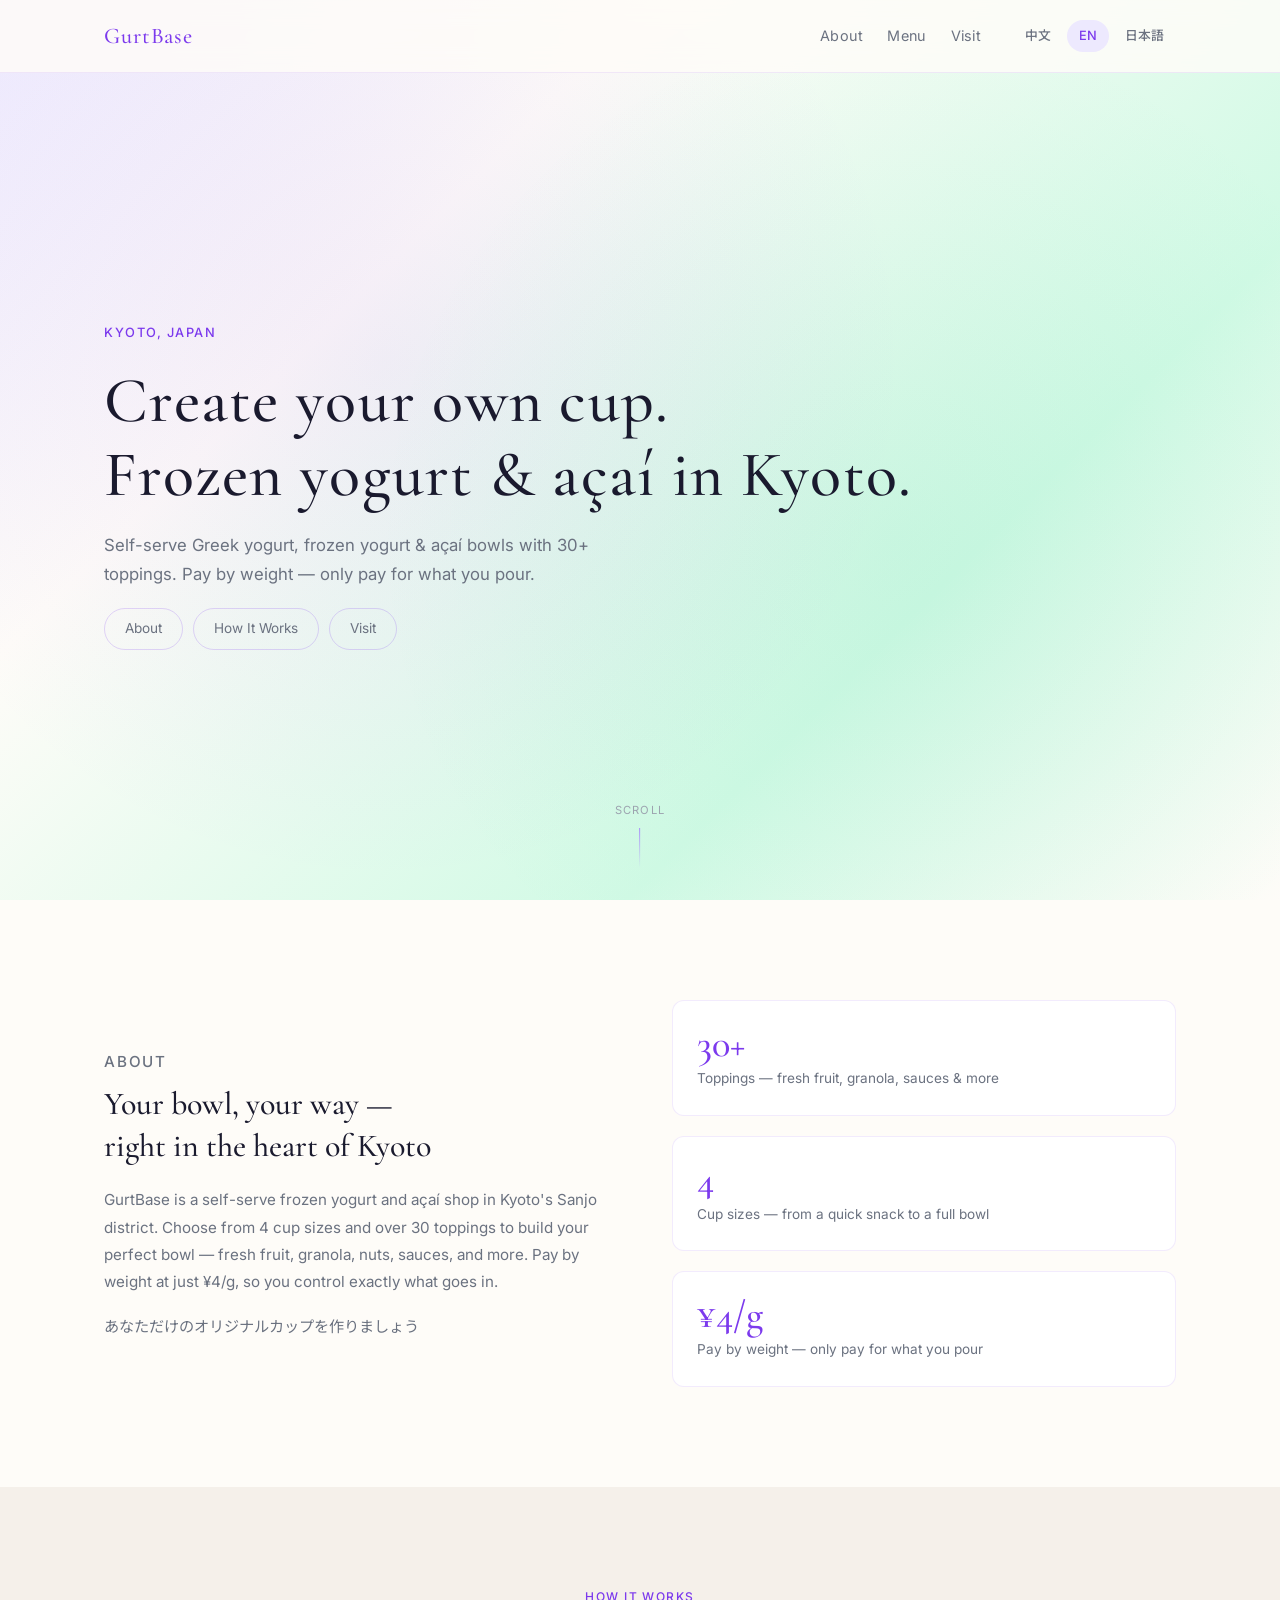
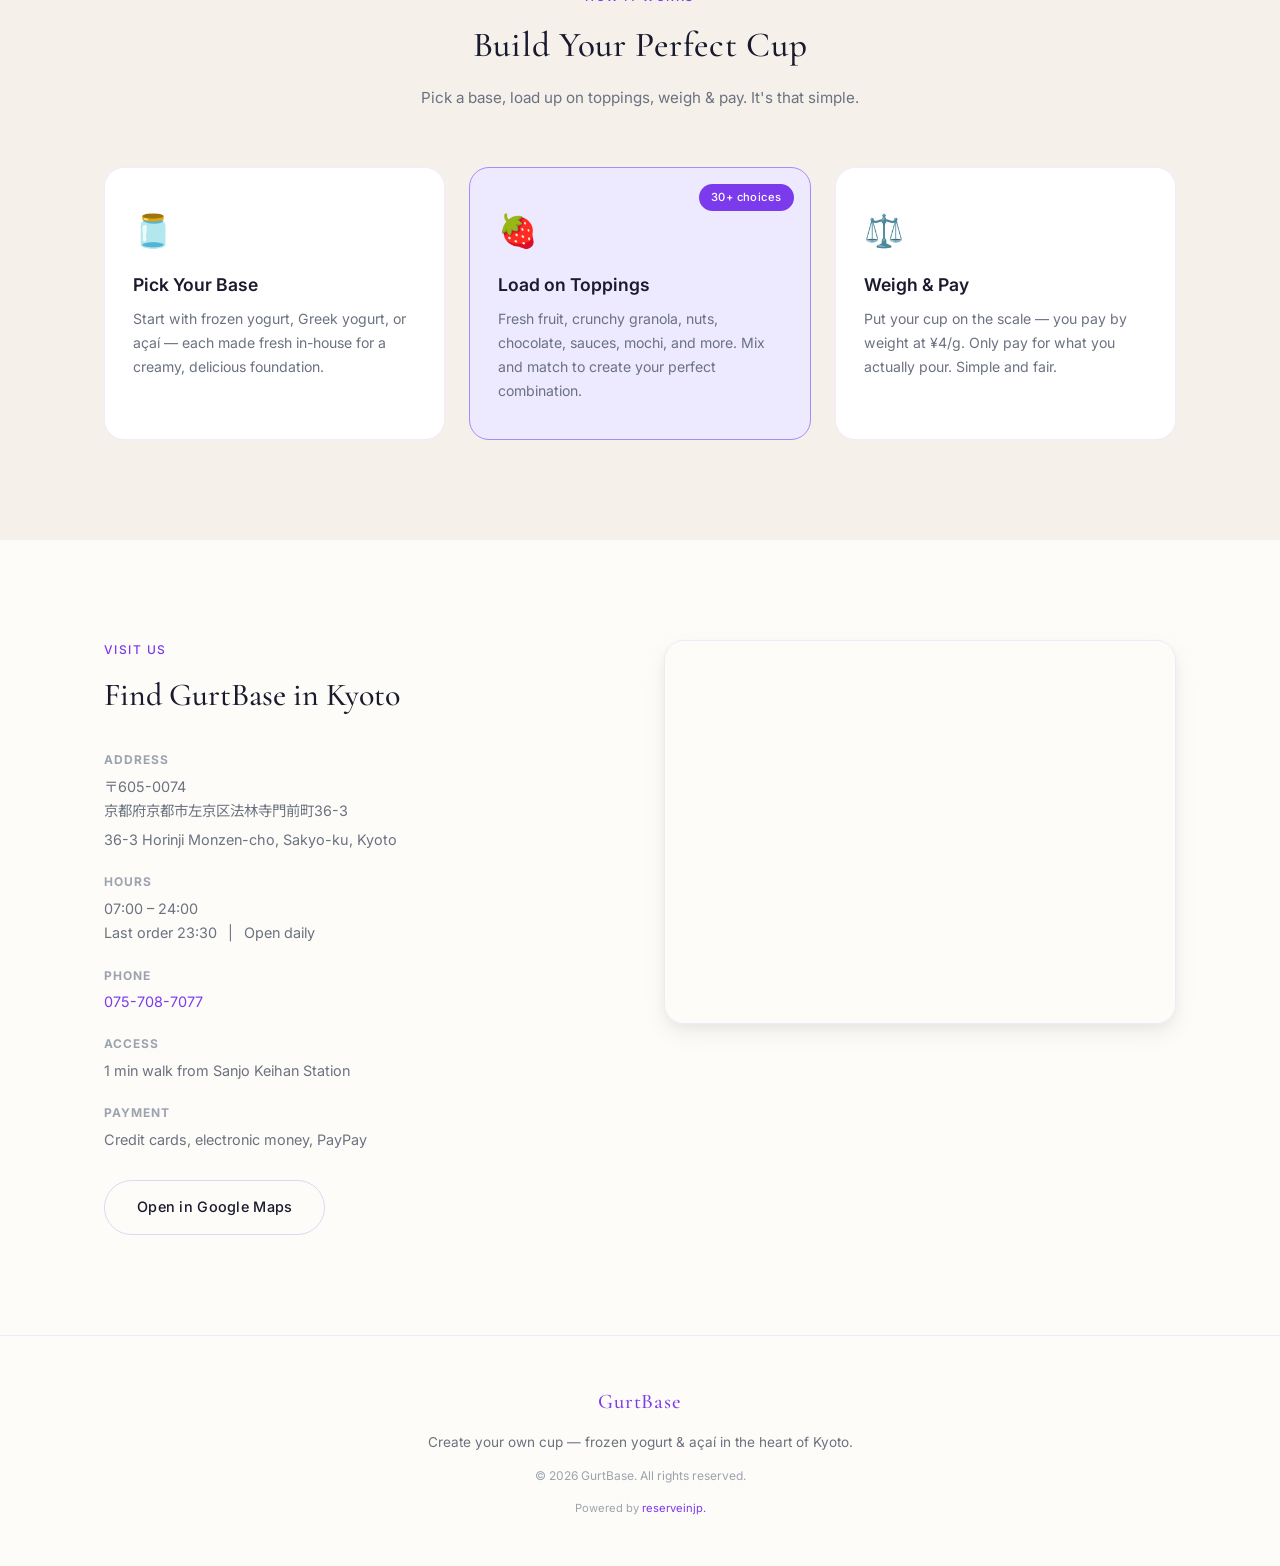
==== en/index.html @ 3678eb8c "Initial commit: Gurtbase static website Co-Authored-By: Claude Opus 4.7 <noreply@anthropic.com>" ====
<!DOCTYPE html>
<html lang="en">
<head>
  <meta charset="UTF-8">
  <meta name="viewport" content="width=device-width, initial-scale=1.0">
  <meta name="description" content="GurtBase — Self-serve frozen yogurt & açaí bowls in Kyoto. Create your own cup with 30+ toppings near Sanjo Station.">
  <title>GurtBase | Frozen Yogurt & Açaí Kyoto</title>
  <link rel="preconnect" href="https://fonts.googleapis.com">
  <link rel="preconnect" href="https://fonts.gstatic.com" crossorigin>
  <link href="https://fonts.googleapis.com/css2?family=Cormorant+Garamond:ital,wght@0,400;0,500;0,600;1,400&family=Noto+Sans+JP:wght@300;400;500&family=Noto+Sans+SC:wght@300;400;500&display=swap" rel="stylesheet">
  <link rel="stylesheet" href="../styles.css">
</head>
<body>
  <header class="header" id="header">
    <nav class="nav container">
      <a href="../landing.html" class="logo">GurtBase</a>
      <button class="nav-toggle" aria-label="Open menu" aria-expanded="false">
        <span></span>
        <span></span>
      </button>
      <div class="nav-menu">
        <ul class="nav-links">
          <li><a href="#about">About</a></li>
          <li><a href="#menu">Menu</a></li>
          <li><a href="#visit">Visit</a></li>
        </ul>
        <div class="lang-switch">
          <a href="../cn/">中文</a>
          <a href="../en/" class="active">EN</a>
          <a href="../jp/">日本語</a>
        </div>
      </div>
    </nav>
  </header>

  <main>
    <section class="hero">
      <div class="hero-grid-overlay"></div>
      <div class="hero-content container">
        <p class="hero-tag">Kyoto, Japan</p>
        <h1>Create your own cup.<br>Frozen yogurt &amp; açaí in Kyoto.</h1>
        <p class="hero-sub">Self-serve Greek yogurt, frozen yogurt &amp; açaí bowls with 30+ toppings. Pay by weight — only pay for what you pour.</p>
        <div class="hero-quick-nav">
          <a href="#about" class="hero-nav-pill">About</a>
          <a href="#menu" class="hero-nav-pill">How It Works</a>
          <a href="#visit" class="hero-nav-pill">Visit</a>
        </div>
      </div>
      <div class="hero-scroll">
        <span>Scroll</span>
        <div class="scroll-line"></div>
      </div>
    </section>

    <section class="intro section" id="about">
      <div class="container intro-grid">
        <div class="intro-text">
          <p class="section-label">About</p>
          <h2>Your bowl, your way —<br>right in the heart of Kyoto</h2>
          <p>GurtBase is a self-serve frozen yogurt and açaí shop in Kyoto's Sanjo district. Choose from 4 cup sizes and over 30 toppings to build your perfect bowl — fresh fruit, granola, nuts, sauces, and more. Pay by weight at just ¥4/g, so you control exactly what goes in.</p>
          <p class="intro-jp">あなただけのオリジナルカップを作りましょう</p>
        </div>
        <div class="intro-features">
          <div class="feature">
            <span class="feature-num">30+</span>
            <span class="feature-label">Toppings — fresh fruit, granola, sauces &amp; more</span>
          </div>
          <div class="feature">
            <span class="feature-num">4</span>
            <span class="feature-label">Cup sizes — from a quick snack to a full bowl</span>
          </div>
          <div class="feature">
            <span class="feature-num">¥4/g</span>
            <span class="feature-label">Pay by weight — only pay for what you pour</span>
          </div>
        </div>
      </div>
    </section>

    <section class="services section section-alt" id="menu">
      <div class="container">
        <header class="section-header">
          <p class="section-label">How It Works</p>
          <h2>Build Your Perfect Cup</h2>
          <p class="section-sub">Pick a base, load up on toppings, weigh &amp; pay. It's that simple.</p>
        </header>
        <div class="service-grid">
          <article class="concept-card">
            <div class="concept-icon">🫙</div>
            <h3>Pick Your Base</h3>
            <p>Start with frozen yogurt, Greek yogurt, or açaí — each made fresh in-house for a creamy, delicious foundation.</p>
          </article>
          <article class="concept-card featured">
            <span class="badge">30+ choices</span>
            <div class="concept-icon">🍓</div>
            <h3>Load on Toppings</h3>
            <p>Fresh fruit, crunchy granola, nuts, chocolate, sauces, mochi, and more. Mix and match to create your perfect combination.</p>
          </article>
          <article class="concept-card">
            <div class="concept-icon">⚖️</div>
            <h3>Weigh &amp; Pay</h3>
            <p>Put your cup on the scale — you pay by weight at ¥4/g. Only pay for what you actually pour. Simple and fair.</p>
          </article>
        </div>
      </div>
    </section>

    <section class="visit section" id="visit">
      <div class="container visit-grid">
        <div class="visit-info">
          <p class="section-label">Visit Us</p>
          <h2>Find GurtBase in Kyoto</h2>
          <div class="visit-details">
            <div class="visit-item">
              <h4>Address</h4>
              <p>〒605-0074<br>京都府京都市左京区法林寺門前町36-3</p>
              <p class="visit-en">36-3 Horinji Monzen-cho, Sakyo-ku, Kyoto</p>
            </div>
            <div class="visit-item">
              <h4>Hours</h4>
              <p>07:00 – 24:00<br>Last order 23:30 &ensp;|&ensp; Open daily</p>
            </div>
            <div class="visit-item">
              <h4>Phone</h4>
              <p><a href="tel:0757087077">075-708-7077</a></p>
            </div>
            <div class="visit-item">
              <h4>Access</h4>
              <p>1 min walk from Sanjo Keihan Station</p>
            </div>
            <div class="visit-item">
              <h4>Payment</h4>
              <p>Credit cards, electronic money, PayPay</p>
            </div>
          </div>
          <a href="https://maps.app.goo.gl/?q=Gurtbase+Kyoto" target="_blank" rel="noopener noreferrer" class="btn btn-outline">Open in Google Maps</a>
        </div>
        <div class="visit-map">
          <iframe
            title="GurtBase location map"
            src="https://www.google.com/maps/embed?pb=!1m18!1m12!1m3!1d3267.2!2d135.773!3d35.009!2m3!1f0!2f0!3f0!3m2!1i1024!2i768!4f13.1!3m3!1m2!1s0x6001085f3c1c7d8b%3A0xc46f1b0e4a5b6c8d!2z5pel5pys44CB44CSNjA1LTAwNzQg5Lqs6YO95bqc5Lqs6YO95biC5bem5Yy65rOV5p6X5a6-6ZaA5YmN55S6!5e0!3m2!1sen!2sjp!5m2!1sen!2sjp"
            width="100%"
            height="100%"
            style="border:0;"
            allowfullscreen=""
            loading="lazy"
            referrerpolicy="no-referrer-when-downgrade">
          </iframe>
        </div>
      </div>
    </section>
  </main>

  <footer class="footer">
    <div class="container footer-inner">
      <span class="logo">GurtBase</span>
      <p class="footer-tagline">Create your own cup — frozen yogurt &amp; açaí in the heart of Kyoto.</p>
      <p class="footer-copy">&copy; 2026 GurtBase. All rights reserved.</p>
      <p class="footer-powered">Powered by <a href="https://reserveinjp.com/" target="_blank" rel="noopener">reserveinjp.</a></p>
    </div>
  </footer>

  <button class="back-to-top" id="backToTop" aria-label="Back to top" title="Back to top">&uarr;</button>
  <script src="../script.js"></script>
</body>
</html>
---- styles.css ----
/* ============================================
   GurtBase — Self-Serve Frozen Yogurt & Açaí
   Light, fresh, fruity theme
   ============================================ */

/* --- Fonts --- */
@import url('https://fonts.googleapis.com/css2?family=Cormorant+Garamond:ital,wght@0,400;0,500;0,600;1,400&family=Noto+Sans+JP:wght@300;400;500&family=Noto+Sans+SC:wght@300;400;500&family=Inter:wght@300;400;500;600&display=swap');

/* --- Variables --- */
:root {
  --bg: #fefcf8;
  --bg-alt: #f5f0ea;
  --bg-card: #ffffff;
  --bg-card-hover: #faf7f2;
  --accent: #7c3aed;
  --accent-light: #a78bfa;
  --accent-soft: #ede9fe;
  --accent-green: #10b981;
  --accent-green-soft: #d1fae5;
  --text: #1a1a2e;
  --text-muted: #6b7280;
  --text-light: #9ca3af;
  --border: rgba(124, 58, 237, 0.1);
  --border-strong: rgba(124, 58, 237, 0.2);
  --shadow: 0 1px 3px rgba(0,0,0,0.04), 0 1px 2px rgba(0,0,0,0.06);
  --shadow-md: 0 4px 6px rgba(0,0,0,0.04), 0 2px 4px rgba(0,0,0,0.06);
  --shadow-lg: 0 10px 25px rgba(0,0,0,0.06), 0 4px 10px rgba(0,0,0,0.04);
  --radius: 12px;
  --radius-sm: 8px;
  --radius-lg: 20px;
  --transition: 0.25s ease;
  --max-width: 1120px;
  --header-height: 72px;
}

/* --- Reset --- */
*,*::before,*::after{box-sizing:border-box;margin:0;padding:0}
html{scroll-behavior:smooth}
body{
  font-family:'Inter','Noto Sans JP','Noto Sans SC',sans-serif;
  background:var(--bg);
  color:var(--text);
  line-height:1.7;
  -webkit-font-smoothing:antialiased;
  overflow-x:hidden;
}
img{display:block;max-width:100%}
a{color:inherit;text-decoration:none}
ul{list-style:none}
button{cursor:pointer;border:none;background:none;font:inherit;color:inherit}

/* --- Container --- */
.container{
  width:100%;
  max-width:var(--max-width);
  margin:0 auto;
  padding:0 24px;
}

/* --- Header --- */
.header{
  position:fixed;
  top:0;left:0;right:0;
  z-index:100;
  background:rgba(254,252,248,0.85);
  backdrop-filter:blur(12px);
  -webkit-backdrop-filter:blur(12px);
  border-bottom:1px solid var(--border);
  transition:var(--transition);
}
.header.scrolled{background:rgba(254,252,248,0.95);box-shadow:var(--shadow);}
.header.hidden{transform:translateY(-100%)}

.nav{
  display:flex;
  align-items:center;
  justify-content:space-between;
  height:var(--header-height);
}
.logo{
  font-family:'Cormorant Garamond',serif;
  font-size:1.4rem;
  font-weight:500;
  letter-spacing:0.04em;
  color:var(--accent);
}

/* Nav Links */
.nav-menu{display:flex;align-items:center;gap:32px}
.nav-links{display:flex;gap:24px;font-size:0.9rem;font-weight:400;letter-spacing:0.02em}
.nav-links a{color:var(--text-muted);transition:var(--transition)}
.nav-links a:hover{color:var(--accent)}

/* Lang Switch */
.lang-switch{display:flex;gap:4px;font-size:0.8rem;font-weight:500}
.lang-switch a{
  padding:5px 12px;
  border-radius:20px;
  color:var(--text-muted);
  transition:var(--transition);
}
.lang-switch a.active,
.lang-switch a:hover{background:var(--accent-soft);color:var(--accent)}

/* Hamburger */
.nav-toggle{
  display:none;
  flex-direction:column;
  gap:5px;
  width:28px;
  padding:4px 0;
}
.nav-toggle span{
  display:block;
  height:2px;
  background:var(--text);
  border-radius:1px;
  transition:var(--transition);
}
.nav-toggle.active span:nth-child(1){transform:rotate(45deg) translate(2px,3px)}
.nav-toggle.active span:nth-child(2){transform:rotate(-45deg) translate(2px,-3px)}

/* =============================================
   LANGUAGE LANDING PAGE
   ============================================= */
.lang-landing{
  position:relative;
  min-height:100vh;
  display:flex;
  align-items:center;
  justify-content:center;
  padding:80px 24px;
  overflow:hidden;
}
.lang-landing-bg{
  position:fixed;
  inset:0;
  z-index:0;
  background:
    radial-gradient(ellipse at 20% 20%, rgba(124,58,237,0.06) 0%, transparent 50%),
    radial-gradient(ellipse at 80% 60%, rgba(16,185,129,0.05) 0%, transparent 50%),
    radial-gradient(ellipse at 50% 80%, rgba(124,58,237,0.04) 0%, transparent 50%),
    linear-gradient(180deg, #fefcf8 0%, #f5f0ea 100%);
}
.lang-landing-content{
  position:relative;
  z-index:1;
  width:100%;
  max-width:480px;
  text-align:center;
  display:flex;
  flex-direction:column;
  align-items:center;
  gap:32px;
}

/* Logo */
.lang-logo-img{width:120px;height:auto;opacity:0.9}

/* Brand */
.lang-brand-name{
  font-family:'Cormorant Garamond',serif;
  font-size:2.4rem;
  font-weight:500;
  letter-spacing:0.06em;
  color:var(--accent);
}
.lang-brand-tagline{font-size:0.95rem;color:var(--text-muted);margin-top:6px}
.lang-brand-sub{font-size:0.85rem;color:var(--text-light);margin-top:8px;line-height:1.6}

/* Store info */
.lang-store-info{width:100%}
.lang-store-card{overflow:hidden;border-radius:var(--radius-lg);box-shadow:var(--shadow-lg)}
.lang-store-image img{width:100%;height:200px;object-fit:cover}

/* Language Cards */
.lang-cards{
  display:flex;
  flex-direction:column;
  gap:10px;
  width:100%;
}
.lang-card{
  display:flex;
  align-items:center;
  justify-content:space-between;
  padding:16px 20px;
  border-radius:var(--radius);
  border:1px solid var(--border);
  background:var(--bg-card);
  transition:var(--transition);
}
.lang-card:hover{
  border-color:var(--accent-light);
  box-shadow:var(--shadow-md);
  transform:translateY(-1px);
}
.lang-card-name{font-size:1rem;font-weight:500}
.lang-card-desc{font-size:0.8rem;color:var(--text-muted)}

/* Buttons */
.lang-buttons{display:flex;flex-direction:column;gap:10px;width:100%}
.lang-btn-reserve{
  display:flex;
  align-items:center;
  justify-content:center;
  gap:8px;
  padding:14px 24px;
  border-radius:30px;
  background:var(--accent);
  color:#fff;
  font-size:0.95rem;
  font-weight:500;
  letter-spacing:0.02em;
  transition:var(--transition);
}
.lang-btn-reserve:hover{background:#6d28d9;transform:translateY(-1px);box-shadow:0 4px 16px rgba(124,58,237,0.3)}
.lang-btn-phone{
  display:flex;
  align-items:center;
  justify-content:center;
  gap:8px;
  padding:14px 24px;
  border-radius:30px;
  border:1.5px solid var(--border-strong);
  background:transparent;
  color:var(--text);
  font-size:0.95rem;
  font-weight:500;
  transition:var(--transition);
}
.lang-btn-phone:hover{background:var(--accent-soft);border-color:var(--accent-light)}
.lang-phone-icon{width:18px;height:18px}

/* Store Address */
.lang-store-addr-section{text-align:center}
.lang-store-label{display:block;font-size:0.75rem;text-transform:uppercase;letter-spacing:0.08em;color:var(--text-light);margin-bottom:4px}
.lang-store-text{font-size:0.85rem;color:var(--text-muted);line-height:1.6}
.lang-store-text a{color:var(--accent);text-decoration:underline;text-underline-offset:3px}
.lang-store-hours{display:block;margin-top:6px;font-size:0.8rem;color:var(--text-light)}

/* Landing Footer */
.lang-footer{margin-top:8px;text-align:center}
.lang-footer-text{font-size:0.75rem;color:var(--text-light)}
.lang-footer-powered{font-size:0.7rem;color:var(--text-light);margin-top:4px}
.lang-footer-powered a{color:var(--accent)}

/* =============================================
   HERO SECTION (subpages)
   ============================================= */
.hero{
  position:relative;
  height:100vh;
  min-height:600px;
  display:flex;
  align-items:center;
  overflow:hidden;
  background:linear-gradient(135deg, #ede9fe 0%, #fefcf8 30%, #d1fae5 70%, #fefcf8 100%);
}
.hero-grid-overlay{
  position:absolute;
  inset:0;
  background:
    radial-gradient(circle at 30% 40%, rgba(124,58,237,0.08) 0%, transparent 50%),
    radial-gradient(circle at 70% 60%, rgba(16,185,129,0.07) 0%, transparent 50%);
}
.hero-content{
  position:relative;
  z-index:2;
  display:flex;
  flex-direction:column;
  gap:20px;
  padding-top:var(--header-height);
}
.hero-tag{font-size:0.8rem;text-transform:uppercase;letter-spacing:0.12em;color:var(--accent);font-weight:500}
.hero h1{
  font-family:'Cormorant Garamond',serif;
  font-size:clamp(2.6rem,5vw,4.2rem);
  font-weight:500;
  line-height:1.15;
  letter-spacing:0.02em;
}
.hero-sub{font-size:1.05rem;color:var(--text-muted);max-width:540px;line-height:1.7}
.hero-quick-nav{display:flex;gap:10px;flex-wrap:wrap}
.hero-nav-pill{
  padding:8px 20px;
  border-radius:24px;
  border:1px solid var(--border-strong);
  font-size:0.85rem;
  color:var(--text-muted);
  transition:var(--transition);
}
.hero-nav-pill:hover{background:var(--accent-soft);color:var(--accent);border-color:var(--accent-light)}

/* Hero scroll indicator */
.hero-scroll{
  position:absolute;
  bottom:32px;
  left:50%;
  transform:translateX(-50%);
  z-index:2;
  display:flex;
  flex-direction:column;
  align-items:center;
  gap:8px;
  font-size:0.7rem;
  text-transform:uppercase;
  letter-spacing:0.1em;
  color:var(--text-light);
}
.scroll-line{
  width:1px;
  height:40px;
  background:linear-gradient(180deg, var(--accent-light), transparent);
}

/* Hero dots (no carousel images so hidden) */
.hero-dots{display:none}

/* Buttons */
.btn{display:inline-flex;align-items:center;gap:8px;padding:14px 32px;border-radius:30px;font-size:0.9rem;font-weight:500;letter-spacing:0.02em;transition:var(--transition)}
.btn-primary{background:var(--accent);color:#fff}
.btn-primary:hover{background:#6d28d9;box-shadow:0 4px 16px rgba(124,58,237,0.3);transform:translateY(-1px)}
.btn-outline{
  border:1.5px solid var(--border-strong);
  color:var(--text);
  background:transparent;
}
.btn-outline:hover{background:var(--accent-soft);border-color:var(--accent-light)}

/* =============================================
   SECTIONS
   ============================================= */
.section{padding:100px 0}
.section-alt{background:var(--bg-alt)}
.section-label{
  font-size:0.75rem;
  text-transform:uppercase;
  letter-spacing:0.12em;
  color:var(--accent);
  font-weight:500;
  margin-bottom:8px;
}
.section-header{text-align:center;margin-bottom:56px}
.section-header h2{
  font-family:'Cormorant Garamond',serif;
  font-size:2.2rem;
  font-weight:500;
  letter-spacing:0.02em;
}
.section-sub{font-size:0.95rem;color:var(--text-muted);margin-top:10px;max-width:480px;margin-left:auto;margin-right:auto}

/* =============================================
   INTRO / ABOUT
   ============================================= */
.intro-grid{
  display:grid;
  grid-template-columns:1fr 1fr;
  gap:64px;
  align-items:center;
}
.intro-text h2{
  font-family:'Cormorant Garamond',serif;
  font-size:2rem;
  font-weight:500;
  line-height:1.3;
  margin-bottom:20px;
}
.intro-text p{color:var(--text-muted);font-size:0.95rem;line-height:1.8}
.intro-jp{font-family:'Noto Sans JP',sans-serif;margin-top:16px;font-size:0.9rem;color:var(--text-light)}
.intro-features{display:flex;flex-direction:column;gap:20px}
.feature{
  display:flex;
  flex-direction:column;
  gap:4px;
  padding:24px;
  border-radius:var(--radius);
  background:var(--bg-card);
  border:1px solid var(--border);
  transition:var(--transition);
}
.feature:hover{border-color:var(--accent-light);box-shadow:var(--shadow-md)}
.feature-num{
  font-family:'Cormorant Garamond',serif;
  font-size:2.4rem;
  font-weight:500;
  color:var(--accent);
  line-height:1;
}
.feature-label{font-size:0.85rem;color:var(--text-muted)}

/* =============================================
   CONCEPT CARDS / MENU
   ============================================= */
.service-grid{
  display:grid;
  grid-template-columns:repeat(3,1fr);
  gap:24px;
}
.concept-card{
  position:relative;
  padding:36px 28px;
  border-radius:var(--radius-lg);
  background:var(--bg-card);
  border:1px solid var(--border);
  transition:var(--transition);
}
.concept-card:hover{transform:translateY(-4px);box-shadow:var(--shadow-lg);border-color:var(--accent-light)}
.concept-card.featured{border-color:var(--accent-light);background:var(--accent-soft)}
.concept-icon{font-size:2rem;margin-bottom:16px}
.concept-card h3{font-size:1.1rem;font-weight:600;margin-bottom:10px;line-height:1.3}
.concept-card h3 small{display:block;margin-top:2px}
.concept-card p{font-size:0.88rem;color:var(--text-muted);line-height:1.7}
.badge{
  position:absolute;
  top:16px;
  right:16px;
  padding:4px 12px;
  border-radius:16px;
  background:var(--accent);
  color:#fff;
  font-size:0.7rem;
  font-weight:500;
  letter-spacing:0.04em;
}

/* =============================================
   GALLERY CAROUSEL
   ============================================= */
.env-carousel-section{padding:80px 0;background:var(--bg-alt)}
.env-carousel{overflow:hidden;border-radius:var(--radius-lg);margin:32px 0}
.env-carousel-track{display:flex;transition:transform 0.4s ease}
.env-carousel-slide{flex:0 0 100%;aspect-ratio:16/10}
.env-carousel-slide img{width:100%;height:100%;object-fit:cover}
.env-carousel-nav{display:flex;align-items:center;justify-content:center;gap:16px}
.env-carousel-btn{
  width:44px;height:44px;
  border-radius:50%;
  border:1px solid var(--border-strong);
  display:flex;align-items:center;justify-content:center;
  font-size:1.1rem;
  color:var(--text-muted);
  transition:var(--transition);
  background:var(--bg-card);
}
.env-carousel-btn:hover{background:var(--accent-soft);color:var(--accent);border-color:var(--accent-light)}
.env-dots{display:flex;gap:8px}
.env-dots button{
  width:8px;height:8px;
  border-radius:50%;
  background:var(--border-strong);
  transition:var(--transition);
}
.env-dots button.active{background:var(--accent);width:24px;border-radius:4px}

/* =============================================
   VISIT
   ============================================= */
.visit-grid{
  display:grid;
  grid-template-columns:1fr 1fr;
  gap:48px;
  align-items:start;
}
.visit-info h2{
  font-family:'Cormorant Garamond',serif;
  font-size:2rem;
  font-weight:500;
  margin-bottom:28px;
}
.visit-details{display:grid;gap:20px;margin-bottom:28px}
.visit-item h4{font-size:0.75rem;text-transform:uppercase;letter-spacing:0.08em;color:var(--text-light);margin-bottom:4px}
.visit-item p{font-size:0.9rem;color:var(--text-muted);line-height:1.7}
.visit-item a{color:var(--accent)}
.visit-en{font-size:0.8rem;color:var(--text-light);margin-top:4px}
.visit-map{
  border-radius:var(--radius-lg);
  overflow:hidden;
  aspect-ratio:4/3;
  box-shadow:var(--shadow-lg);
  border:1px solid var(--border);
}
.visit-map iframe{width:100%;height:100%;border:0}

/* =============================================
   FOOTER
   ============================================= */
.footer{
  padding:48px 0;
  text-align:center;
  background:var(--bg);
  border-top:1px solid var(--border);
}
.footer-inner{display:flex;flex-direction:column;align-items:center;gap:12px}
.footer .logo{font-size:1.3rem}
.footer-tagline{font-size:0.85rem;color:var(--text-muted)}
.footer-copy{font-size:0.75rem;color:var(--text-light)}
.footer-powered{font-size:0.7rem;color:var(--text-light)}
.footer-powered a{color:var(--accent)}

/* =============================================
   BACK TO TOP
   ============================================= */
.back-to-top{
  position:fixed;
  bottom:32px;right:32px;
  z-index:50;
  width:44px;height:44px;
  border-radius:50%;
  background:var(--bg-card);
  border:1px solid var(--border-strong);
  color:var(--text-muted);
  font-size:1.2rem;
  display:flex;
  align-items:center;
  justify-content:center;
  box-shadow:var(--shadow-md);
  transition:var(--transition);
  opacity:0;
  pointer-events:none;
  transform:translateY(8px);
}
.back-to-top.visible{opacity:1;pointer-events:auto;transform:translateY(0)}
.back-to-top:hover{background:var(--accent);color:#fff;border-color:var(--accent)}

/* =============================================
   BOOKING PAGE
   ============================================= */
.booking-page{min-height:100vh;display:flex;align-items:center;justify-content:center;padding:100px 24px 60px;background:var(--bg)}
.booking-card{
  width:100%;
  max-width:480px;
  padding:48px 40px;
  border-radius:var(--radius-lg);
  background:var(--bg-card);
  border:1px solid var(--border);
  box-shadow:var(--shadow-lg);
  text-align:center;
}
.booking-card h2{
  font-family:'Cormorant Garamond',serif;
  font-size:1.8rem;
  font-weight:500;
  margin-bottom:8px;
}
.booking-card > p{font-size:0.9rem;color:var(--text-muted);margin-bottom:32px}
.booking-info{text-align:left;display:flex;flex-direction:column;gap:12px;margin-bottom:32px;padding:24px;border-radius:var(--radius);background:var(--bg-alt)}
.booking-info dt{font-size:0.75rem;text-transform:uppercase;letter-spacing:0.08em;color:var(--text-light)}
.booking-info dd{font-size:0.9rem;color:var(--text-muted)}
.booking-actions{display:flex;flex-direction:column;gap:12px}
.booking-back{display:block;margin-top:24px;font-size:0.8rem;color:var(--text-light);transition:var(--transition)}
.booking-back:hover{color:var(--accent)}

/* =============================================
   ANIMATIONS
   ============================================= */
@keyframes langFadeInUp{
  from{opacity:0;transform:translateY(24px)}
  to{opacity:1;transform:translateY(0)}
}
.lang-landing-content > *{animation:langFadeInUp 0.6s ease both}
.lang-landing-content > *:nth-child(1){animation-delay:0.05s}
.lang-landing-content > *:nth-child(2){animation-delay:0.15s}
.lang-landing-content > *:nth-child(3){animation-delay:0.25s}
.lang-landing-content > *:nth-child(4){animation-delay:0.35s}
.lang-landing-content > *:nth-child(5){animation-delay:0.45s}
.lang-landing-content > *:nth-child(6){animation-delay:0.55s}
.lang-landing-content > *:nth-child(7){animation-delay:0.65s}

/* Scroll reveal */
.reveal{opacity:0;transform:translateY(32px);transition:opacity 0.7s ease, transform 0.7s ease}
.reveal.visible{opacity:1;transform:translateY(0)}

/* =============================================
   RESPONSIVE
   ============================================= */
@media (max-width:768px){
  .nav-toggle{display:flex;z-index:110}
  .nav-menu{
    position:fixed;
    inset:0;
    flex-direction:column;
    justify-content:center;
    gap:40px;
    background:rgba(254,252,248,0.97);
    backdrop-filter:blur(16px);
    opacity:0;pointer-events:none;
    transition:var(--transition);
  }
  .nav-menu.open{opacity:1;pointer-events:auto}
  .nav-links{flex-direction:column;align-items:center;gap:24px;font-size:1.1rem}
  .intro-grid{grid-template-columns:1fr;gap:40px}
  .service-grid{grid-template-columns:1fr}
  .visit-grid{grid-template-columns:1fr}
  .section{padding:64px 0}
  .hero h1{font-size:2.2rem}
  .booking-card{padding:36px 24px}
  .lang-landing{padding:60px 20px}
  .lang-logo-img{width:100px}
  .lang-brand-name{font-size:2rem}
}
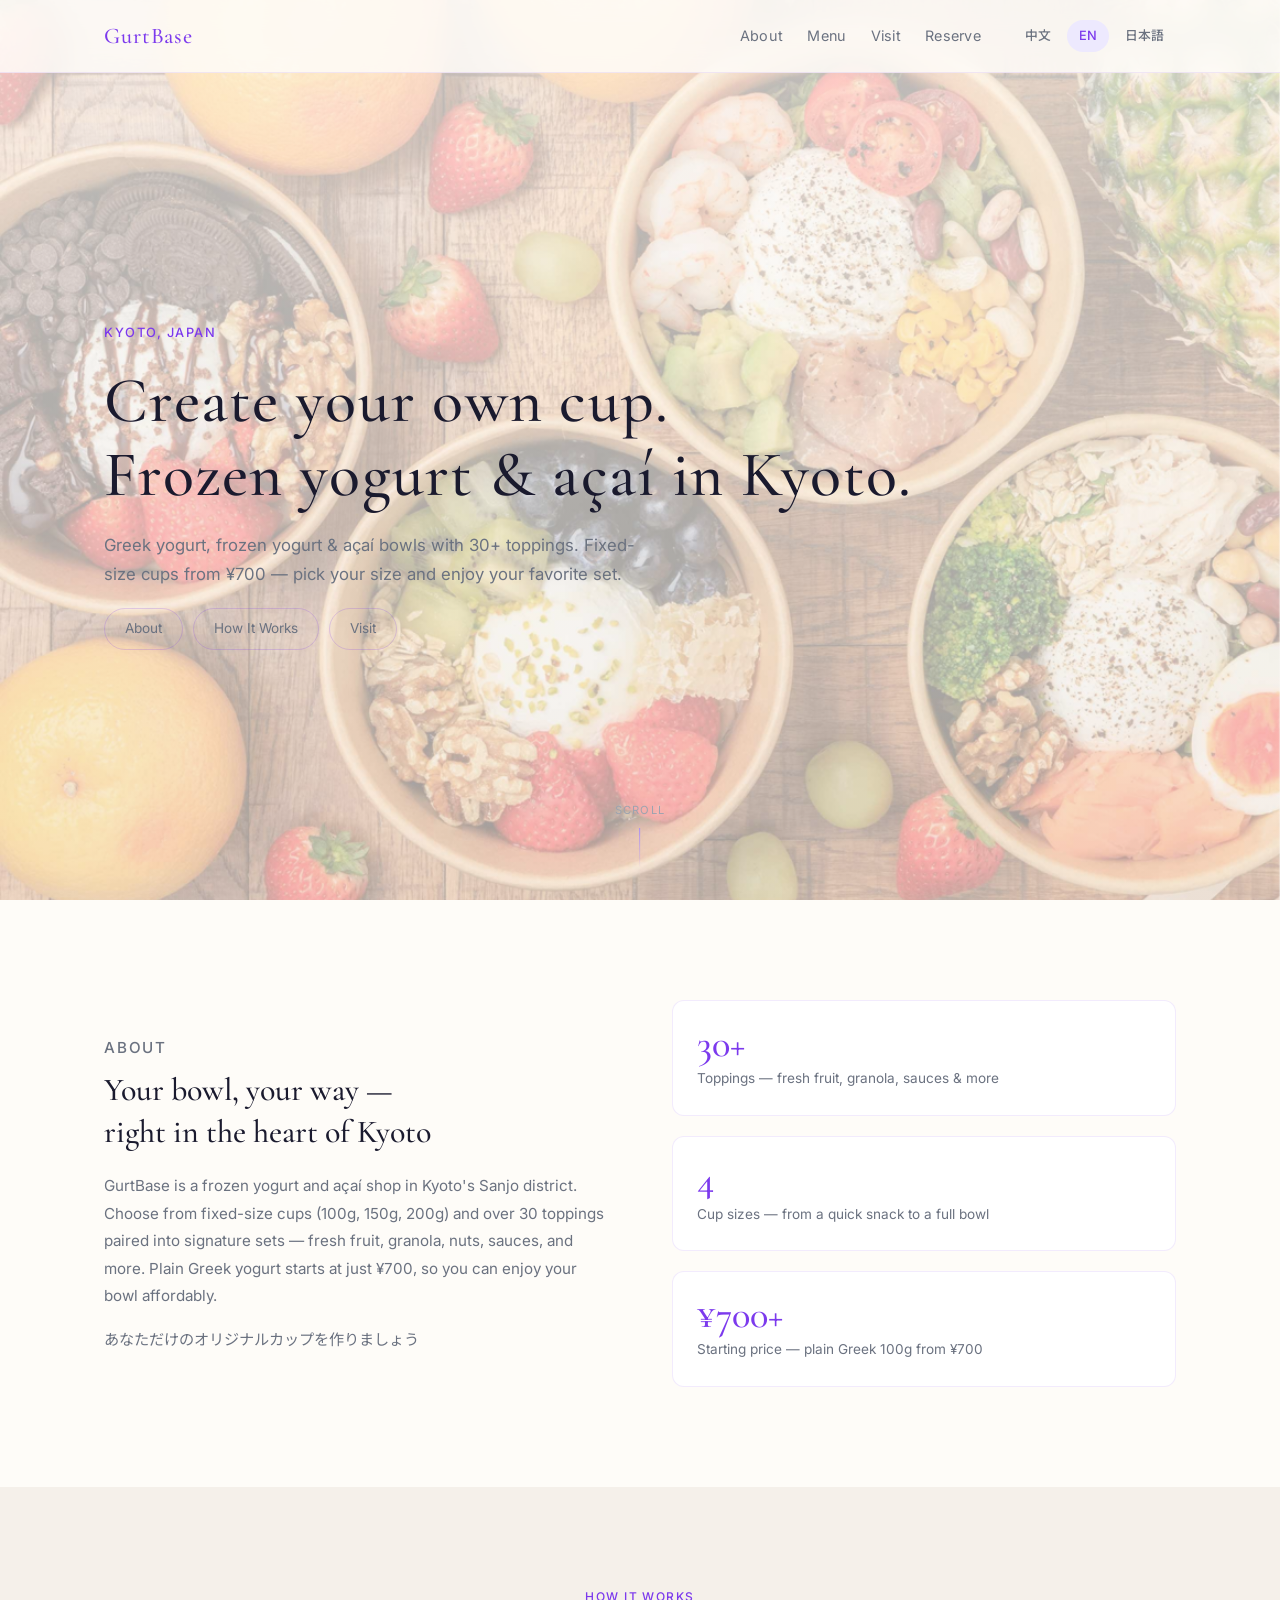
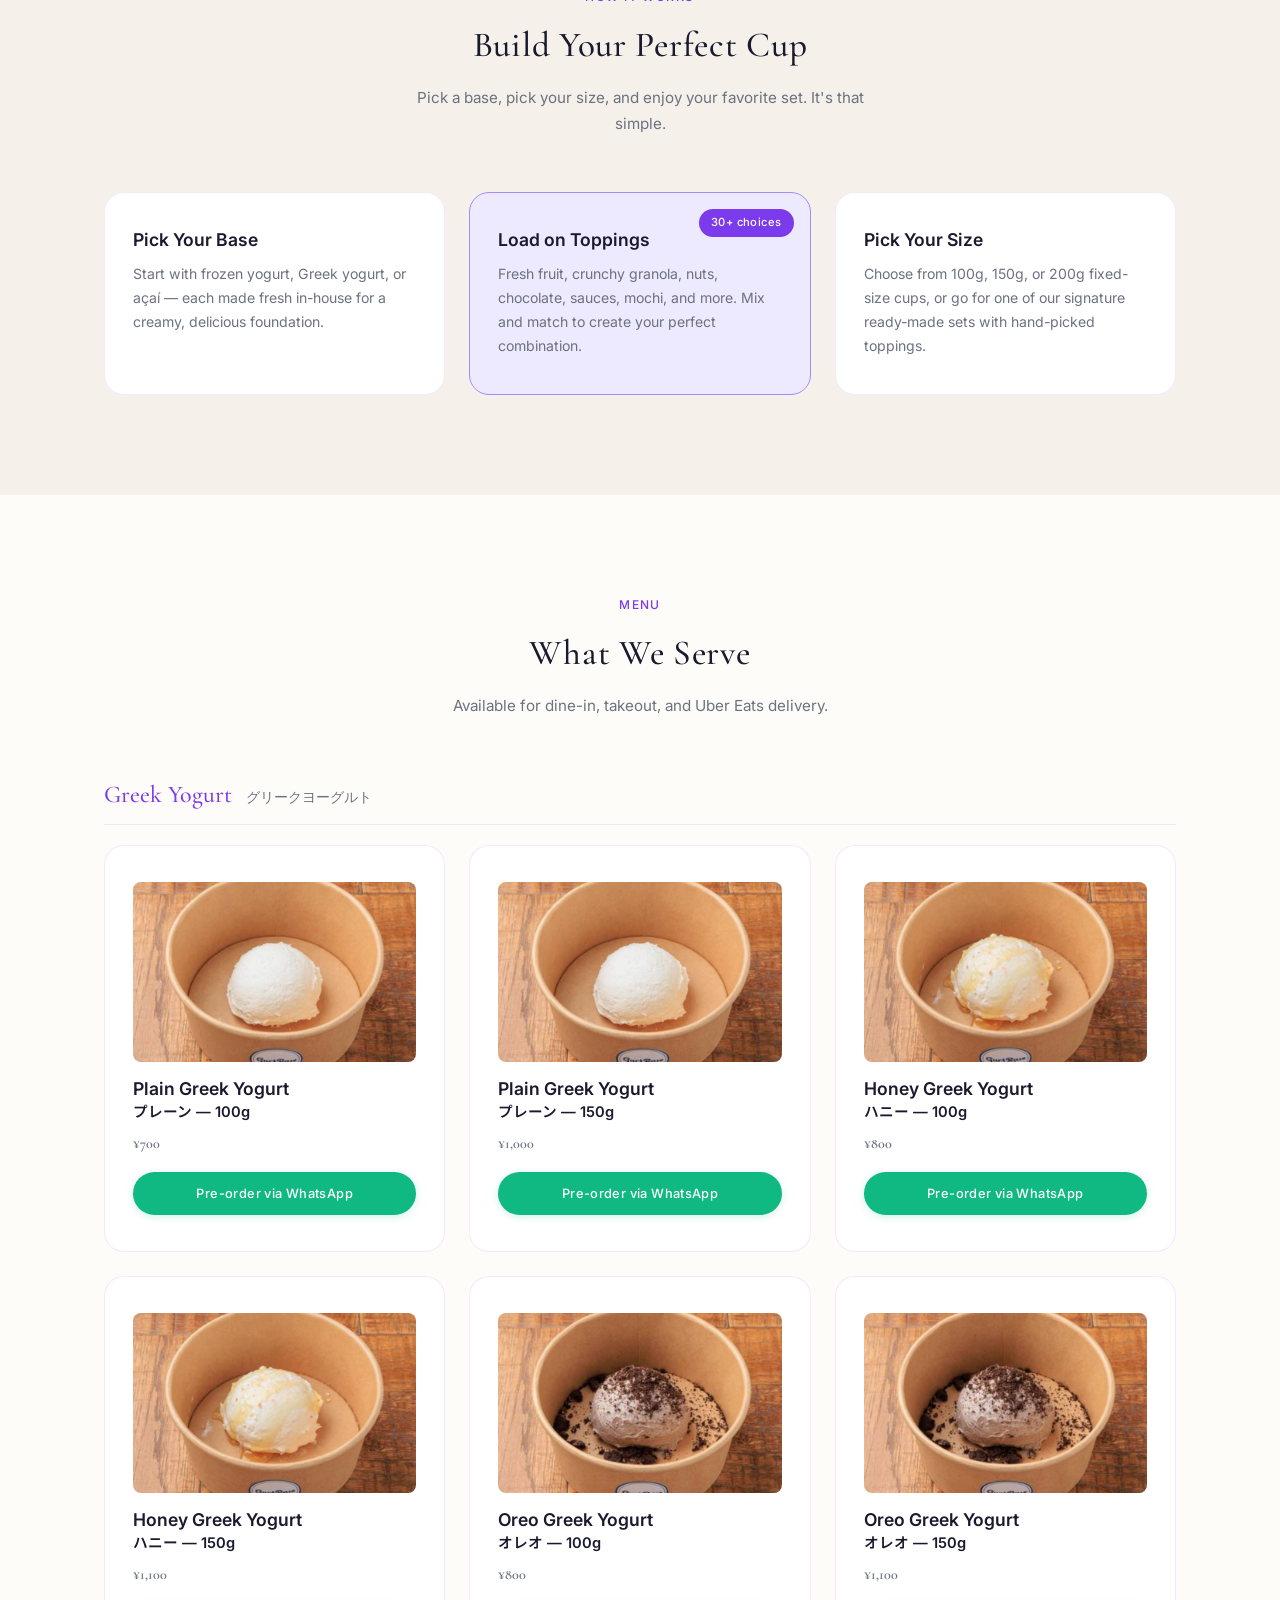
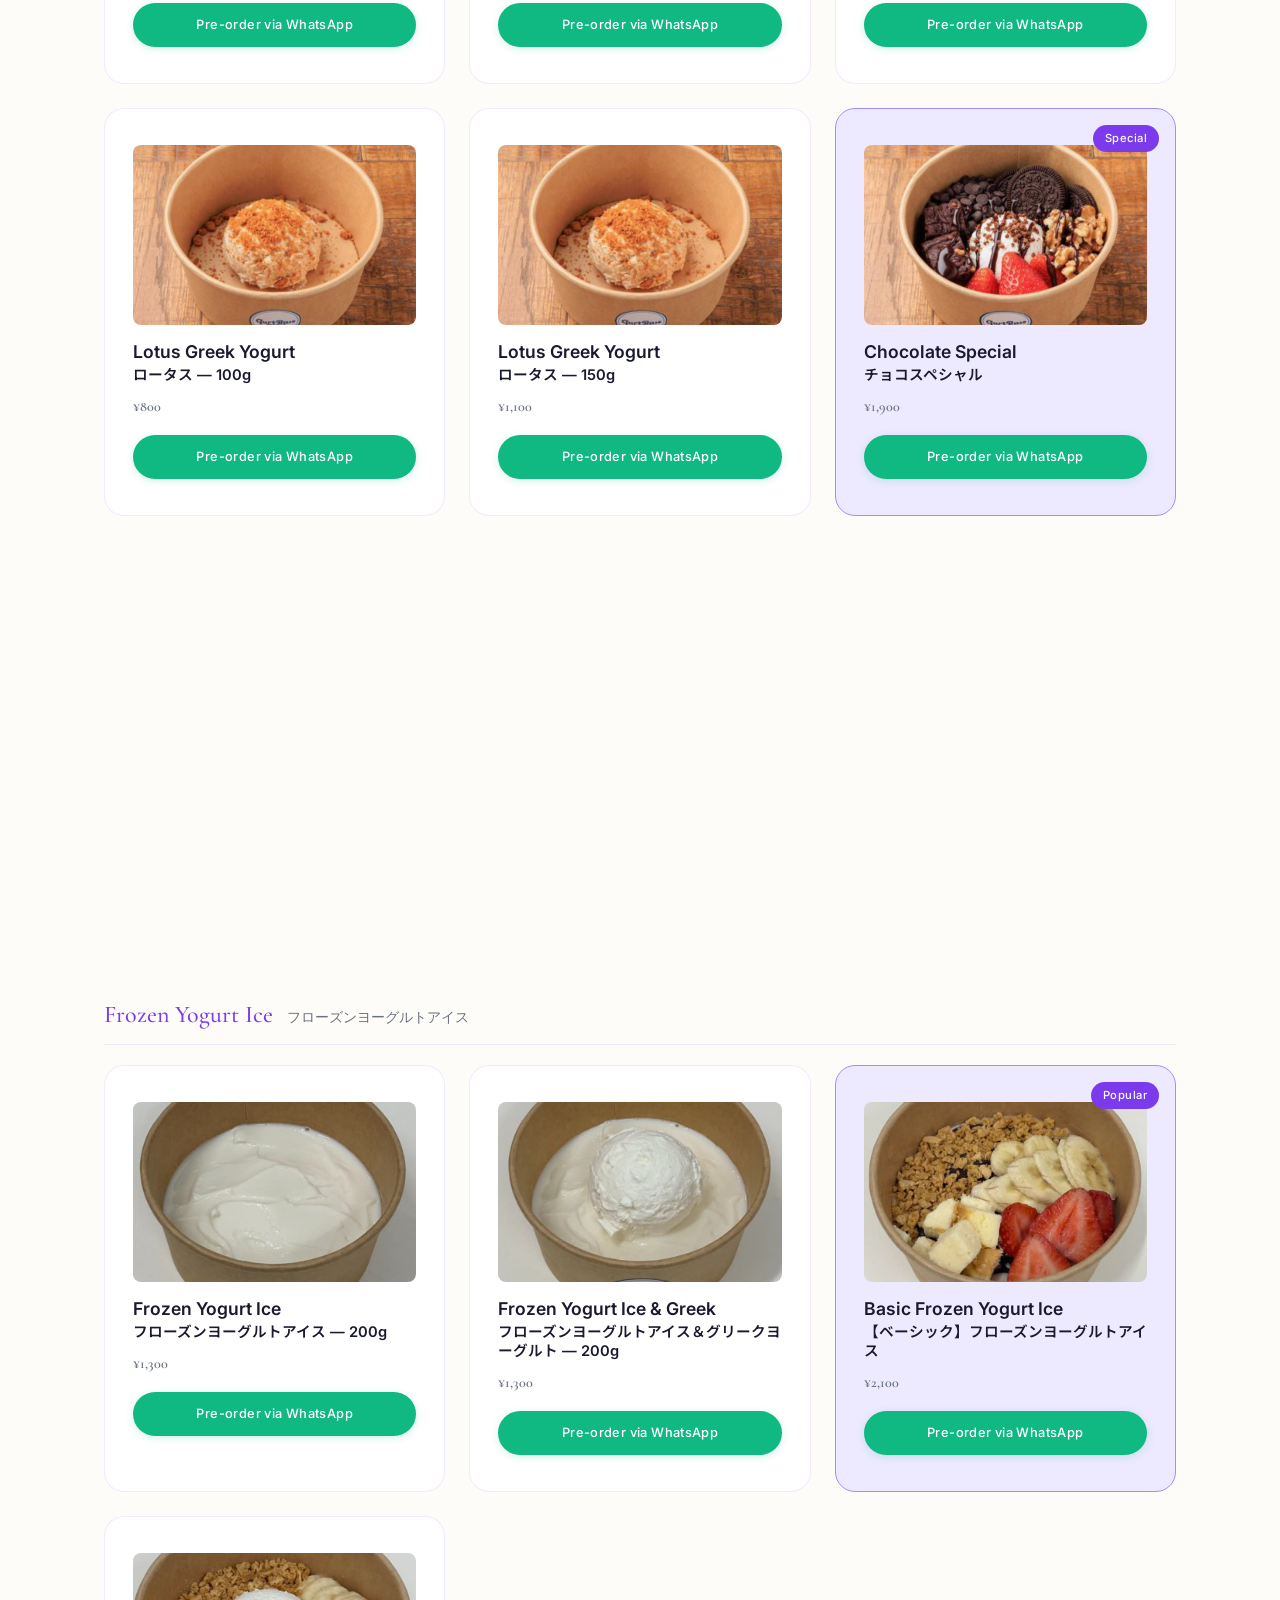
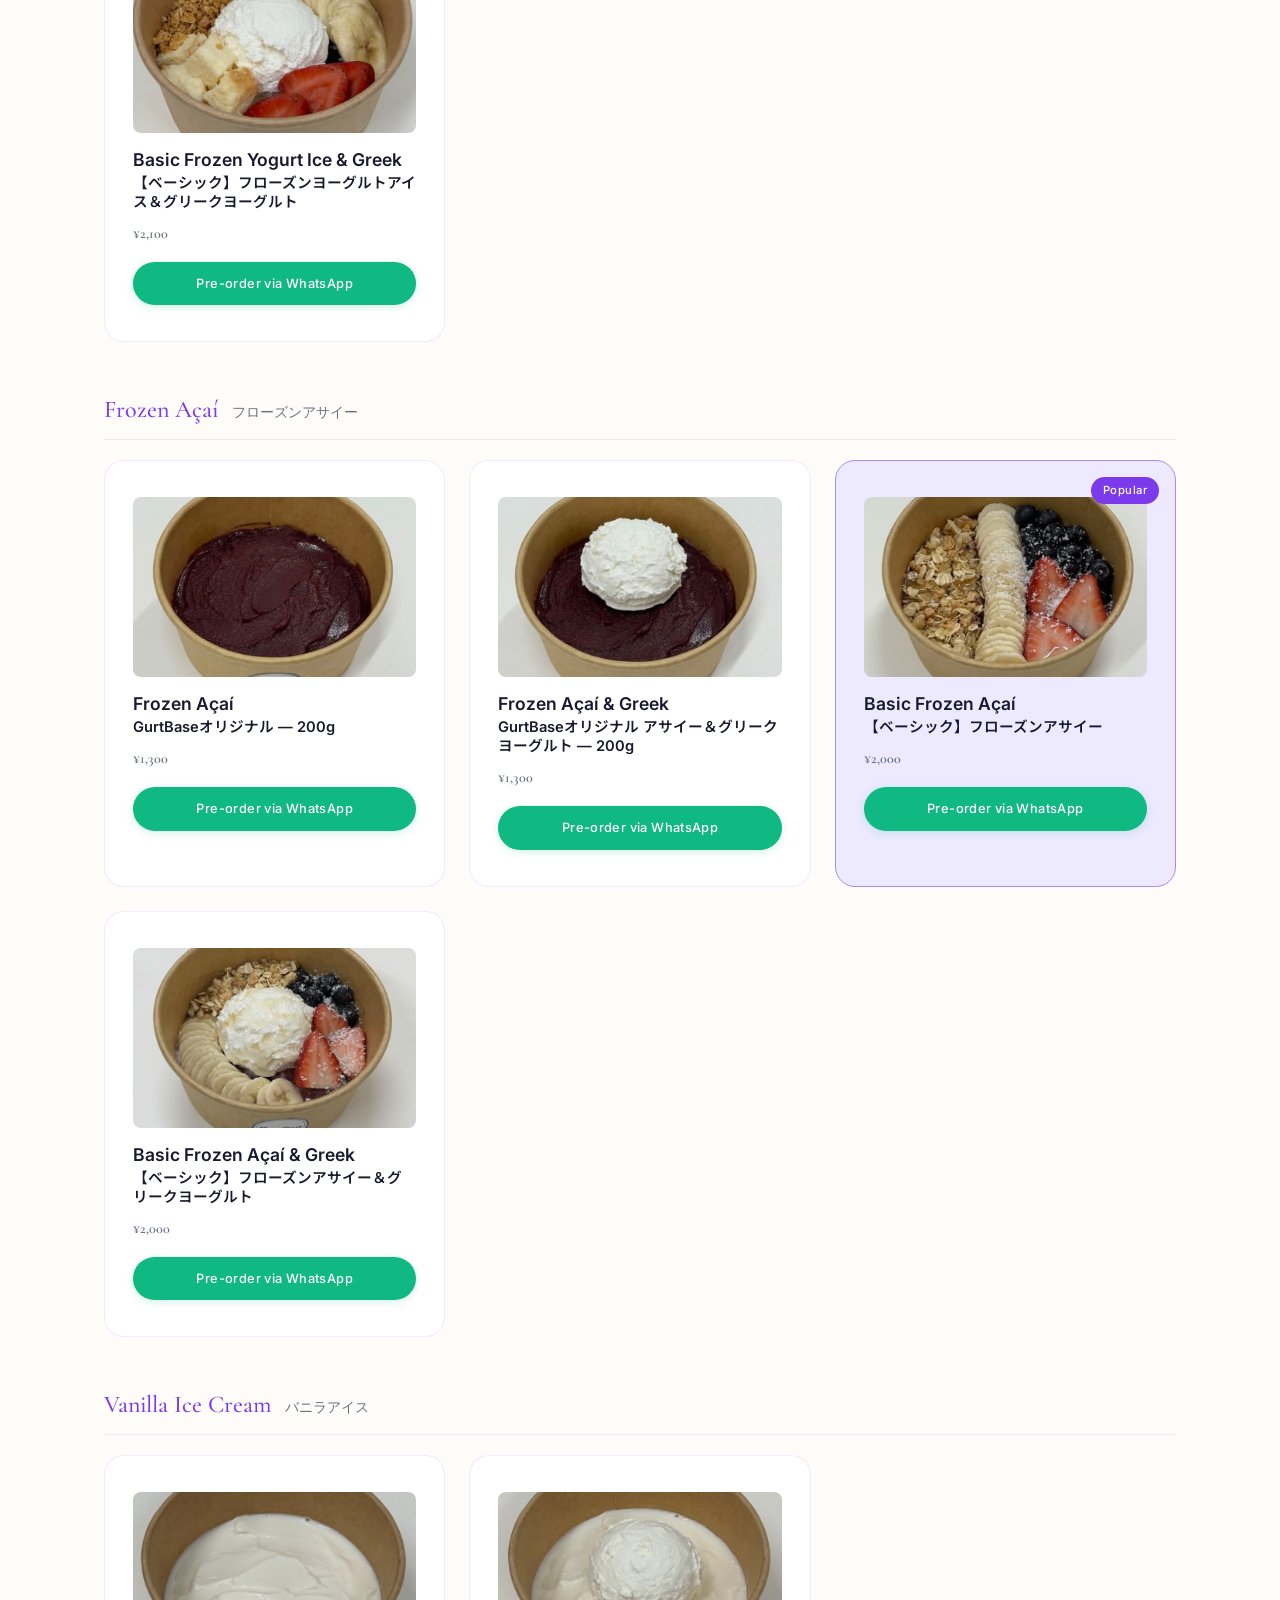
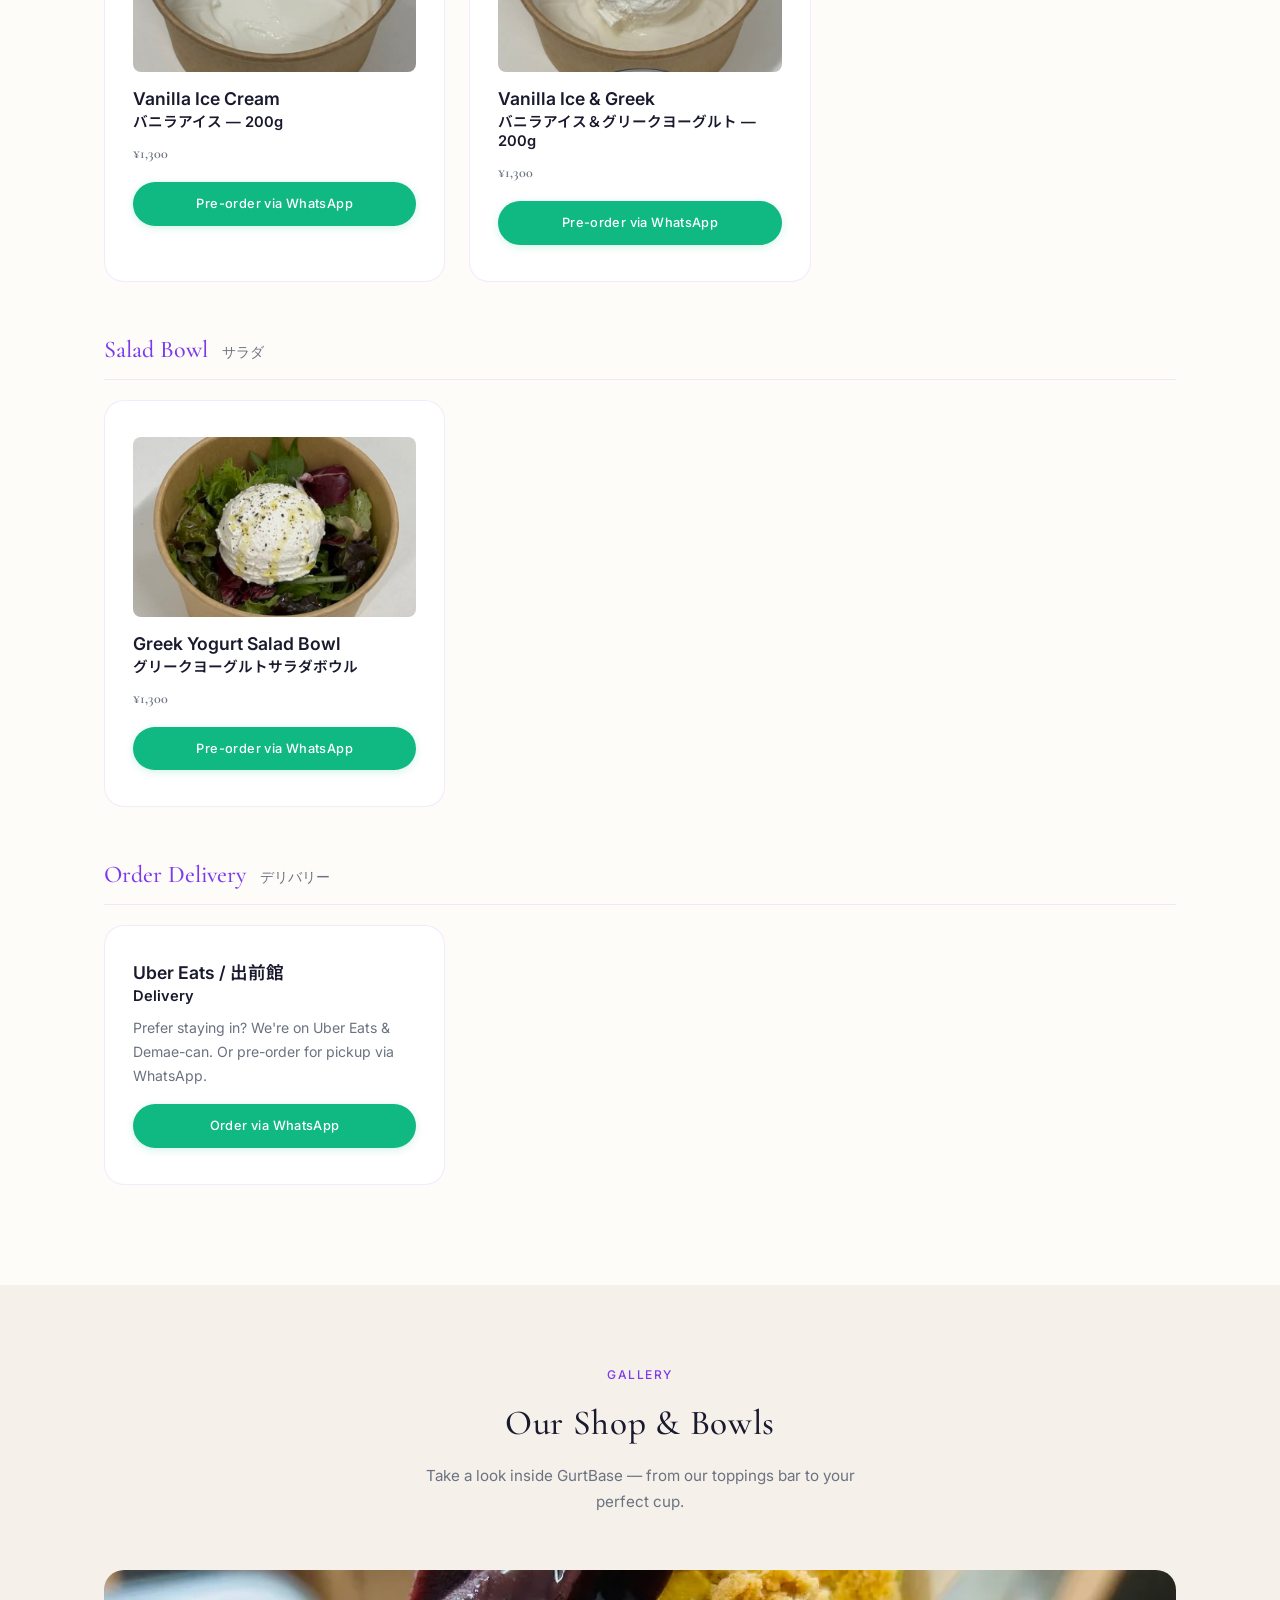
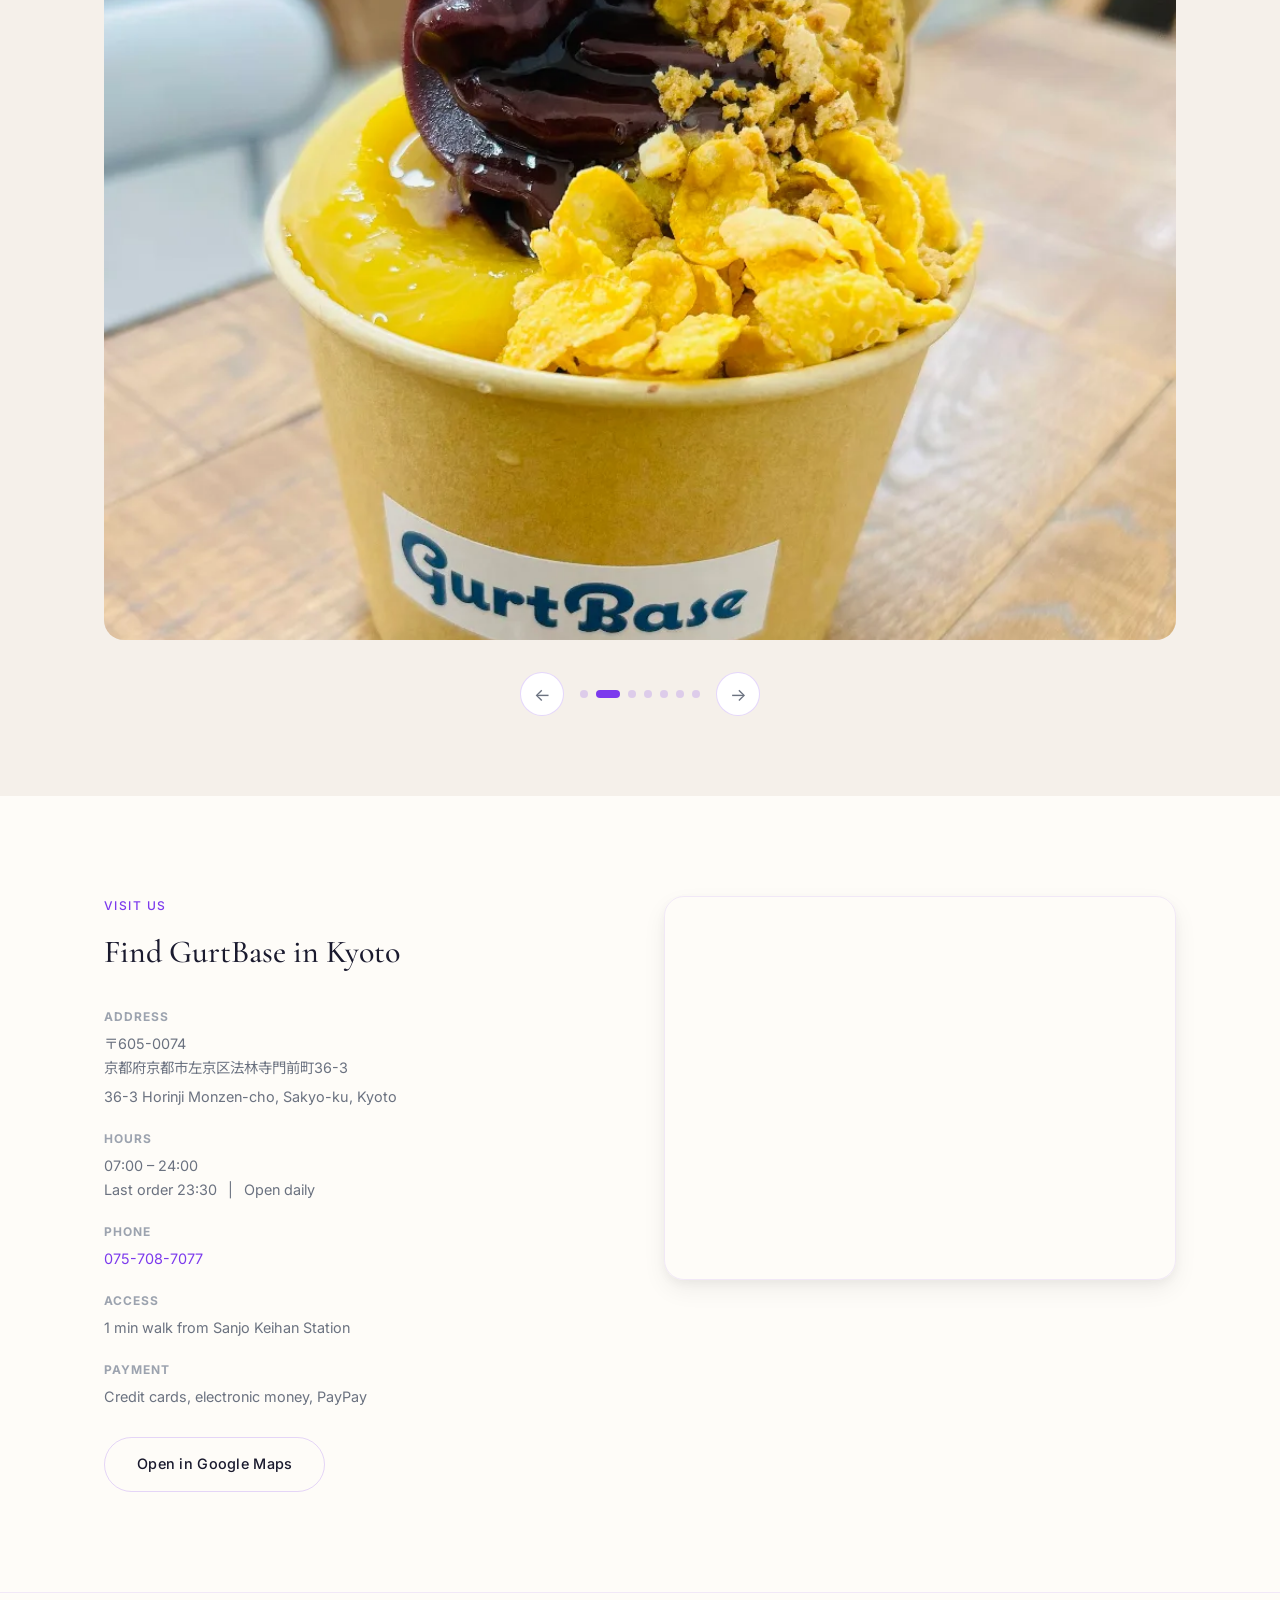
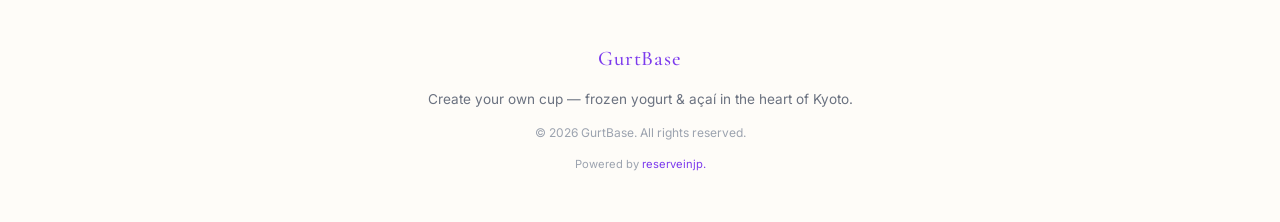
==== commit 56a8ead0: "Complete menu and image overhaul: add product images, fix hero/landing backgrounds, expand full prod" ====
--- a/en/index.html
+++ b/en/index.html
@@ -3,7 +3,7 @@
 <head>
   <meta charset="UTF-8">
   <meta name="viewport" content="width=device-width, initial-scale=1.0">
-  <meta name="description" content="GurtBase — Self-serve frozen yogurt & açaí bowls in Kyoto. Create your own cup with 30+ toppings near Sanjo Station.">
+  <meta name="description" content="GurtBase — Frozen yogurt & açaí bowls in Kyoto. Fixed-size cups from ¥700 with 30+ toppings, near Sanjo Station.">
   <title>GurtBase | Frozen Yogurt & Açaí Kyoto</title>
   <link rel="preconnect" href="https://fonts.googleapis.com">
   <link rel="preconnect" href="https://fonts.gstatic.com" crossorigin>
@@ -21,8 +21,9 @@
       <div class="nav-menu">
         <ul class="nav-links">
           <li><a href="#about">About</a></li>
-          <li><a href="#menu">Menu</a></li>
+          <li><a href="#menu-list">Menu</a></li>
           <li><a href="#visit">Visit</a></li>
+          <li><a href="../booking.html">Reserve</a></li>
         </ul>
         <div class="lang-switch">
           <a href="../cn/">中文</a>
@@ -34,12 +35,12 @@
   </header>
 
   <main>
-    <section class="hero">
+    <section class="hero" style="background: url(../picture/Head/Fruits.png) center/cover no-repeat;">
       <div class="hero-grid-overlay"></div>
       <div class="hero-content container">
         <p class="hero-tag">Kyoto, Japan</p>
         <h1>Create your own cup.<br>Frozen yogurt &amp; açaí in Kyoto.</h1>
-        <p class="hero-sub">Self-serve Greek yogurt, frozen yogurt &amp; açaí bowls with 30+ toppings. Pay by weight — only pay for what you pour.</p>
+        <p class="hero-sub">Greek yogurt, frozen yogurt &amp; açaí bowls with 30+ toppings. Fixed-size cups from ¥700 — pick your size and enjoy your favorite set.</p>
         <div class="hero-quick-nav">
           <a href="#about" class="hero-nav-pill">About</a>
           <a href="#menu" class="hero-nav-pill">How It Works</a>
@@ -57,7 +58,7 @@
         <div class="intro-text">
           <p class="section-label">About</p>
           <h2>Your bowl, your way —<br>right in the heart of Kyoto</h2>
-          <p>GurtBase is a self-serve frozen yogurt and açaí shop in Kyoto's Sanjo district. Choose from 4 cup sizes and over 30 toppings to build your perfect bowl — fresh fruit, granola, nuts, sauces, and more. Pay by weight at just ¥4/g, so you control exactly what goes in.</p>
+          <p>GurtBase is a frozen yogurt and açaí shop in Kyoto's Sanjo district. Choose from fixed-size cups (100g, 150g, 200g) and over 30 toppings paired into signature sets — fresh fruit, granola, nuts, sauces, and more. Plain Greek yogurt starts at just ¥700, so you can enjoy your bowl affordably.</p>
           <p class="intro-jp">あなただけのオリジナルカップを作りましょう</p>
         </div>
         <div class="intro-features">
@@ -70,8 +71,8 @@
             <span class="feature-label">Cup sizes — from a quick snack to a full bowl</span>
           </div>
           <div class="feature">
-            <span class="feature-num">¥4/g</span>
-            <span class="feature-label">Pay by weight — only pay for what you pour</span>
+            <span class="feature-num">¥700+</span>
+            <span class="feature-label">Starting price — plain Greek 100g from ¥700</span>
           </div>
         </div>
       </div>
@@ -82,25 +83,255 @@
         <header class="section-header">
           <p class="section-label">How It Works</p>
           <h2>Build Your Perfect Cup</h2>
-          <p class="section-sub">Pick a base, load up on toppings, weigh &amp; pay. It's that simple.</p>
+          <p class="section-sub">Pick a base, pick your size, and enjoy your favorite set. It's that simple.</p>
         </header>
         <div class="service-grid">
           <article class="concept-card">
-            <div class="concept-icon">🫙</div>
             <h3>Pick Your Base</h3>
             <p>Start with frozen yogurt, Greek yogurt, or açaí — each made fresh in-house for a creamy, delicious foundation.</p>
           </article>
           <article class="concept-card featured">
             <span class="badge">30+ choices</span>
-            <div class="concept-icon">🍓</div>
             <h3>Load on Toppings</h3>
             <p>Fresh fruit, crunchy granola, nuts, chocolate, sauces, mochi, and more. Mix and match to create your perfect combination.</p>
           </article>
           <article class="concept-card">
-            <div class="concept-icon">⚖️</div>
-            <h3>Weigh &amp; Pay</h3>
-            <p>Put your cup on the scale — you pay by weight at ¥4/g. Only pay for what you actually pour. Simple and fair.</p>
+            <h3>Pick Your Size</h3>
+            <p>Choose from 100g, 150g, or 200g fixed-size cups, or go for one of our signature ready-made sets with hand-picked toppings.</p>
           </article>
+        </div>
+      </div>
+    </section>
+
+    <section class="services section" id="menu-list">
+      <div class="container">
+        <header class="section-header">
+          <p class="section-label">Menu</p>
+          <h2>What We Serve</h2>
+          <p class="section-sub">Available for dine-in, takeout, and Uber Eats delivery.</p>
+        </header>
+
+        <!-- Greek Yogurt -->
+        <div class="menu-category">
+          <h3 class="menu-cat-title">Greek Yogurt <small>グリークヨーグルト</small></h3>
+          <div class="service-grid">
+            <article class="concept-card">
+              <img class="concept-img" src="../picture/グリークヨーグルト/プレーングリークヨーグルト 100g.png" alt="Plain Greek Yogurt 100g" loading="lazy">
+              <h3>Plain Greek Yogurt<small>プレーン — 100g</small></h3>
+              <p class="menu-price">¥700</p>
+              <a href="../booking.html?type=Pre-order%20Pickup" class="btn-booking">Pre-order via WhatsApp</a>
+            </article>
+            <article class="concept-card">
+              <img class="concept-img" src="../picture/グリークヨーグルト/プレーングリークヨーグルト150g.png" alt="Plain Greek Yogurt 150g" loading="lazy">
+              <h3>Plain Greek Yogurt<small>プレーン — 150g</small></h3>
+              <p class="menu-price">¥1,000</p>
+              <a href="../booking.html?type=Pre-order%20Pickup" class="btn-booking">Pre-order via WhatsApp</a>
+            </article>
+            <article class="concept-card">
+              <img class="concept-img" src="../picture/グリークヨーグルト/ハニーグリークヨーグルト 100g.png" alt="Honey Greek Yogurt 100g" loading="lazy">
+              <h3>Honey Greek Yogurt<small>ハニー — 100g</small></h3>
+              <p class="menu-price">¥800</p>
+              <a href="../booking.html?type=Pre-order%20Pickup" class="btn-booking">Pre-order via WhatsApp</a>
+            </article>
+            <article class="concept-card">
+              <img class="concept-img" src="../picture/グリークヨーグルト/ハニーグリークヨーグルト 150g.png" alt="Honey Greek Yogurt 150g" loading="lazy">
+              <h3>Honey Greek Yogurt<small>ハニー — 150g</small></h3>
+              <p class="menu-price">¥1,100</p>
+              <a href="../booking.html?type=Pre-order%20Pickup" class="btn-booking">Pre-order via WhatsApp</a>
+            </article>
+            <article class="concept-card">
+              <img class="concept-img" src="../picture/グリークヨーグルト/オレオグリークヨーグルト 100g.png" alt="Oreo Greek Yogurt 100g" loading="lazy">
+              <h3>Oreo Greek Yogurt<small>オレオ — 100g</small></h3>
+              <p class="menu-price">¥800</p>
+              <a href="../booking.html?type=Pre-order%20Pickup" class="btn-booking">Pre-order via WhatsApp</a>
+            </article>
+            <article class="concept-card">
+              <img class="concept-img" src="../picture/グリークヨーグルト/オレオグリークヨーグルト150g.png" alt="Oreo Greek Yogurt 150g" loading="lazy">
+              <h3>Oreo Greek Yogurt<small>オレオ — 150g</small></h3>
+              <p class="menu-price">¥1,100</p>
+              <a href="../booking.html?type=Pre-order%20Pickup" class="btn-booking">Pre-order via WhatsApp</a>
+            </article>
+            <article class="concept-card">
+              <img class="concept-img" src="../picture/グリークヨーグルト/ロータスグリークヨーグルト 100g.png" alt="Lotus Greek Yogurt 100g" loading="lazy">
+              <h3>Lotus Greek Yogurt<small>ロータス — 100g</small></h3>
+              <p class="menu-price">¥800</p>
+              <a href="../booking.html?type=Pre-order%20Pickup" class="btn-booking">Pre-order via WhatsApp</a>
+            </article>
+            <article class="concept-card">
+              <img class="concept-img" src="../picture/グリークヨーグルト/ロータスグリークヨーグルト150g.png" alt="Lotus Greek Yogurt 150g" loading="lazy">
+              <h3>Lotus Greek Yogurt<small>ロータス — 150g</small></h3>
+              <p class="menu-price">¥1,100</p>
+              <a href="../booking.html?type=Pre-order%20Pickup" class="btn-booking">Pre-order via WhatsApp</a>
+            </article>
+            <article class="concept-card featured">
+              <span class="badge">Special</span>
+              <img class="concept-img" src="../picture/グリークヨーグルト/チョコ（いちご、くるみ、チョコブラウニー、オレオ、チョコチップ、チョコクランチ、チョコソース）.png" alt="Chocolate Special" loading="lazy">
+              <h3>Chocolate Special<small>チョコスペシャル</small></h3>
+              <p class="menu-price">¥1,900</p>
+              <a href="../booking.html?type=Pre-order%20Pickup" class="btn-booking">Pre-order via WhatsApp</a>
+            </article>
+            <article class="concept-card">
+              <img class="concept-img" src="../picture/グリークヨーグルト/定番（いちご、ブルーベリー、バナナ、コムハニ、オートミール、くるみ、はちみつ、クランキーナッツ）.png" alt="Classic" loading="lazy">
+              <h3>Classic<small>定番</small></h3>
+              <p class="menu-price">¥1,900</p>
+              <a href="../booking.html?type=Pre-order%20Pickup" class="btn-booking">Pre-order via WhatsApp</a>
+            </article>
+            <article class="concept-card featured">
+              <span class="badge">Special</span>
+              <img class="concept-img" src="../picture/グリークヨーグルト/フルーツスペシャル（いちご、ブルーベリー、バナナ、季節のフルーツ2種、コムハニー、クランキーナッツ、はちみつ）.png" alt="Fruit Special" loading="lazy">
+              <h3>Fruit Special<small>フルーツスペシャル</small></h3>
+              <p class="menu-price">¥2,200</p>
+              <a href="../booking.html?type=Pre-order%20Pickup" class="btn-booking">Pre-order via WhatsApp</a>
+            </article>
+          </div>
+        </div>
+
+        <!-- Frozen Yogurt Ice -->
+        <div class="menu-category">
+          <h3 class="menu-cat-title">Frozen Yogurt Ice <small>フローズンヨーグルトアイス</small></h3>
+          <div class="service-grid">
+            <article class="concept-card">
+              <img class="concept-img" src="../picture/フローズンヨーグルトアイス/フローズンヨーグルトアイス　200g.png" alt="Frozen Yogurt Ice 200g" loading="lazy">
+              <h3>Frozen Yogurt Ice<small>フローズンヨーグルトアイス — 200g</small></h3>
+              <p class="menu-price">¥1,300</p>
+              <a href="../booking.html?type=Pre-order%20Pickup" class="btn-booking">Pre-order via WhatsApp</a>
+            </article>
+            <article class="concept-card">
+              <img class="concept-img" src="../picture/フローズンヨーグルトアイス/フローズンヨーグルトアイス＆グリークヨーグルト　200g.png" alt="Frozen Yogurt Ice & Greek Yogurt 200g" loading="lazy">
+              <h3>Frozen Yogurt Ice &amp; Greek<small>フローズンヨーグルトアイス＆グリークヨーグルト — 200g</small></h3>
+              <p class="menu-price">¥1,300</p>
+              <a href="../booking.html?type=Pre-order%20Pickup" class="btn-booking">Pre-order via WhatsApp</a>
+            </article>
+            <article class="concept-card featured">
+              <span class="badge">Popular</span>
+              <img class="concept-img" src="../picture/フローズンヨーグルトアイス/【ベーシック】フローズンヨーグルトアイス　 (いちご、バナナ、チーズケーキ、マコロンクランチ、チョコシェル).png" alt="Basic Frozen Yogurt Ice" loading="lazy">
+              <h3>Basic Frozen Yogurt Ice<small>【ベーシック】フローズンヨーグルトアイス</small></h3>
+              <p class="menu-price">¥2,100</p>
+              <a href="../booking.html?type=Pre-order%20Pickup" class="btn-booking">Pre-order via WhatsApp</a>
+            </article>
+            <article class="concept-card">
+              <img class="concept-img" src="../picture/フローズンヨーグルトアイス/【ベーシック】　フローズンヨーグルトアイス＆グリークヨーグルト　(いちご、バナナ、チーズケーキ、マコロンクランチ、チョコシェル).png" alt="Basic Frozen Yogurt Ice & Greek" loading="lazy">
+              <h3>Basic Frozen Yogurt Ice &amp; Greek<small>【ベーシック】フローズンヨーグルトアイス＆グリークヨーグルト</small></h3>
+              <p class="menu-price">¥2,100</p>
+              <a href="../booking.html?type=Pre-order%20Pickup" class="btn-booking">Pre-order via WhatsApp</a>
+            </article>
+          </div>
+        </div>
+
+        <!-- Frozen Açaí -->
+        <div class="menu-category">
+          <h3 class="menu-cat-title">Frozen Açaí <small>フローズンアサイー</small></h3>
+          <div class="service-grid">
+            <article class="concept-card">
+              <img class="concept-img" src="../picture/フローズンアサイー/GurtBaseオリジナル　フローズンアサイー　200g.png" alt="Frozen Açaí 200g" loading="lazy">
+              <h3>Frozen Açaí<small>GurtBaseオリジナル — 200g</small></h3>
+              <p class="menu-price">¥1,300</p>
+              <a href="../booking.html?type=Pre-order%20Pickup" class="btn-booking">Pre-order via WhatsApp</a>
+            </article>
+            <article class="concept-card">
+              <img class="concept-img" src="../picture/フローズンアサイー/GurtBaseオリジナル　フローズンアサイー＆グリークヨーグルト　200g.png" alt="Frozen Açaí & Greek 200g" loading="lazy">
+              <h3>Frozen Açaí &amp; Greek<small>GurtBaseオリジナル アサイー＆グリークヨーグルト — 200g</small></h3>
+              <p class="menu-price">¥1,300</p>
+              <a href="../booking.html?type=Pre-order%20Pickup" class="btn-booking">Pre-order via WhatsApp</a>
+            </article>
+            <article class="concept-card featured">
+              <span class="badge">Popular</span>
+              <img class="concept-img" src="../picture/フローズンアサイー/【ベーシック】GurtBaseオリジナル　フローズンアサイー　(いちご、ブルーベリー、バナナ、グラノーラ、ココナッツファイン、はちみつ).png" alt="Basic Frozen Açaí" loading="lazy">
+              <h3>Basic Frozen Açaí<small>【ベーシック】フローズンアサイー</small></h3>
+              <p class="menu-price">¥2,000</p>
+              <a href="../booking.html?type=Pre-order%20Pickup" class="btn-booking">Pre-order via WhatsApp</a>
+            </article>
+            <article class="concept-card">
+              <img class="concept-img" src="../picture/フローズンアサイー/【ベーシック】GurtBaseオリジナル　フローズンアサイー＆グリークヨーグルト　(いちご、ブルーベリー、バナナ、グラノーラ、ココナッツファイン、はちみつ).png" alt="Basic Frozen Açaí & Greek" loading="lazy">
+              <h3>Basic Frozen Açaí &amp; Greek<small>【ベーシック】フローズンアサイー＆グリークヨーグルト</small></h3>
+              <p class="menu-price">¥2,000</p>
+              <a href="../booking.html?type=Pre-order%20Pickup" class="btn-booking">Pre-order via WhatsApp</a>
+            </article>
+          </div>
+        </div>
+
+        <!-- Vanilla Ice Cream -->
+        <div class="menu-category">
+          <h3 class="menu-cat-title">Vanilla Ice Cream <small>バニラアイス</small></h3>
+          <div class="service-grid">
+            <article class="concept-card">
+              <img class="concept-img" src="../picture/バニラアイス/バニラアイス　200g.png" alt="Vanilla Ice 200g" loading="lazy">
+              <h3>Vanilla Ice Cream<small>バニラアイス — 200g</small></h3>
+              <p class="menu-price">¥1,300</p>
+              <a href="../booking.html?type=Pre-order%20Pickup" class="btn-booking">Pre-order via WhatsApp</a>
+            </article>
+            <article class="concept-card">
+              <img class="concept-img" src="../picture/バニラアイス/バニラアイス＆グリークヨーグルト　200g.png" alt="Vanilla Ice & Greek 200g" loading="lazy">
+              <h3>Vanilla Ice &amp; Greek<small>バニラアイス＆グリークヨーグルト — 200g</small></h3>
+              <p class="menu-price">¥1,300</p>
+              <a href="../booking.html?type=Pre-order%20Pickup" class="btn-booking">Pre-order via WhatsApp</a>
+            </article>
+          </div>
+        </div>
+
+        <!-- Salad -->
+        <div class="menu-category">
+          <h3 class="menu-cat-title">Salad Bowl <small>サラダ</small></h3>
+          <div class="service-grid">
+            <article class="concept-card">
+              <img class="concept-img" src="../picture/サラダ/グリークヨーグルトサラダボウル.png" alt="Greek Yogurt Salad Bowl" loading="lazy">
+              <h3>Greek Yogurt Salad Bowl<small>グリークヨーグルトサラダボウル</small></h3>
+              <p class="menu-price">¥1,300</p>
+              <a href="../booking.html?type=Pre-order%20Pickup" class="btn-booking">Pre-order via WhatsApp</a>
+            </article>
+          </div>
+        </div>
+
+        <!-- Delivery -->
+        <div class="menu-category">
+          <h3 class="menu-cat-title">Order Delivery <small>デリバリー</small></h3>
+          <div class="service-grid">
+            <article class="concept-card">
+              <h3>Uber Eats / 出前館<small>Delivery</small></h3>
+              <p>Prefer staying in? We're on Uber Eats &amp; Demae-can. Or pre-order for pickup via WhatsApp.</p>
+              <a href="../booking.html?type=Pre-order%20Pickup" class="btn-booking">Order via WhatsApp</a>
+            </article>
+          </div>
+        </div>
+      </div>
+    </section>
+
+    <section class="env-carousel-section" aria-label="Gallery">
+      <div class="container">
+        <header class="section-header">
+          <p class="section-label">Gallery</p>
+          <h2>Our Shop &amp; Bowls</h2>
+          <p class="section-sub">Take a look inside GurtBase — from our toppings bar to your perfect cup.</p>
+        </header>
+        <div class="env-carousel" id="envCarousel">
+          <div class="env-carousel-track" id="envTrack">
+            <div class="env-carousel-slide">
+              <img src="../assets/images/gallery-01.webp" alt="Dispensing frozen yogurt from the machine" loading="lazy" onerror="this.parentElement.style.background='linear-gradient(135deg, #ede9fe, #d1fae5)';this.style.display='none';">
+            </div>
+            <div class="env-carousel-slide">
+              <img src="../assets/images/gallery-02.webp" alt="GurtBase signature acai bowl with toppings" loading="lazy" onerror="this.parentElement.style.background='linear-gradient(135deg, #d1fae5, #fef3c7)';this.style.display='none';">
+            </div>
+            <div class="env-carousel-slide">
+              <img src="../assets/images/gallery-03.webp" alt="Fresh toppings — cookies, fruit, mochi" loading="lazy" onerror="this.parentElement.style.background='linear-gradient(135deg, #fce7f3, #ede9fe)';this.style.display='none';">
+            </div>
+            <div class="env-carousel-slide">
+              <img src="../assets/images/gallery-04.webp" alt="Toppings bar with 30+ options" loading="lazy" onerror="this.parentElement.style.background='linear-gradient(135deg, #e0f2fe, #d1fae5)';this.style.display='none';">
+            </div>
+            <div class="env-carousel-slide">
+              <img src="../assets/images/gallery-05.webp" alt="How to enjoy GurtBase — step guide" loading="lazy" onerror="this.parentElement.style.background='linear-gradient(135deg, #fef3c7, #ede9fe)';this.style.display='none';">
+            </div>
+            <div class="env-carousel-slide">
+              <img src="../assets/images/gallery-06.webp" alt="Frozen yogurt machine with menu display" loading="lazy" onerror="this.parentElement.style.background='linear-gradient(135deg, #d1fae5, #e0f2fe)';this.style.display='none';">
+            </div>
+            <div class="env-carousel-slide">
+              <img src="../assets/images/gallery-07.webp" alt="GurtBase store interior" loading="lazy" onerror="this.parentElement.style.background='linear-gradient(135deg, #ede9fe, #fce7f3)';this.style.display='none';">
+            </div>
+          </div>
+        </div>
+        <div class="env-carousel-nav">
+          <button class="env-carousel-btn" id="envPrev" aria-label="Previous slide">&larr;</button>
+          <div class="env-dots" id="envDots"></div>
+          <button class="env-carousel-btn" id="envNext" aria-label="Next slide">&rarr;</button>
         </div>
       </div>
     </section>
--- a/styles.css
+++ b/styles.css
@@ -156,6 +156,19 @@
 
 /* Logo */
 .lang-logo-img{width:120px;height:auto;opacity:0.9}
+.lang-logo-text{
+  font-family:'Cormorant Garamond',serif;
+  font-size:3.5rem;
+  font-weight:500;
+  color:var(--accent);
+  display:inline-flex;
+  align-items:center;
+  justify-content:center;
+  width:100px;height:100px;
+  border-radius:50%;
+  background:var(--accent-soft);
+  border:2px solid var(--accent-light);
+}
 
 /* Brand */
 .lang-brand-name{
@@ -255,14 +268,11 @@
   display:flex;
   align-items:center;
   overflow:hidden;
-  background:linear-gradient(135deg, #ede9fe 0%, #fefcf8 30%, #d1fae5 70%, #fefcf8 100%);
 }
 .hero-grid-overlay{
   position:absolute;
   inset:0;
-  background:
-    radial-gradient(circle at 30% 40%, rgba(124,58,237,0.08) 0%, transparent 50%),
-    radial-gradient(circle at 70% 60%, rgba(16,185,129,0.07) 0%, transparent 50%);
+  background:linear-gradient(180deg, rgba(254,252,248,0.75) 0%, rgba(245,240,234,0.65) 100%);
 }
 .hero-content{
   position:relative;
@@ -314,8 +324,47 @@
   background:linear-gradient(180deg, var(--accent-light), transparent);
 }
 
-/* Hero dots (no carousel images so hidden) */
-.hero-dots{display:none}
+/* Hero Carousel */
+.hero-carousel{
+  position:absolute;
+  inset:0;
+  z-index:0;
+}
+.hero-slide{
+  position:absolute;
+  inset:0;
+  background-size:cover;
+  background-position:center;
+  background-repeat:no-repeat;
+  opacity:0;
+  transition:opacity 1.2s ease-in-out;
+}
+.hero-slide.active{opacity:1}
+.hero-slide::after{
+  content:"";
+  position:absolute;
+  inset:0;
+  background:linear-gradient(180deg, rgba(254,252,248,0.85) 0%, rgba(245,240,234,0.7) 100%);
+}
+.hero-dots{
+  position:absolute;
+  bottom:5rem;
+  left:50%;
+  transform:translateX(-50%);
+  display:flex;
+  gap:0.625rem;
+  z-index:2;
+}
+.hero-dot{
+  width:8px;height:8px;
+  border-radius:50%;
+  background:rgba(124,58,237,0.3);
+  border:none;
+  cursor:pointer;
+  padding:0;
+  transition:background 0.3s, transform 0.3s;
+}
+.hero-dot.active{background:var(--accent);transform:scale(1.3)}
 
 /* Buttons */
 .btn{display:inline-flex;align-items:center;gap:8px;padding:14px 32px;border-radius:30px;font-size:0.9rem;font-weight:500;letter-spacing:0.02em;transition:var(--transition)}
@@ -328,6 +377,35 @@
 }
 .btn-outline:hover{background:var(--accent-soft);border-color:var(--accent-light)}
 
+/* Booking Button on Concept Cards */
+.btn-booking{
+  display:inline-flex;
+  align-items:center;
+  justify-content:center;
+  gap:8px;
+  width:100%;
+  padding:11px 16px;
+  margin-top:16px;
+  background:var(--accent-green);
+  color:#fff;
+  border:none;
+  border-radius:24px;
+  font-family:inherit;
+  font-size:0.8rem;
+  font-weight:500;
+  letter-spacing:0.03em;
+  cursor:pointer;
+  text-decoration:none;
+  transition:all var(--transition);
+  box-shadow:0 2px 8px rgba(16,185,129,0.18);
+}
+.btn-booking:hover{
+  background:#059669;
+  transform:translateY(-2px);
+  box-shadow:0 4px 14px rgba(16,185,129,0.28);
+}
+.btn-booking svg{width:16px;height:16px;flex-shrink:0;fill:currentColor}
+
 /* =============================================
    SECTIONS
    ============================================= */
@@ -408,6 +486,7 @@
 .concept-card:hover{transform:translateY(-4px);box-shadow:var(--shadow-lg);border-color:var(--accent-light)}
 .concept-card.featured{border-color:var(--accent-light);background:var(--accent-soft)}
 .concept-icon{font-size:2rem;margin-bottom:16px}
+.concept-img{width:100%;height:180px;object-fit:cover;border-radius:var(--radius-sm);margin-bottom:16px}
 .concept-card h3{font-size:1.1rem;font-weight:600;margin-bottom:10px;line-height:1.3}
 .concept-card h3 small{display:block;margin-top:2px}
 .concept-card p{font-size:0.88rem;color:var(--text-muted);line-height:1.7}
@@ -424,13 +503,34 @@
   letter-spacing:0.04em;
 }
 
+/* Menu category headers */
+.menu-category{margin-bottom:48px}
+.menu-category:last-child{margin-bottom:0}
+.menu-cat-title{
+  font-family:'Cormorant Garamond',serif;
+  font-size:1.5rem;
+  font-weight:500;
+  color:var(--accent);
+  margin-bottom:20px;
+  padding-bottom:8px;
+  border-bottom:1px solid var(--border);
+}
+.menu-cat-title small{font-size:0.85rem;font-weight:300;color:var(--text-muted);margin-left:8px}
+.menu-price{
+  font-family:'Cormorant Garamond',serif;
+  font-size:1.3rem;
+  font-weight:600;
+  color:var(--accent);
+  margin:8px 0 0;
+}
+
 /* =============================================
    GALLERY CAROUSEL
    ============================================= */
 .env-carousel-section{padding:80px 0;background:var(--bg-alt)}
 .env-carousel{overflow:hidden;border-radius:var(--radius-lg);margin:32px 0}
 .env-carousel-track{display:flex;transition:transform 0.4s ease}
-.env-carousel-slide{flex:0 0 100%;aspect-ratio:16/10}
+.env-carousel-slide{flex:0 0 100%;aspect-ratio:16/10;background:var(--bg-alt)}
 .env-carousel-slide img{width:100%;height:100%;object-fit:cover}
 .env-carousel-nav{display:flex;align-items:center;justify-content:center;gap:16px}
 .env-carousel-btn{
@@ -526,30 +626,126 @@
 /* =============================================
    BOOKING PAGE
    ============================================= */
-.booking-page{min-height:100vh;display:flex;align-items:center;justify-content:center;padding:100px 24px 60px;background:var(--bg)}
+.booking-container{
+  max-width:540px;
+  margin:0 auto;
+  padding:80px 20px 60px;
+  animation:langFadeInUp 0.6s ease;
+}
+.booking-back-link{
+  display:inline-flex;
+  align-items:center;
+  gap:8px;
+  color:var(--text-muted);
+  text-decoration:none;
+  font-size:0.9rem;
+  margin-bottom:2rem;
+  transition:color var(--transition);
+}
+.booking-back-link:hover{color:var(--accent)}
+.booking-header{text-align:center;margin-bottom:2rem}
+.booking-badge{
+  display:inline-flex;
+  background:var(--accent-soft);
+  border:1px solid var(--border-strong);
+  border-radius:50px;
+  padding:6px 18px;
+  margin-bottom:1rem;
+  font-size:0.7rem;
+  color:var(--accent);
+  font-weight:500;
+  letter-spacing:0.1em;
+  text-transform:uppercase;
+}
+.booking-title{
+  font-family:'Cormorant Garamond',serif;
+  font-size:2rem;
+  font-weight:500;
+  margin-bottom:0.5rem;
+}
+.booking-subtitle{font-size:0.9rem;color:var(--text-muted)}
 .booking-card{
-  width:100%;
-  max-width:480px;
-  padding:48px 40px;
-  border-radius:var(--radius-lg);
   background:var(--bg-card);
   border:1px solid var(--border);
+  border-radius:var(--radius-lg);
+  padding:2rem;
   box-shadow:var(--shadow-lg);
+}
+.form-group{margin-bottom:1.5rem}
+.form-label{
+  display:block;
+  font-size:0.8rem;
+  font-weight:500;
+  color:var(--text);
+  margin-bottom:0.4rem;
+  letter-spacing:0.04em;
+}
+.form-input,.form-select,.form-textarea{
+  width:100%;
+  padding:12px 14px;
+  border:1px solid var(--border-strong);
+  border-radius:var(--radius-sm);
+  font-size:0.95rem;
+  font-family:inherit;
+  color:var(--text);
+  background:var(--bg);
+  transition:all var(--transition);
+}
+.form-textarea{resize:vertical;min-height:80px}
+.form-input:focus,.form-select:focus,.form-textarea:focus{
+  outline:none;
+  border-color:var(--accent);
+  box-shadow:0 0 0 3px var(--accent-soft);
+  background:var(--bg-card);
+}
+.form-error{
+  color:#dc2626;
+  font-size:0.8rem;
+  margin-top:0.4rem;
+  display:none;
+}
+.form-group.error .form-error{display:block}
+.form-group.error .form-input,
+.form-group.error .form-select,
+.form-group.error .form-textarea{border-color:#dc2626}
+.booking-submit-btn{
+  width:100%;
+  padding:14px;
+  border:none;
+  border-radius:50px;
+  font-size:1rem;
+  font-weight:500;
+  font-family:inherit;
+  cursor:pointer;
+  transition:all var(--transition);
+  display:flex;
+  align-items:center;
+  justify-content:center;
+  gap:10px;
+  background:var(--accent-green);
+  color:#fff;
+  box-shadow:0 2px 8px rgba(16,185,129,0.25);
+}
+.booking-submit-btn:hover{
+  background:#059669;
+  transform:translateY(-2px);
+  box-shadow:0 4px 16px rgba(16,185,129,0.35);
+}
+.booking-submit-btn:disabled{opacity:0.6;cursor:not-allowed;transform:none}
+.whatsapp-icon{width:20px;height:20px;flex-shrink:0}
+.whatsapp-icon svg{width:100%;height:100%;fill:currentColor}
+.success-message{
+  display:none;
+  background:var(--accent-green-soft);
+  border:1px solid var(--accent-green);
+  border-radius:var(--radius-sm);
+  padding:0.75rem 1rem;
+  margin-bottom:1.5rem;
+  color:#065f46;
+  font-size:0.9rem;
   text-align:center;
 }
-.booking-card h2{
-  font-family:'Cormorant Garamond',serif;
-  font-size:1.8rem;
-  font-weight:500;
-  margin-bottom:8px;
-}
-.booking-card > p{font-size:0.9rem;color:var(--text-muted);margin-bottom:32px}
-.booking-info{text-align:left;display:flex;flex-direction:column;gap:12px;margin-bottom:32px;padding:24px;border-radius:var(--radius);background:var(--bg-alt)}
-.booking-info dt{font-size:0.75rem;text-transform:uppercase;letter-spacing:0.08em;color:var(--text-light)}
-.booking-info dd{font-size:0.9rem;color:var(--text-muted)}
-.booking-actions{display:flex;flex-direction:column;gap:12px}
-.booking-back{display:block;margin-top:24px;font-size:0.8rem;color:var(--text-light);transition:var(--transition)}
-.booking-back:hover{color:var(--accent)}
+.success-message.show{display:block;animation:langFadeInUp 0.5s ease}
 
 /* =============================================
    ANIMATIONS
@@ -594,7 +790,7 @@
   .visit-grid{grid-template-columns:1fr}
   .section{padding:64px 0}
   .hero h1{font-size:2.2rem}
-  .booking-card{padding:36px 24px}
+  .booking-card{padding:1.5rem 1.25rem}
   .lang-landing{padding:60px 20px}
   .lang-logo-img{width:100px}
   .lang-brand-name{font-size:2rem}
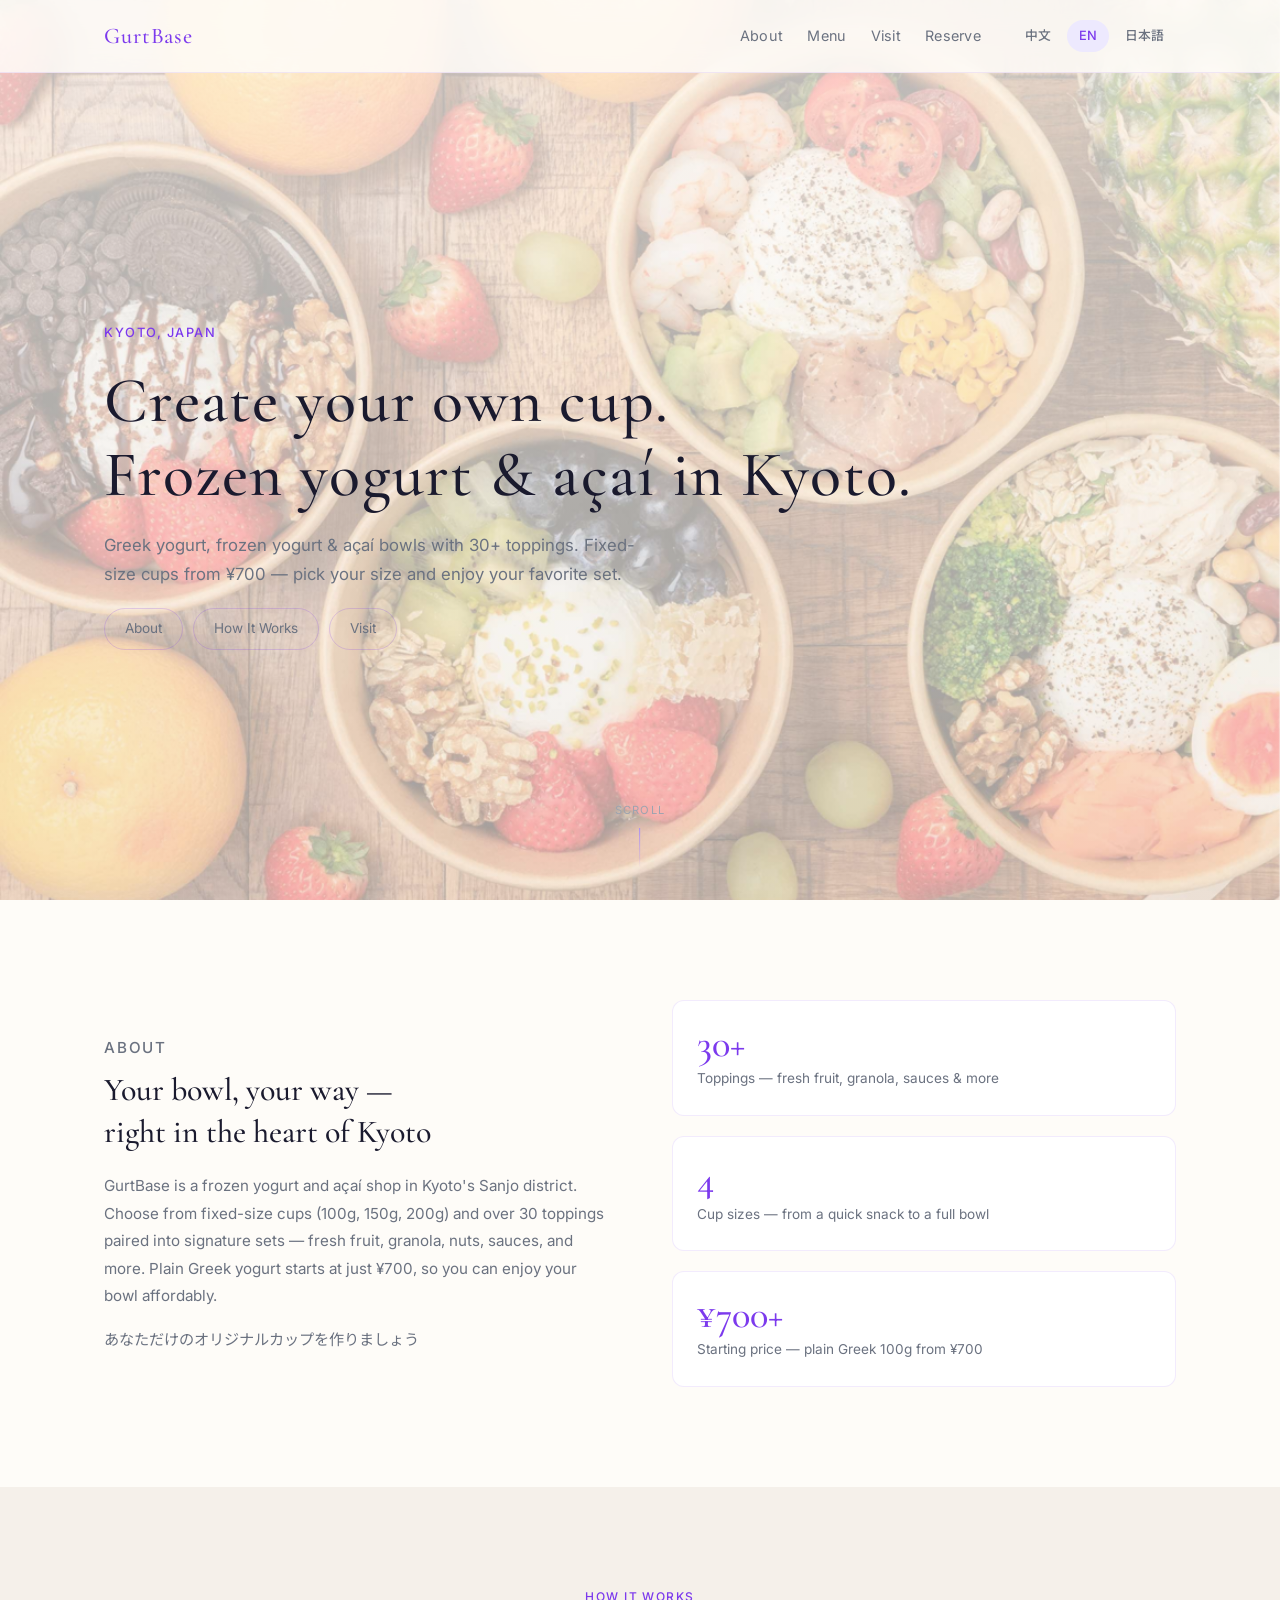
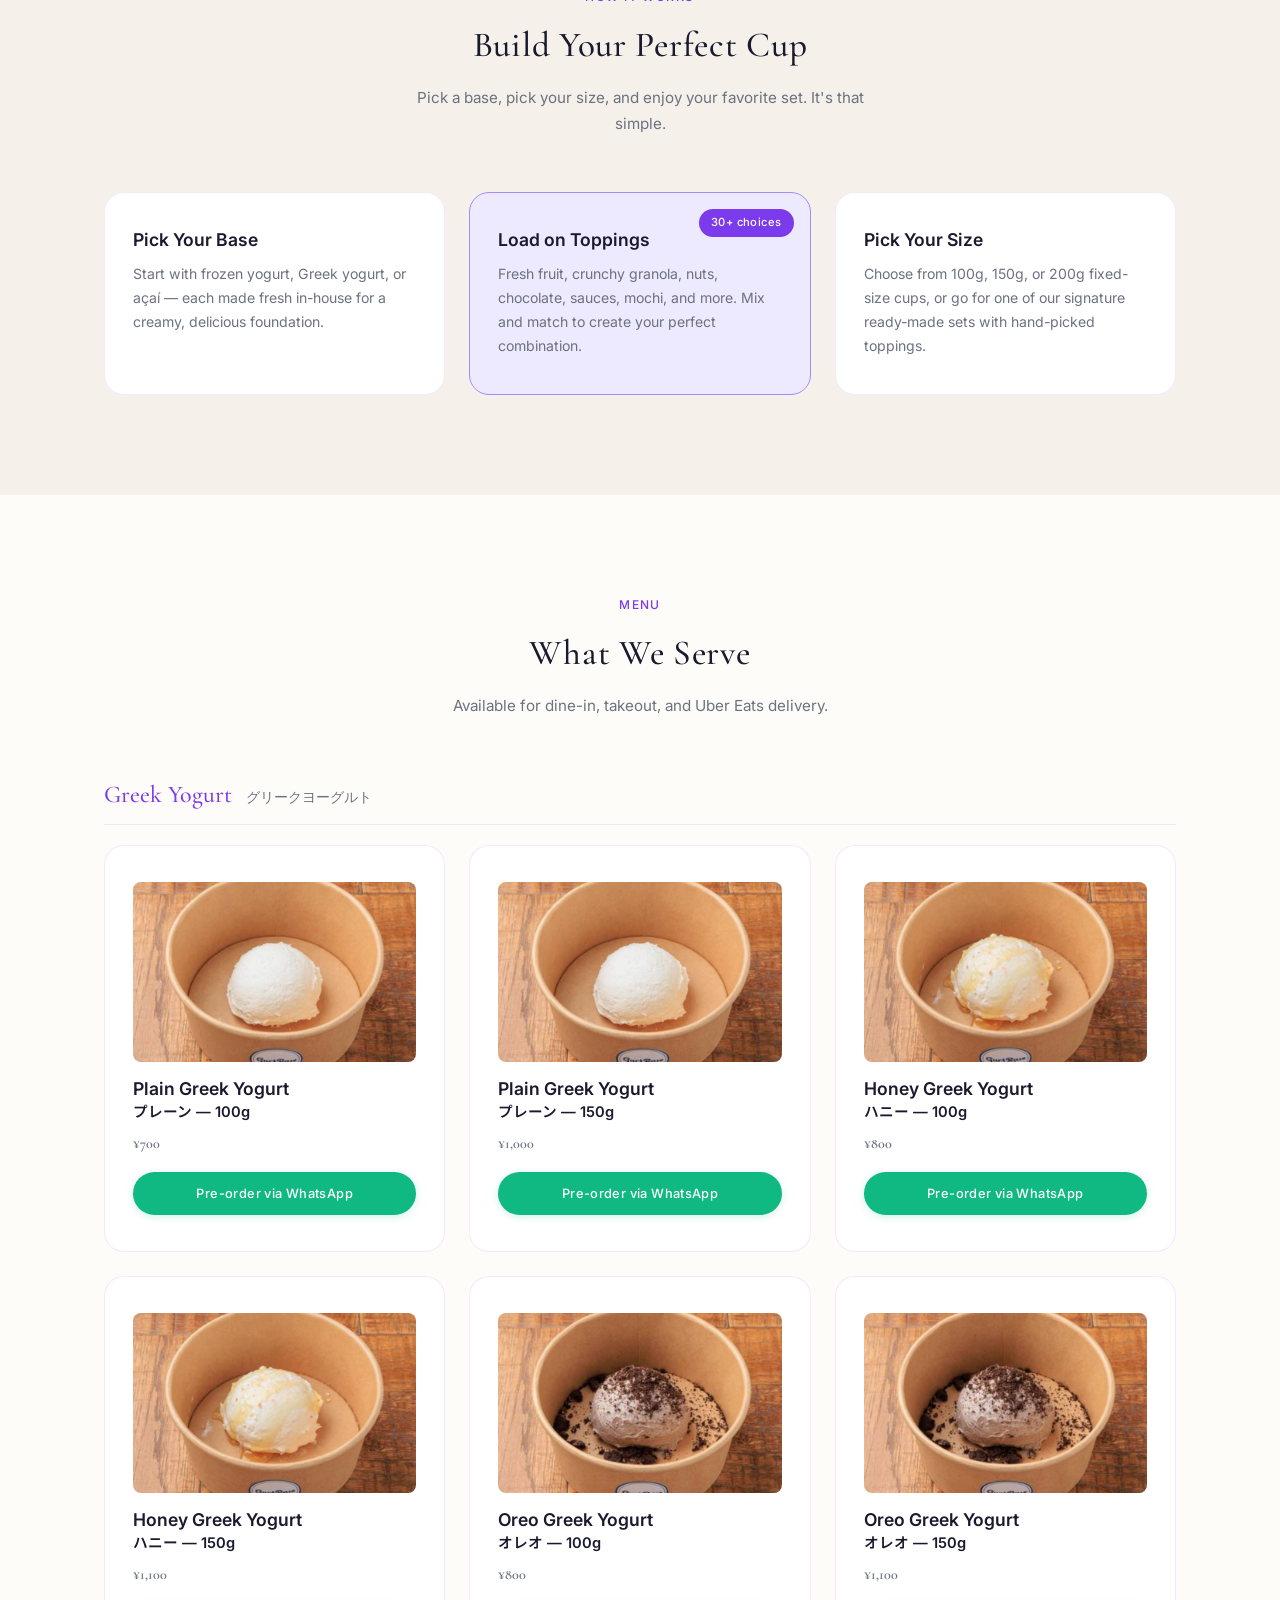
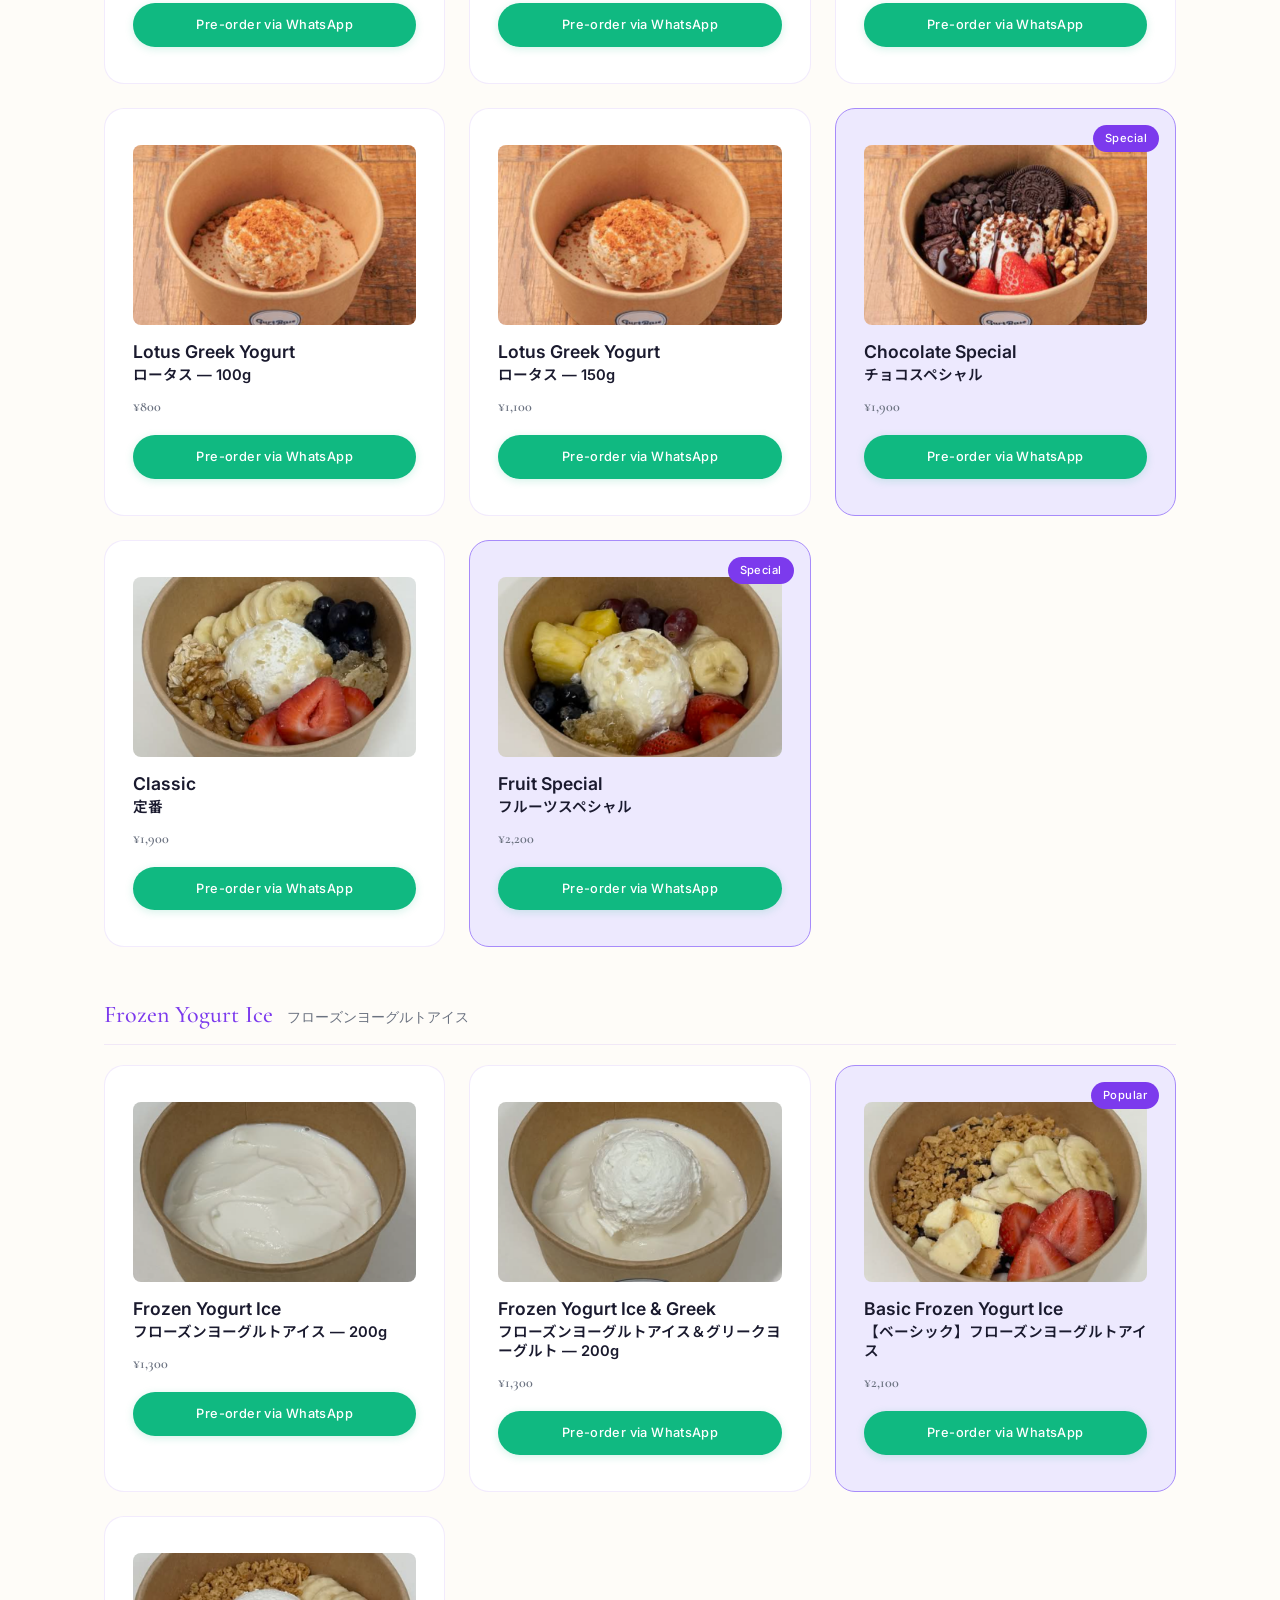
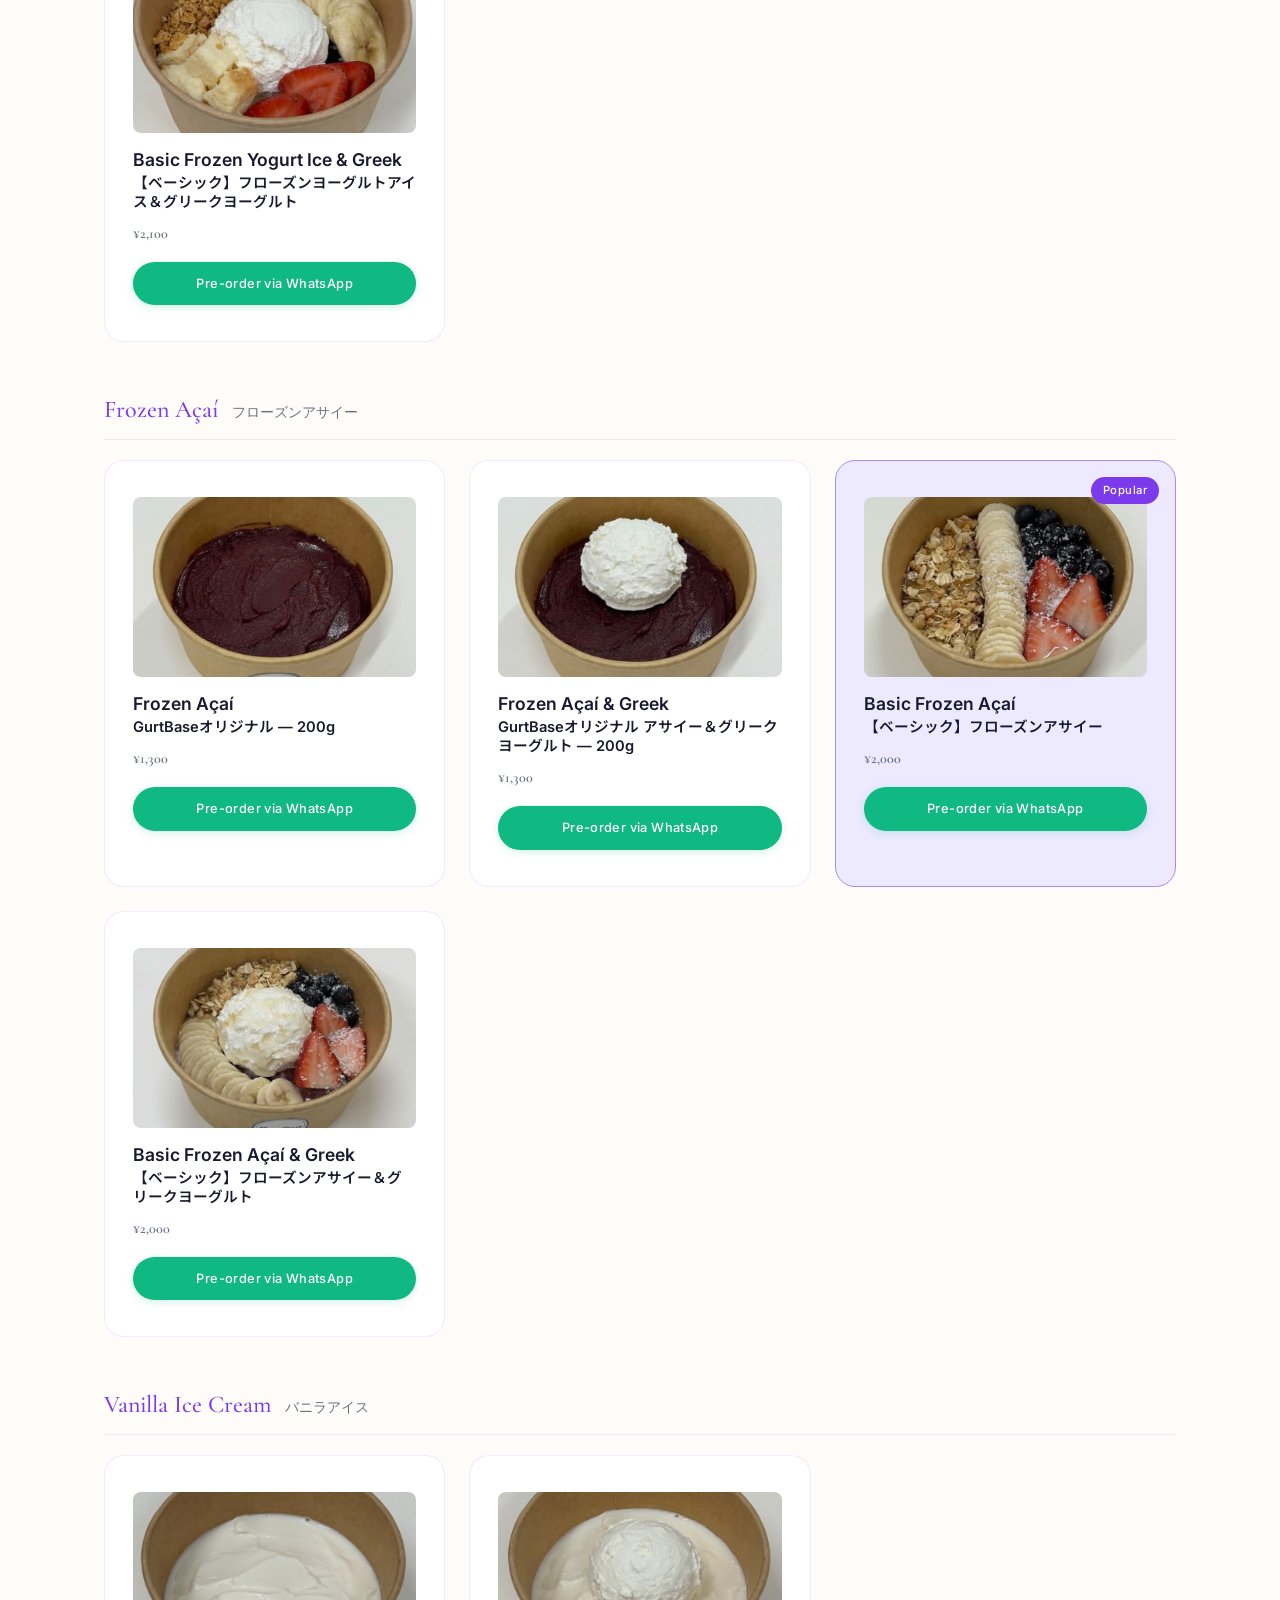
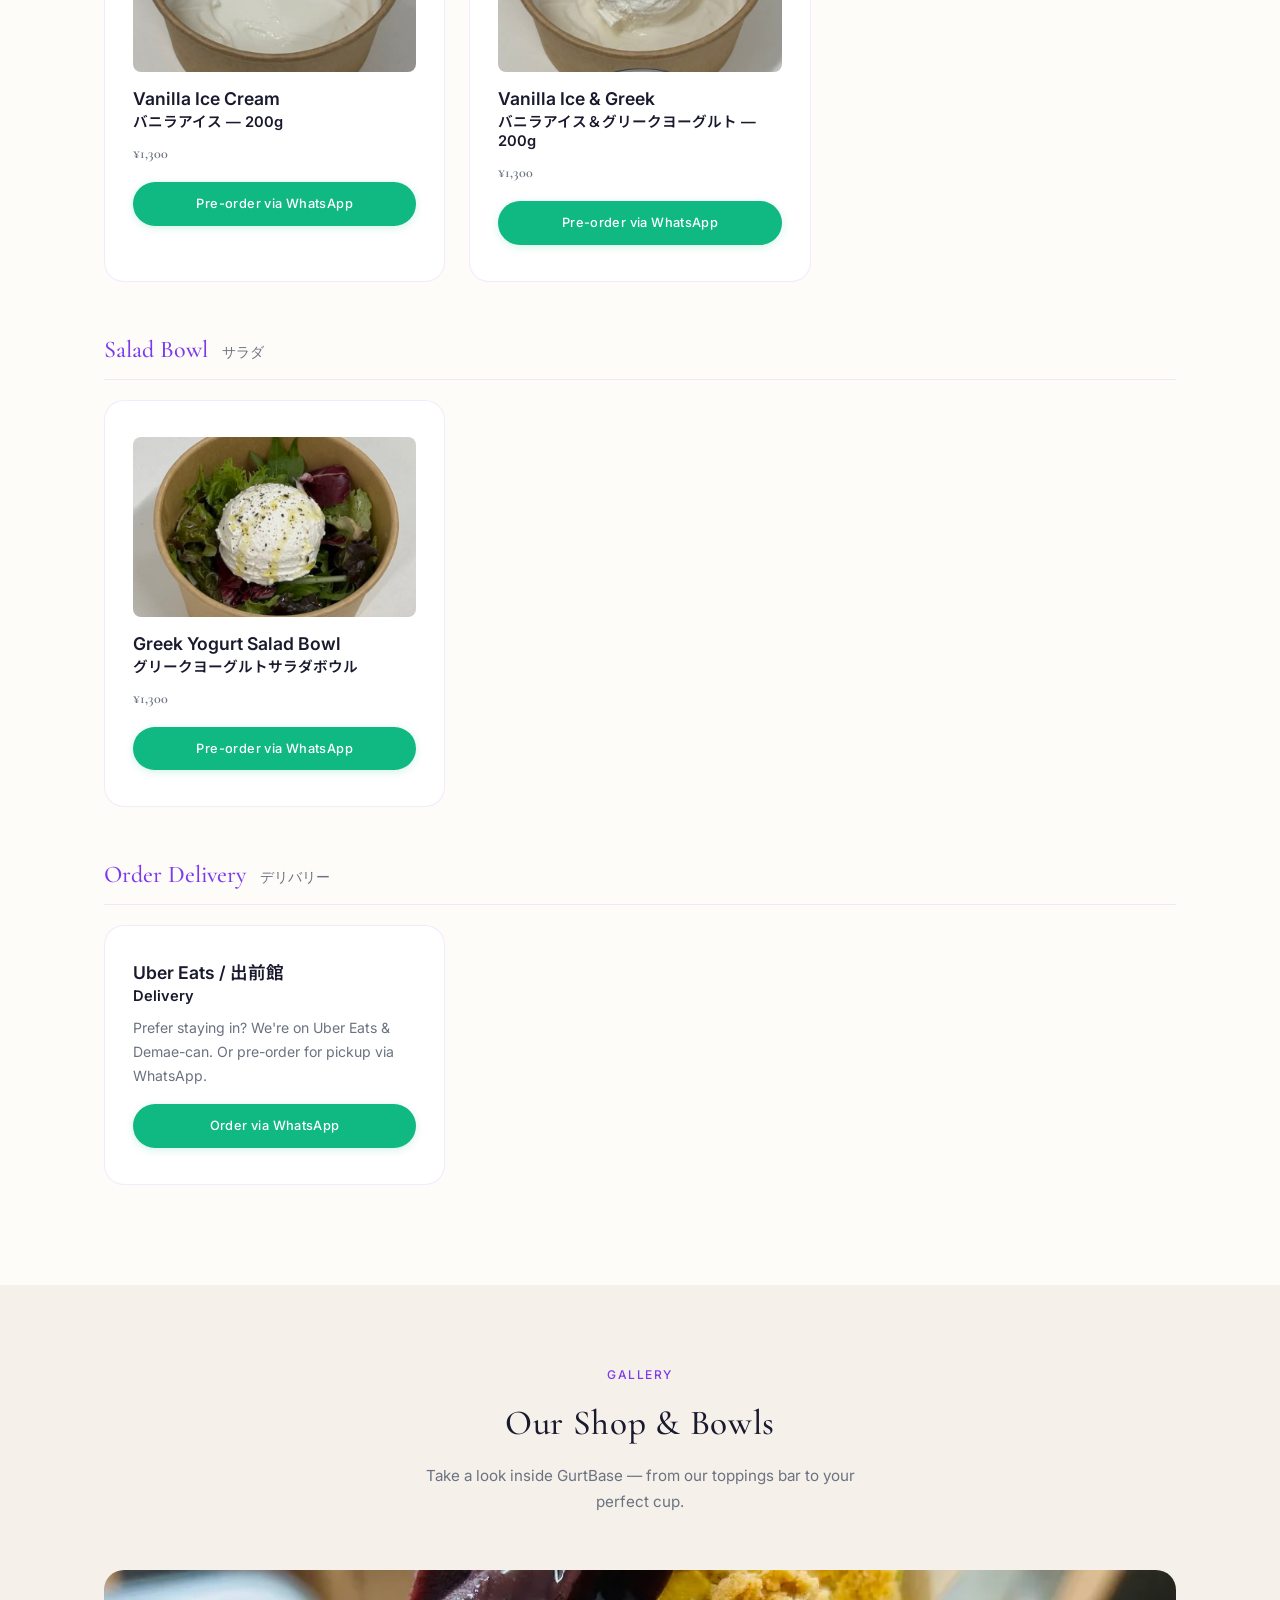
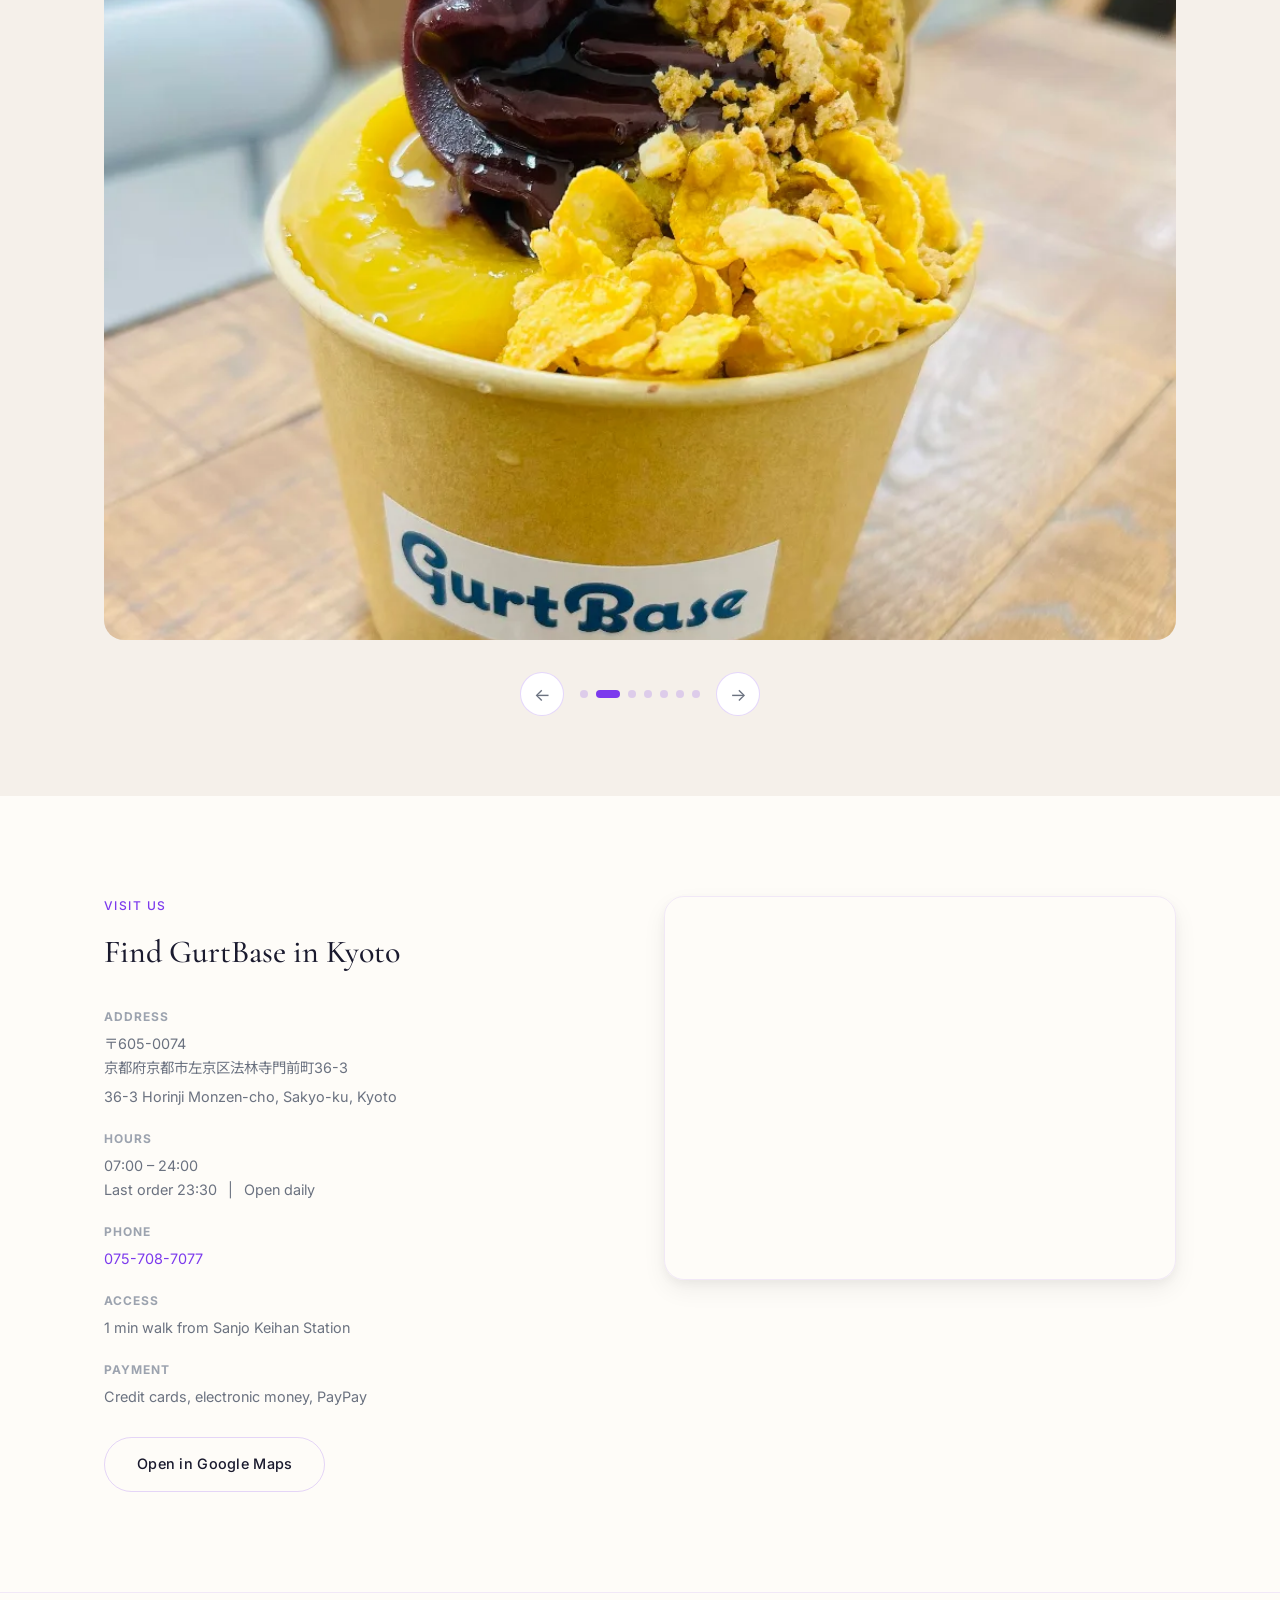
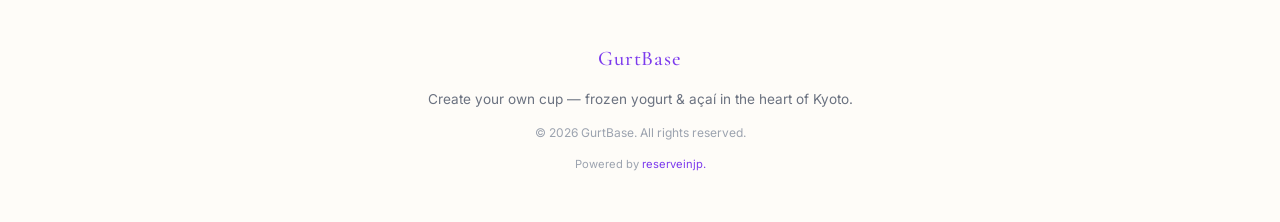
==== commit 41a8e626: "Update booking form and sync content across language pages Co-Authored-By: Claude Opus 4.7 <noreply@" ====
--- a/en/index.html
+++ b/en/index.html
@@ -119,69 +119,69 @@
               <img class="concept-img" src="../picture/グリークヨーグルト/プレーングリークヨーグルト 100g.png" alt="Plain Greek Yogurt 100g" loading="lazy">
               <h3>Plain Greek Yogurt<small>プレーン — 100g</small></h3>
               <p class="menu-price">¥700</p>
-              <a href="../booking.html?type=Pre-order%20Pickup" class="btn-booking">Pre-order via WhatsApp</a>
+              <a href="../booking.html?type=Pre-order%20Pickup&product=plain-100g" class="btn-booking">Pre-order via WhatsApp</a>
             </article>
             <article class="concept-card">
               <img class="concept-img" src="../picture/グリークヨーグルト/プレーングリークヨーグルト150g.png" alt="Plain Greek Yogurt 150g" loading="lazy">
               <h3>Plain Greek Yogurt<small>プレーン — 150g</small></h3>
               <p class="menu-price">¥1,000</p>
-              <a href="../booking.html?type=Pre-order%20Pickup" class="btn-booking">Pre-order via WhatsApp</a>
+              <a href="../booking.html?type=Pre-order%20Pickup&product=plain-150g" class="btn-booking">Pre-order via WhatsApp</a>
             </article>
             <article class="concept-card">
               <img class="concept-img" src="../picture/グリークヨーグルト/ハニーグリークヨーグルト 100g.png" alt="Honey Greek Yogurt 100g" loading="lazy">
               <h3>Honey Greek Yogurt<small>ハニー — 100g</small></h3>
               <p class="menu-price">¥800</p>
-              <a href="../booking.html?type=Pre-order%20Pickup" class="btn-booking">Pre-order via WhatsApp</a>
+              <a href="../booking.html?type=Pre-order%20Pickup&product=honey-100g" class="btn-booking">Pre-order via WhatsApp</a>
             </article>
             <article class="concept-card">
               <img class="concept-img" src="../picture/グリークヨーグルト/ハニーグリークヨーグルト 150g.png" alt="Honey Greek Yogurt 150g" loading="lazy">
               <h3>Honey Greek Yogurt<small>ハニー — 150g</small></h3>
               <p class="menu-price">¥1,100</p>
-              <a href="../booking.html?type=Pre-order%20Pickup" class="btn-booking">Pre-order via WhatsApp</a>
+              <a href="../booking.html?type=Pre-order%20Pickup&product=honey-150g" class="btn-booking">Pre-order via WhatsApp</a>
             </article>
             <article class="concept-card">
               <img class="concept-img" src="../picture/グリークヨーグルト/オレオグリークヨーグルト 100g.png" alt="Oreo Greek Yogurt 100g" loading="lazy">
               <h3>Oreo Greek Yogurt<small>オレオ — 100g</small></h3>
               <p class="menu-price">¥800</p>
-              <a href="../booking.html?type=Pre-order%20Pickup" class="btn-booking">Pre-order via WhatsApp</a>
+              <a href="../booking.html?type=Pre-order%20Pickup&product=oreo-100g" class="btn-booking">Pre-order via WhatsApp</a>
             </article>
             <article class="concept-card">
               <img class="concept-img" src="../picture/グリークヨーグルト/オレオグリークヨーグルト150g.png" alt="Oreo Greek Yogurt 150g" loading="lazy">
               <h3>Oreo Greek Yogurt<small>オレオ — 150g</small></h3>
               <p class="menu-price">¥1,100</p>
-              <a href="../booking.html?type=Pre-order%20Pickup" class="btn-booking">Pre-order via WhatsApp</a>
+              <a href="../booking.html?type=Pre-order%20Pickup&product=oreo-150g" class="btn-booking">Pre-order via WhatsApp</a>
             </article>
             <article class="concept-card">
               <img class="concept-img" src="../picture/グリークヨーグルト/ロータスグリークヨーグルト 100g.png" alt="Lotus Greek Yogurt 100g" loading="lazy">
               <h3>Lotus Greek Yogurt<small>ロータス — 100g</small></h3>
               <p class="menu-price">¥800</p>
-              <a href="../booking.html?type=Pre-order%20Pickup" class="btn-booking">Pre-order via WhatsApp</a>
+              <a href="../booking.html?type=Pre-order%20Pickup&product=lotus-100g" class="btn-booking">Pre-order via WhatsApp</a>
             </article>
             <article class="concept-card">
               <img class="concept-img" src="../picture/グリークヨーグルト/ロータスグリークヨーグルト150g.png" alt="Lotus Greek Yogurt 150g" loading="lazy">
               <h3>Lotus Greek Yogurt<small>ロータス — 150g</small></h3>
               <p class="menu-price">¥1,100</p>
-              <a href="../booking.html?type=Pre-order%20Pickup" class="btn-booking">Pre-order via WhatsApp</a>
+              <a href="../booking.html?type=Pre-order%20Pickup&product=lotus-150g" class="btn-booking">Pre-order via WhatsApp</a>
             </article>
             <article class="concept-card featured">
               <span class="badge">Special</span>
               <img class="concept-img" src="../picture/グリークヨーグルト/チョコ（いちご、くるみ、チョコブラウニー、オレオ、チョコチップ、チョコクランチ、チョコソース）.png" alt="Chocolate Special" loading="lazy">
               <h3>Chocolate Special<small>チョコスペシャル</small></h3>
               <p class="menu-price">¥1,900</p>
-              <a href="../booking.html?type=Pre-order%20Pickup" class="btn-booking">Pre-order via WhatsApp</a>
+              <a href="../booking.html?type=Pre-order%20Pickup&product=choco-special" class="btn-booking">Pre-order via WhatsApp</a>
             </article>
             <article class="concept-card">
               <img class="concept-img" src="../picture/グリークヨーグルト/定番（いちご、ブルーベリー、バナナ、コムハニ、オートミール、くるみ、はちみつ、クランキーナッツ）.png" alt="Classic" loading="lazy">
               <h3>Classic<small>定番</small></h3>
               <p class="menu-price">¥1,900</p>
-              <a href="../booking.html?type=Pre-order%20Pickup" class="btn-booking">Pre-order via WhatsApp</a>
+              <a href="../booking.html?type=Pre-order%20Pickup&product=classic" class="btn-booking">Pre-order via WhatsApp</a>
             </article>
             <article class="concept-card featured">
               <span class="badge">Special</span>
               <img class="concept-img" src="../picture/グリークヨーグルト/フルーツスペシャル（いちご、ブルーベリー、バナナ、季節のフルーツ2種、コムハニー、クランキーナッツ、はちみつ）.png" alt="Fruit Special" loading="lazy">
               <h3>Fruit Special<small>フルーツスペシャル</small></h3>
               <p class="menu-price">¥2,200</p>
-              <a href="../booking.html?type=Pre-order%20Pickup" class="btn-booking">Pre-order via WhatsApp</a>
+              <a href="../booking.html?type=Pre-order%20Pickup&product=fruit-special" class="btn-booking">Pre-order via WhatsApp</a>
             </article>
           </div>
         </div>
@@ -194,26 +194,26 @@
               <img class="concept-img" src="../picture/フローズンヨーグルトアイス/フローズンヨーグルトアイス　200g.png" alt="Frozen Yogurt Ice 200g" loading="lazy">
               <h3>Frozen Yogurt Ice<small>フローズンヨーグルトアイス — 200g</small></h3>
               <p class="menu-price">¥1,300</p>
-              <a href="../booking.html?type=Pre-order%20Pickup" class="btn-booking">Pre-order via WhatsApp</a>
+              <a href="../booking.html?type=Pre-order%20Pickup&product=frozen-yogurt-200g" class="btn-booking">Pre-order via WhatsApp</a>
             </article>
             <article class="concept-card">
               <img class="concept-img" src="../picture/フローズンヨーグルトアイス/フローズンヨーグルトアイス＆グリークヨーグルト　200g.png" alt="Frozen Yogurt Ice & Greek Yogurt 200g" loading="lazy">
               <h3>Frozen Yogurt Ice &amp; Greek<small>フローズンヨーグルトアイス＆グリークヨーグルト — 200g</small></h3>
               <p class="menu-price">¥1,300</p>
-              <a href="../booking.html?type=Pre-order%20Pickup" class="btn-booking">Pre-order via WhatsApp</a>
+              <a href="../booking.html?type=Pre-order%20Pickup&product=frozen-yogurt-greek-200g" class="btn-booking">Pre-order via WhatsApp</a>
             </article>
             <article class="concept-card featured">
               <span class="badge">Popular</span>
               <img class="concept-img" src="../picture/フローズンヨーグルトアイス/【ベーシック】フローズンヨーグルトアイス　 (いちご、バナナ、チーズケーキ、マコロンクランチ、チョコシェル).png" alt="Basic Frozen Yogurt Ice" loading="lazy">
               <h3>Basic Frozen Yogurt Ice<small>【ベーシック】フローズンヨーグルトアイス</small></h3>
               <p class="menu-price">¥2,100</p>
-              <a href="../booking.html?type=Pre-order%20Pickup" class="btn-booking">Pre-order via WhatsApp</a>
+              <a href="../booking.html?type=Pre-order%20Pickup&product=basic-frozen-yogurt" class="btn-booking">Pre-order via WhatsApp</a>
             </article>
             <article class="concept-card">
               <img class="concept-img" src="../picture/フローズンヨーグルトアイス/【ベーシック】　フローズンヨーグルトアイス＆グリークヨーグルト　(いちご、バナナ、チーズケーキ、マコロンクランチ、チョコシェル).png" alt="Basic Frozen Yogurt Ice & Greek" loading="lazy">
               <h3>Basic Frozen Yogurt Ice &amp; Greek<small>【ベーシック】フローズンヨーグルトアイス＆グリークヨーグルト</small></h3>
               <p class="menu-price">¥2,100</p>
-              <a href="../booking.html?type=Pre-order%20Pickup" class="btn-booking">Pre-order via WhatsApp</a>
+              <a href="../booking.html?type=Pre-order%20Pickup&product=basic-frozen-yogurt-greek" class="btn-booking">Pre-order via WhatsApp</a>
             </article>
           </div>
         </div>
@@ -226,26 +226,26 @@
               <img class="concept-img" src="../picture/フローズンアサイー/GurtBaseオリジナル　フローズンアサイー　200g.png" alt="Frozen Açaí 200g" loading="lazy">
               <h3>Frozen Açaí<small>GurtBaseオリジナル — 200g</small></h3>
               <p class="menu-price">¥1,300</p>
-              <a href="../booking.html?type=Pre-order%20Pickup" class="btn-booking">Pre-order via WhatsApp</a>
+              <a href="../booking.html?type=Pre-order%20Pickup&product=acai-200g" class="btn-booking">Pre-order via WhatsApp</a>
             </article>
             <article class="concept-card">
               <img class="concept-img" src="../picture/フローズンアサイー/GurtBaseオリジナル　フローズンアサイー＆グリークヨーグルト　200g.png" alt="Frozen Açaí & Greek 200g" loading="lazy">
               <h3>Frozen Açaí &amp; Greek<small>GurtBaseオリジナル アサイー＆グリークヨーグルト — 200g</small></h3>
               <p class="menu-price">¥1,300</p>
-              <a href="../booking.html?type=Pre-order%20Pickup" class="btn-booking">Pre-order via WhatsApp</a>
+              <a href="../booking.html?type=Pre-order%20Pickup&product=acai-greek-200g" class="btn-booking">Pre-order via WhatsApp</a>
             </article>
             <article class="concept-card featured">
               <span class="badge">Popular</span>
               <img class="concept-img" src="../picture/フローズンアサイー/【ベーシック】GurtBaseオリジナル　フローズンアサイー　(いちご、ブルーベリー、バナナ、グラノーラ、ココナッツファイン、はちみつ).png" alt="Basic Frozen Açaí" loading="lazy">
               <h3>Basic Frozen Açaí<small>【ベーシック】フローズンアサイー</small></h3>
               <p class="menu-price">¥2,000</p>
-              <a href="../booking.html?type=Pre-order%20Pickup" class="btn-booking">Pre-order via WhatsApp</a>
+              <a href="../booking.html?type=Pre-order%20Pickup&product=basic-acai" class="btn-booking">Pre-order via WhatsApp</a>
             </article>
             <article class="concept-card">
               <img class="concept-img" src="../picture/フローズンアサイー/【ベーシック】GurtBaseオリジナル　フローズンアサイー＆グリークヨーグルト　(いちご、ブルーベリー、バナナ、グラノーラ、ココナッツファイン、はちみつ).png" alt="Basic Frozen Açaí & Greek" loading="lazy">
               <h3>Basic Frozen Açaí &amp; Greek<small>【ベーシック】フローズンアサイー＆グリークヨーグルト</small></h3>
               <p class="menu-price">¥2,000</p>
-              <a href="../booking.html?type=Pre-order%20Pickup" class="btn-booking">Pre-order via WhatsApp</a>
+              <a href="../booking.html?type=Pre-order%20Pickup&product=basic-acai-greek" class="btn-booking">Pre-order via WhatsApp</a>
             </article>
           </div>
         </div>
@@ -258,13 +258,13 @@
               <img class="concept-img" src="../picture/バニラアイス/バニラアイス　200g.png" alt="Vanilla Ice 200g" loading="lazy">
               <h3>Vanilla Ice Cream<small>バニラアイス — 200g</small></h3>
               <p class="menu-price">¥1,300</p>
-              <a href="../booking.html?type=Pre-order%20Pickup" class="btn-booking">Pre-order via WhatsApp</a>
+              <a href="../booking.html?type=Pre-order%20Pickup&product=vanilla-200g" class="btn-booking">Pre-order via WhatsApp</a>
             </article>
             <article class="concept-card">
               <img class="concept-img" src="../picture/バニラアイス/バニラアイス＆グリークヨーグルト　200g.png" alt="Vanilla Ice & Greek 200g" loading="lazy">
               <h3>Vanilla Ice &amp; Greek<small>バニラアイス＆グリークヨーグルト — 200g</small></h3>
               <p class="menu-price">¥1,300</p>
-              <a href="../booking.html?type=Pre-order%20Pickup" class="btn-booking">Pre-order via WhatsApp</a>
+              <a href="../booking.html?type=Pre-order%20Pickup&product=vanilla-greek-200g" class="btn-booking">Pre-order via WhatsApp</a>
             </article>
           </div>
         </div>
@@ -277,7 +277,7 @@
               <img class="concept-img" src="../picture/サラダ/グリークヨーグルトサラダボウル.png" alt="Greek Yogurt Salad Bowl" loading="lazy">
               <h3>Greek Yogurt Salad Bowl<small>グリークヨーグルトサラダボウル</small></h3>
               <p class="menu-price">¥1,300</p>
-              <a href="../booking.html?type=Pre-order%20Pickup" class="btn-booking">Pre-order via WhatsApp</a>
+              <a href="../booking.html?type=Pre-order%20Pickup&product=salad-bowl" class="btn-booking">Pre-order via WhatsApp</a>
             </article>
           </div>
         </div>
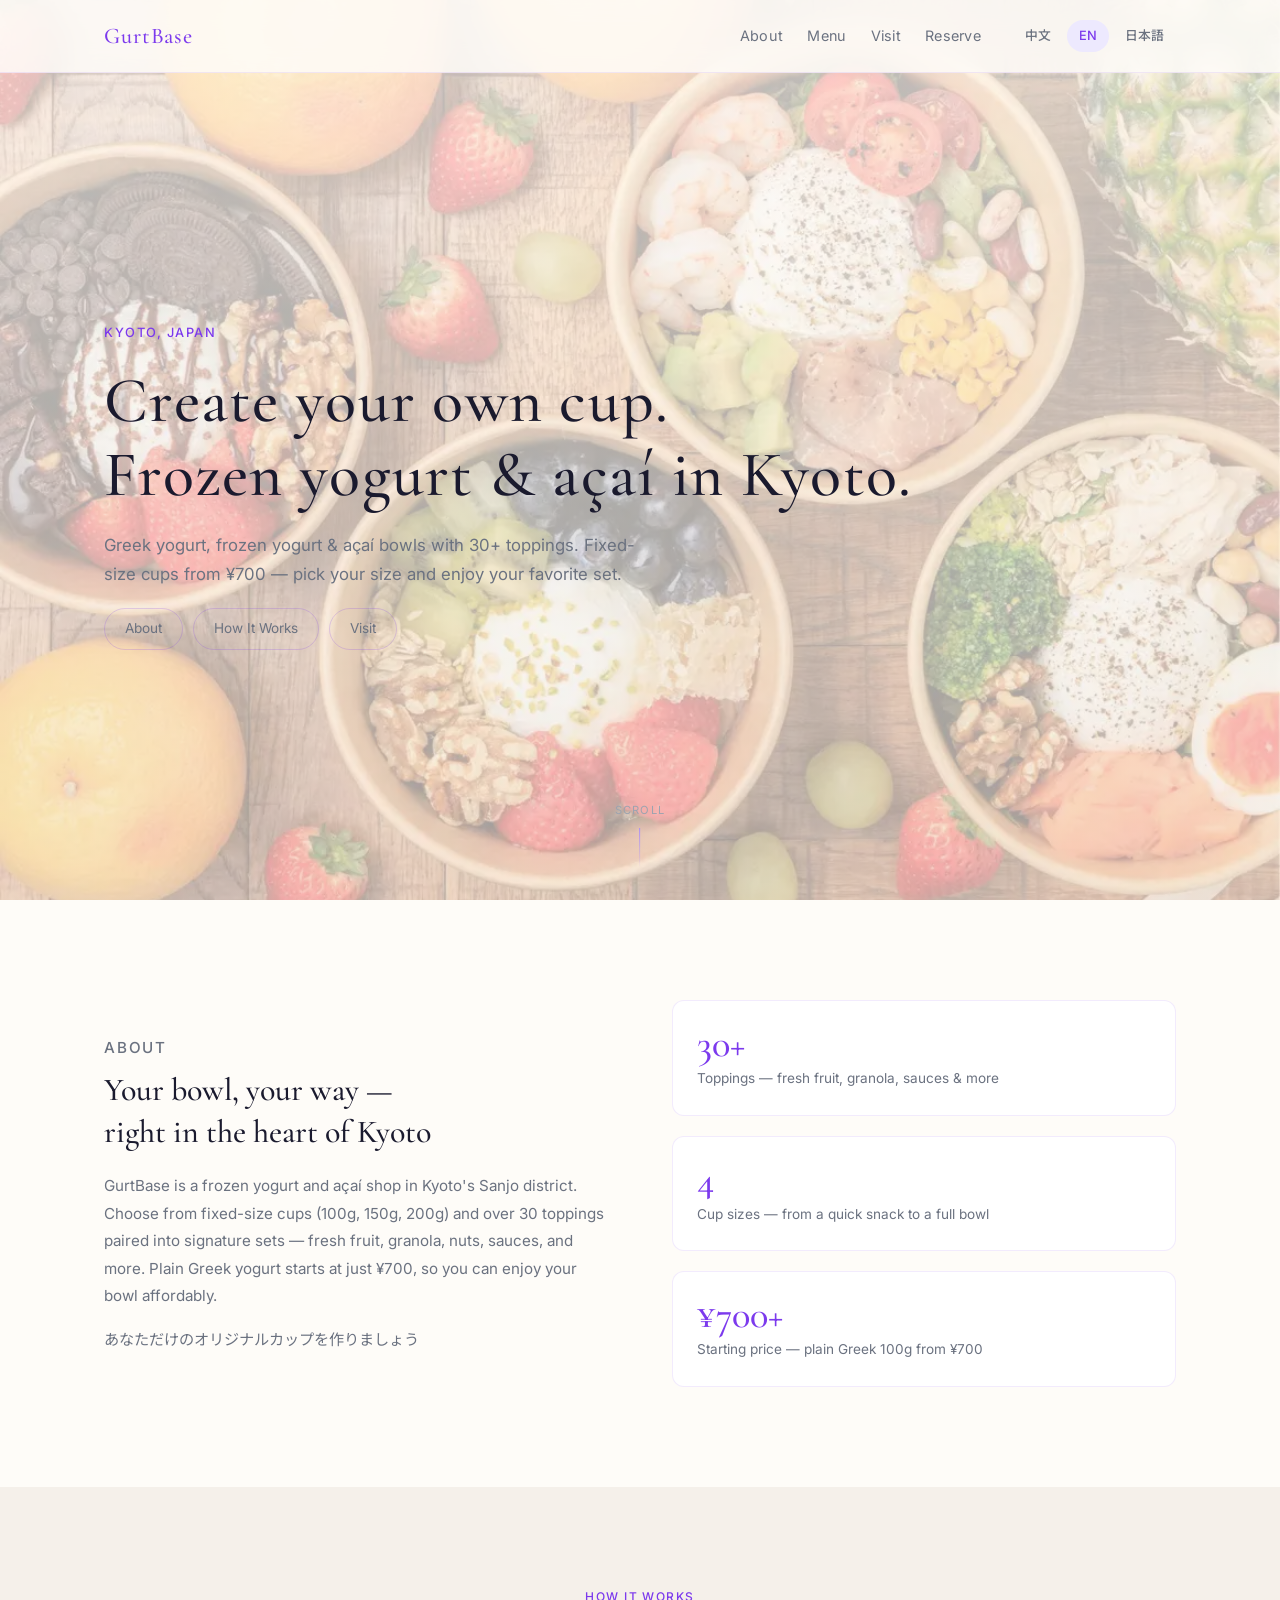
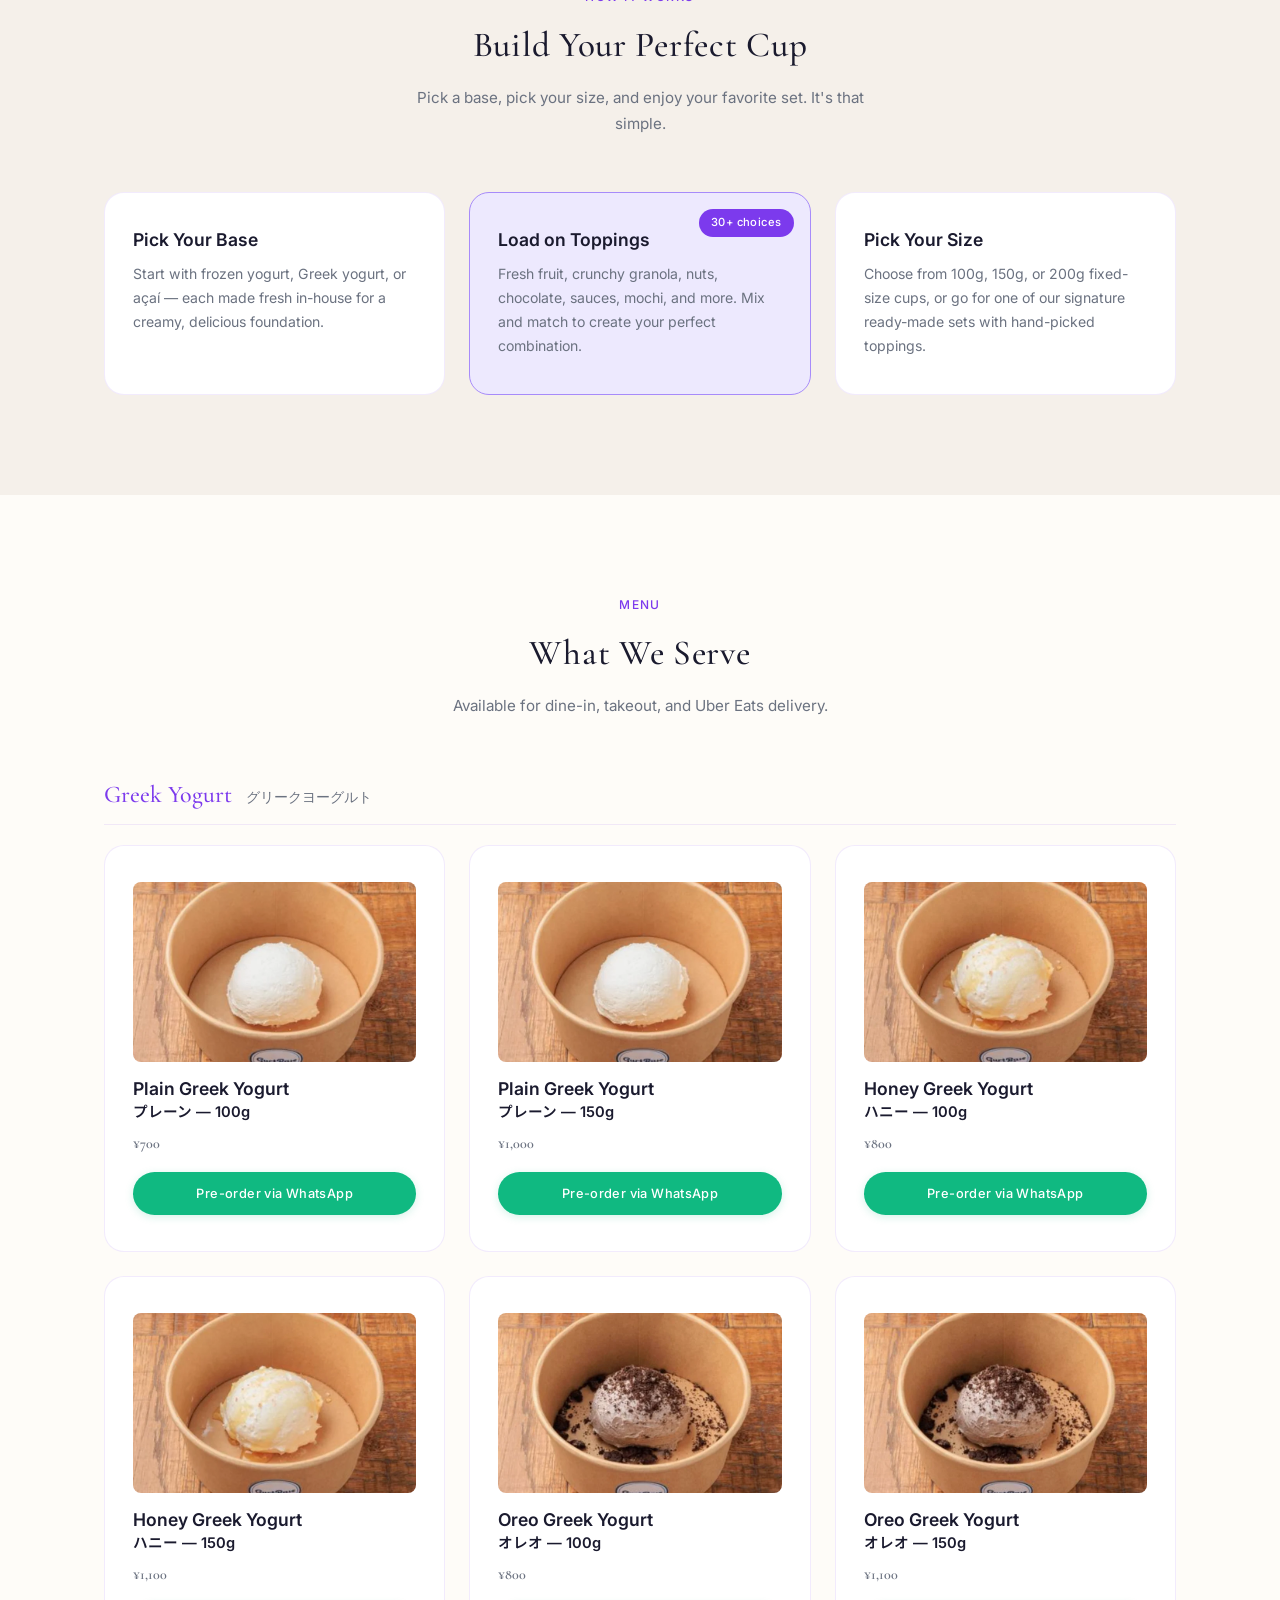
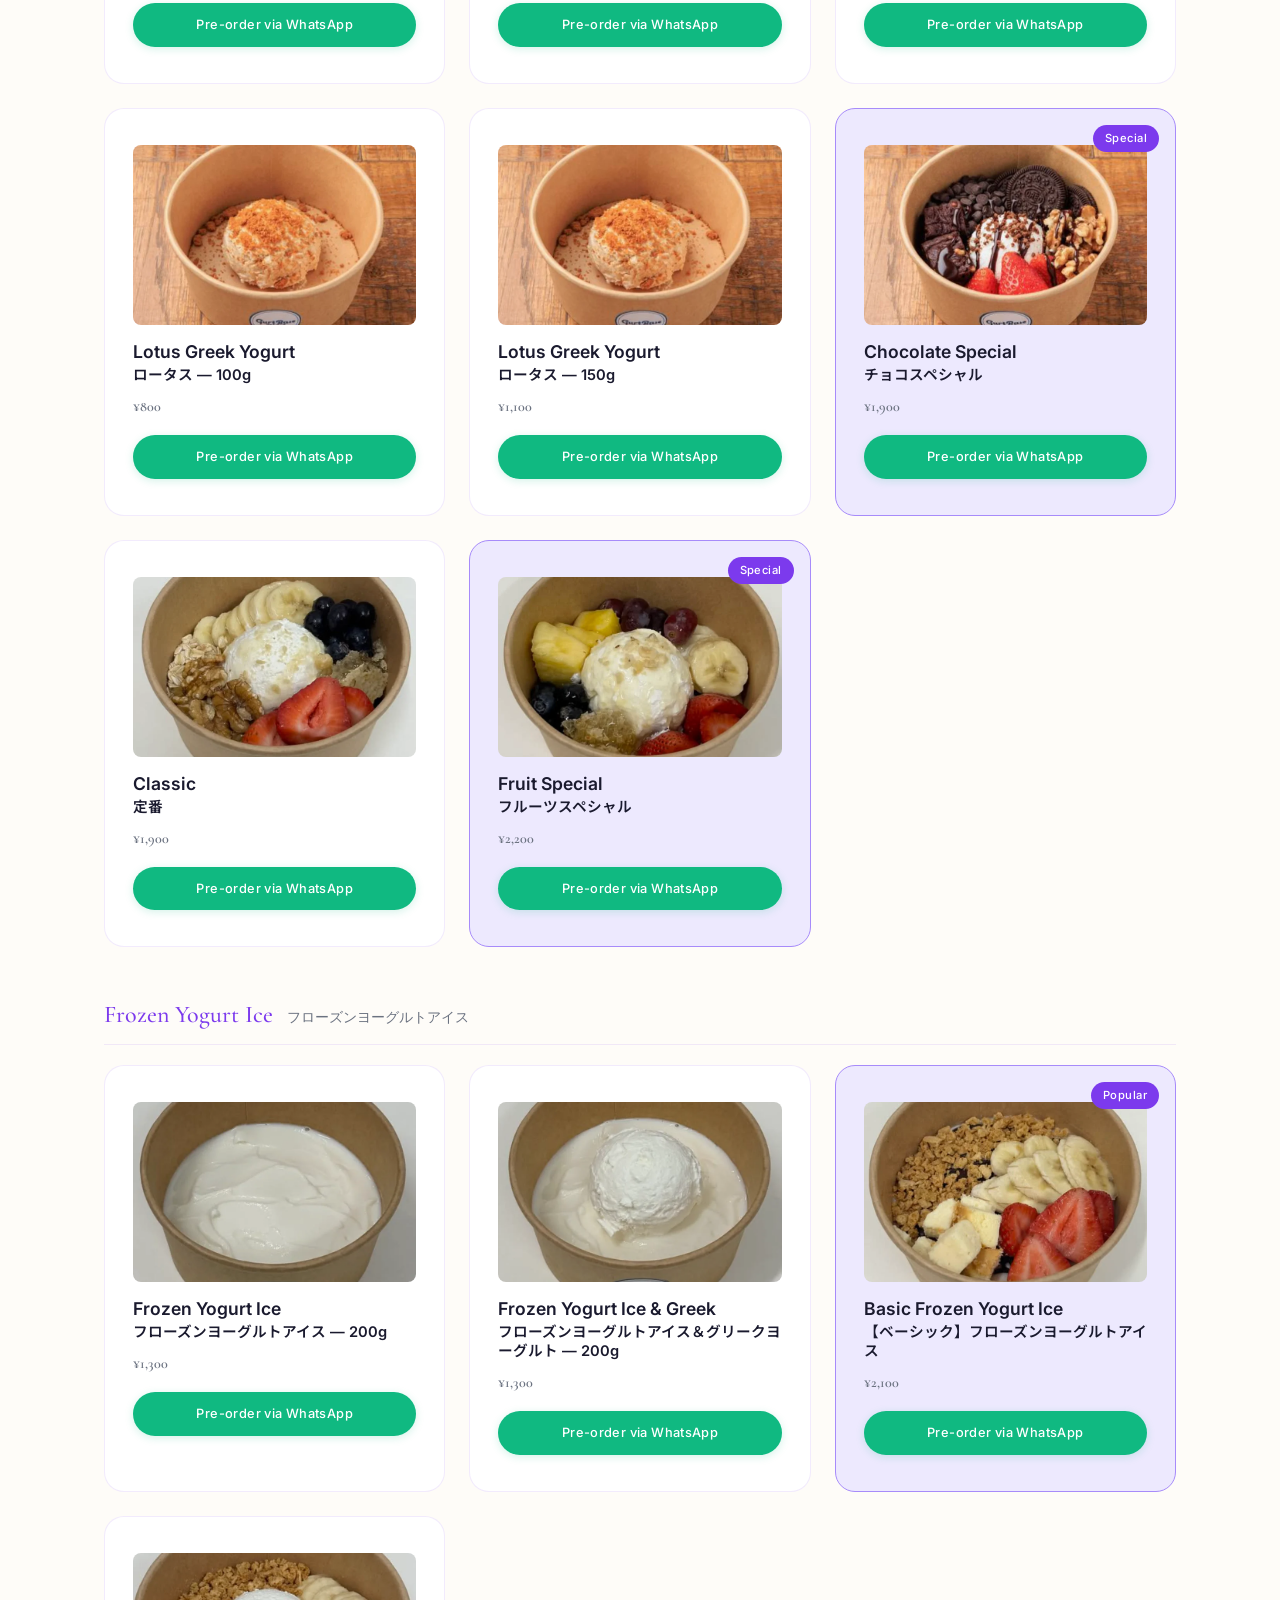
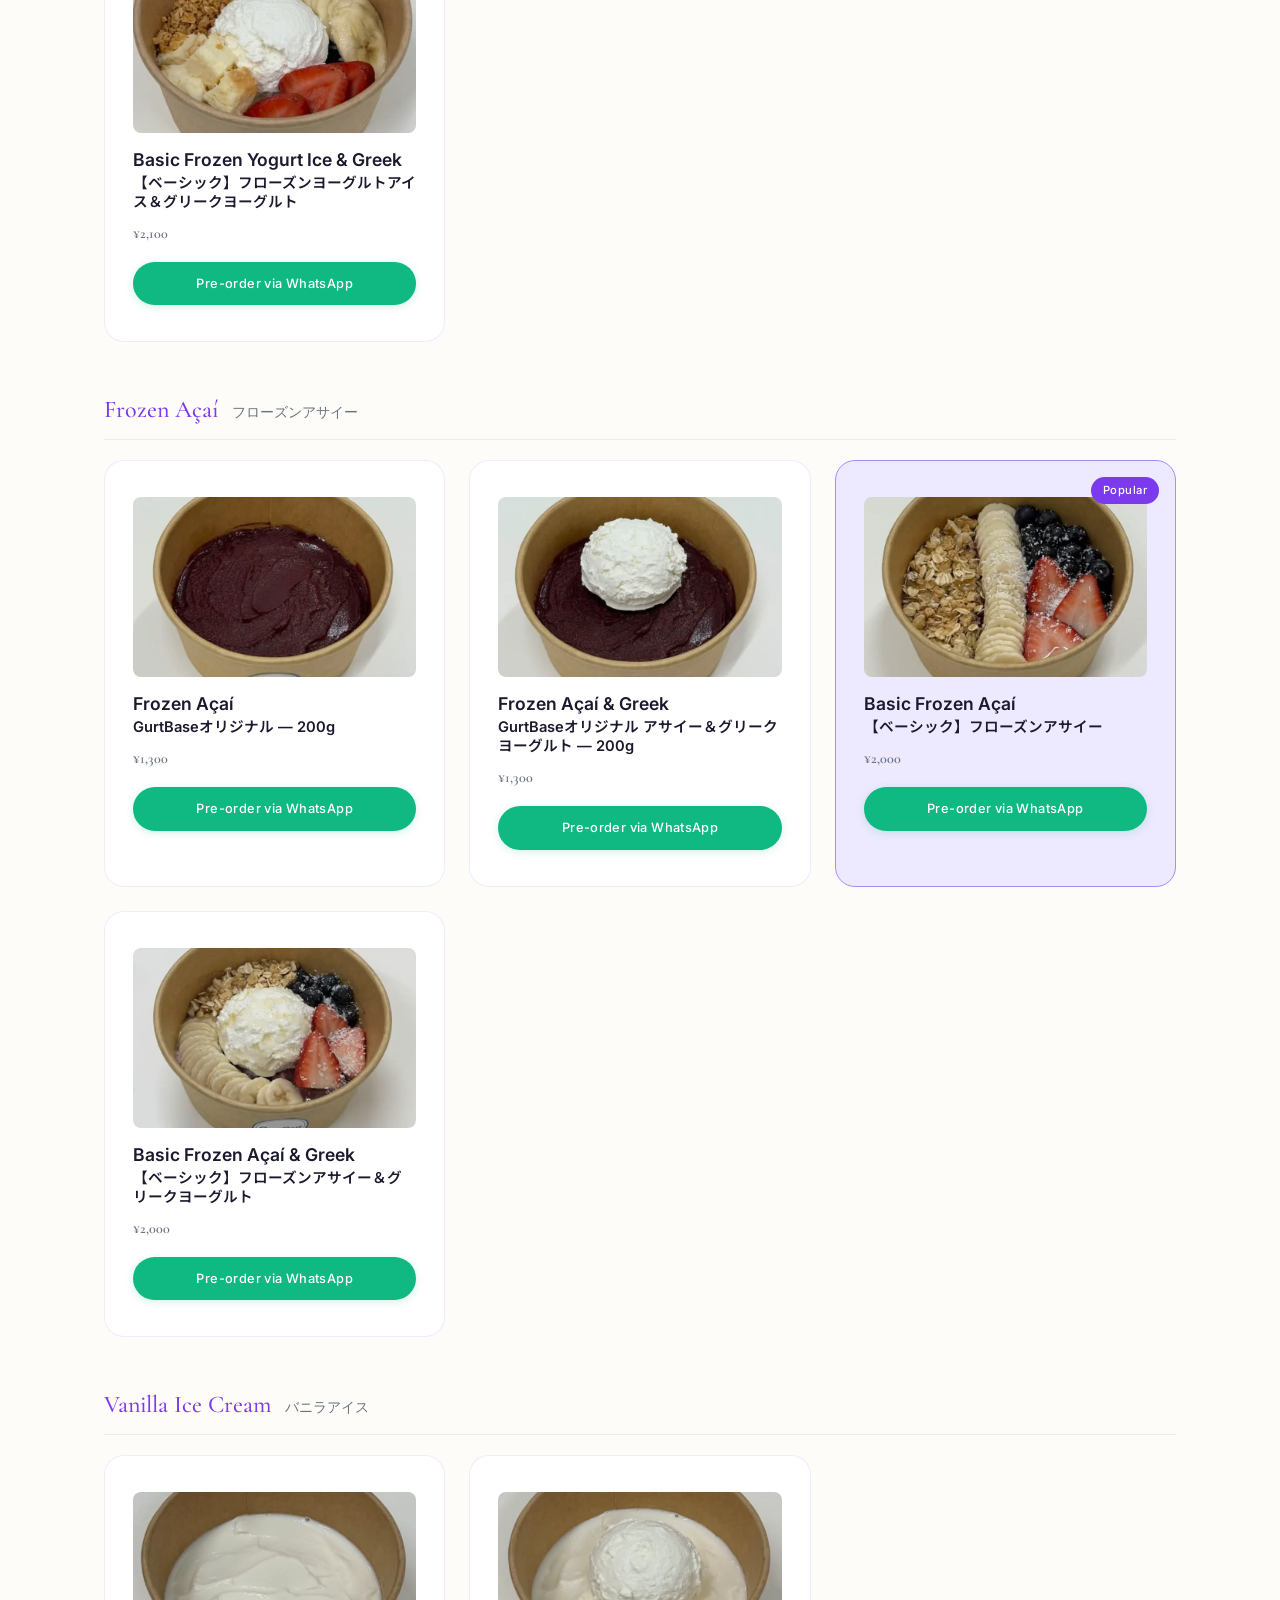
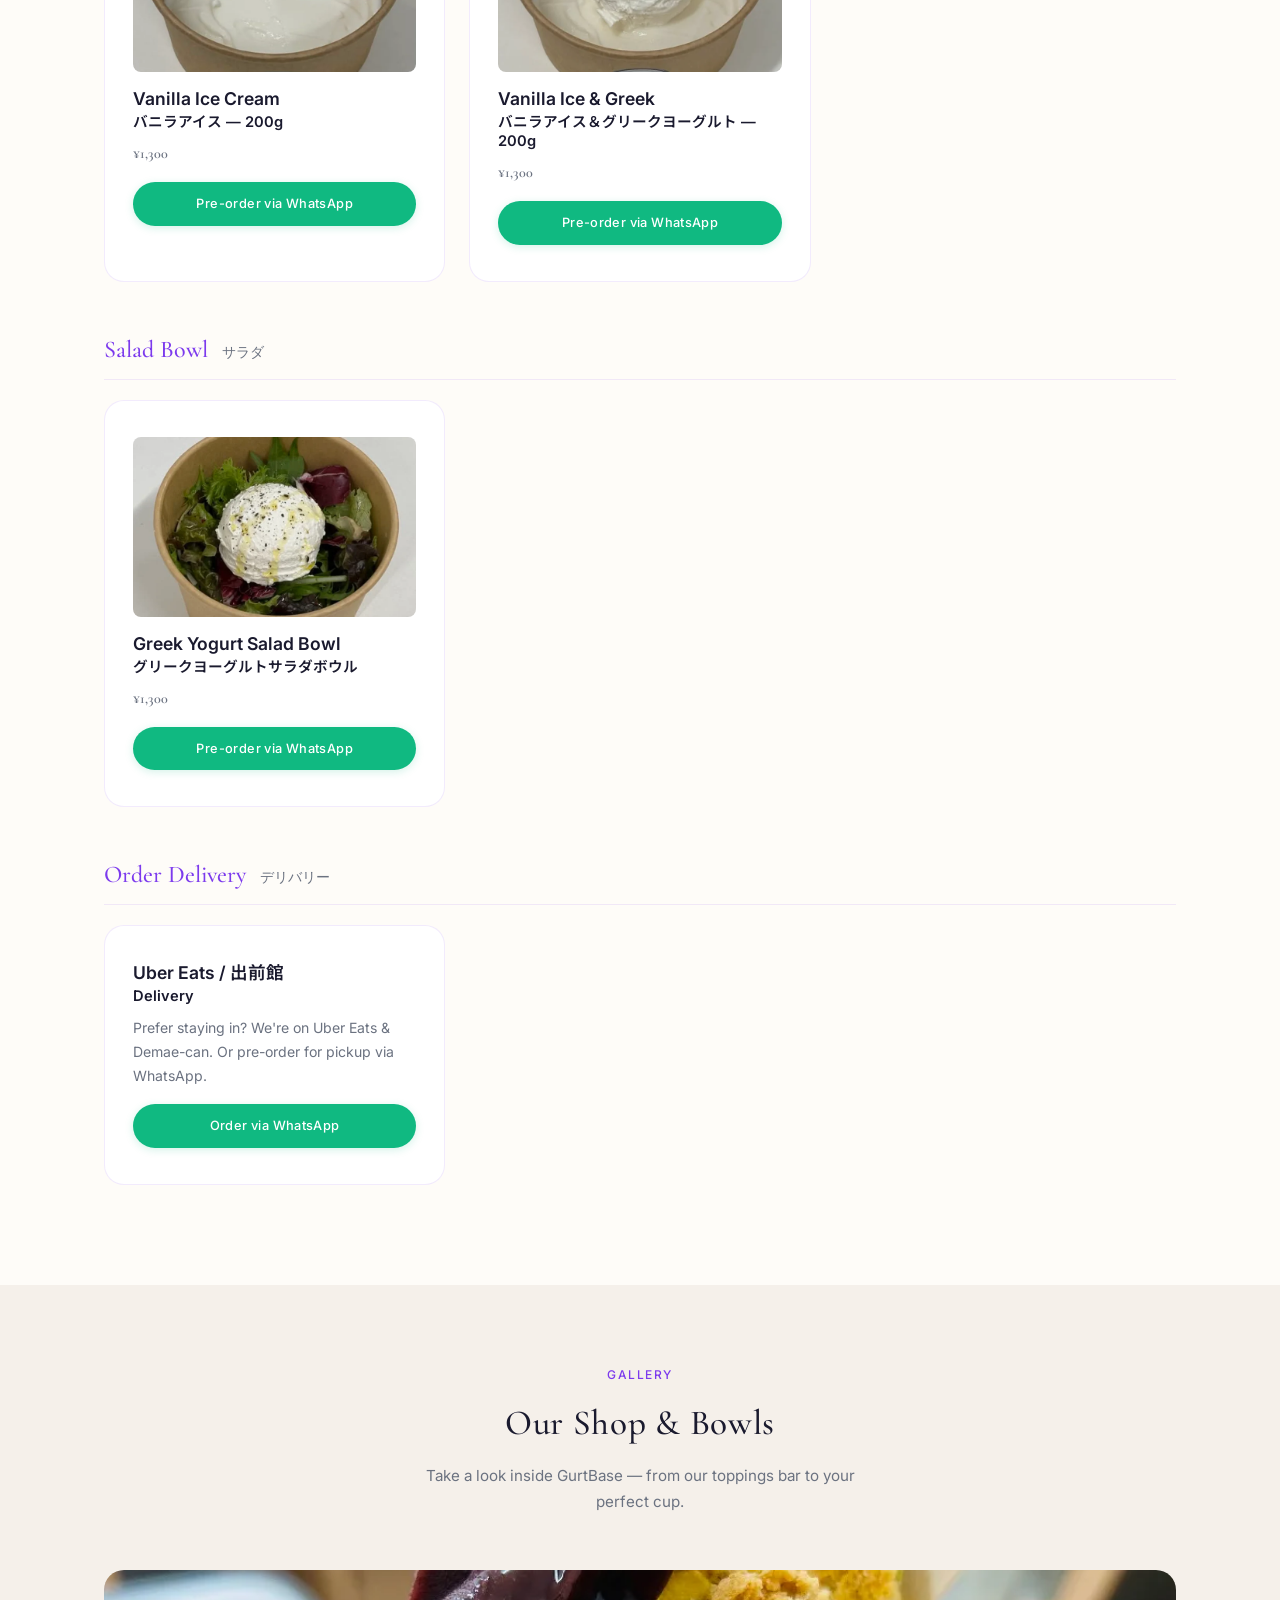
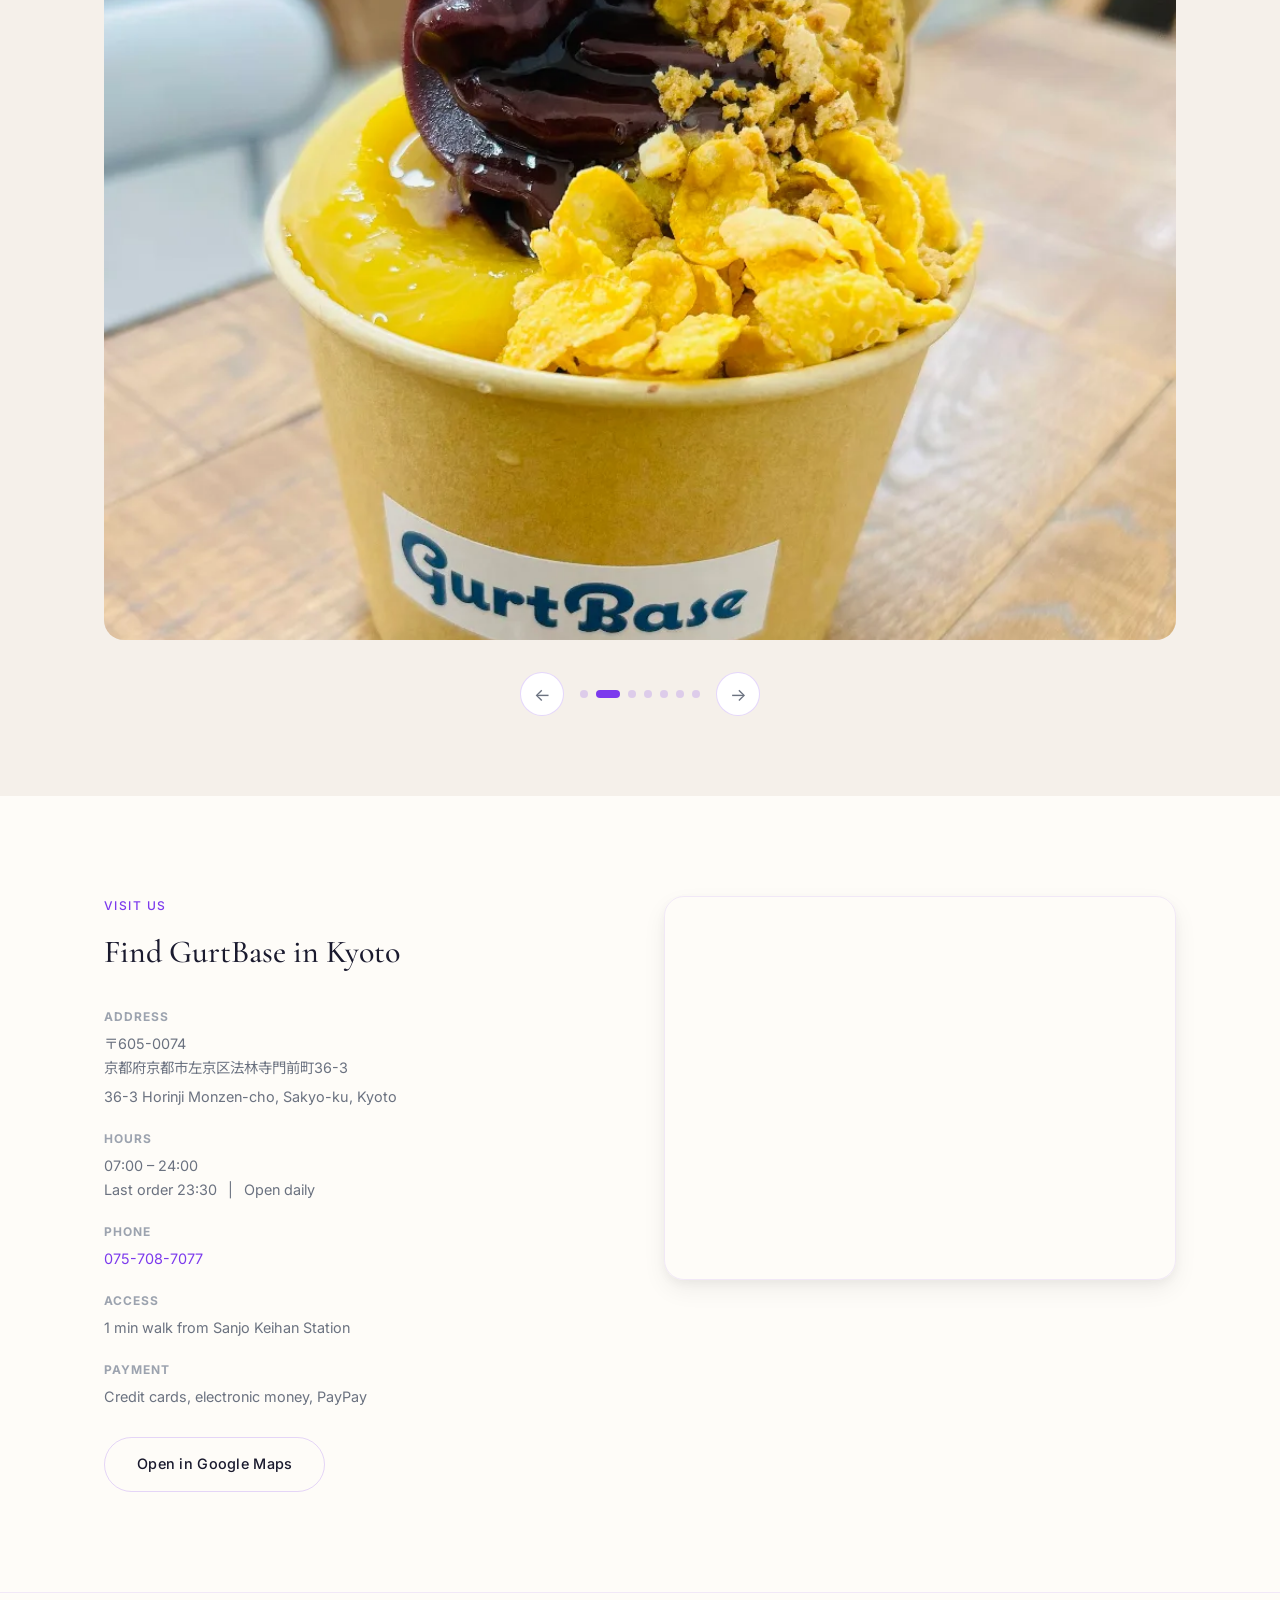
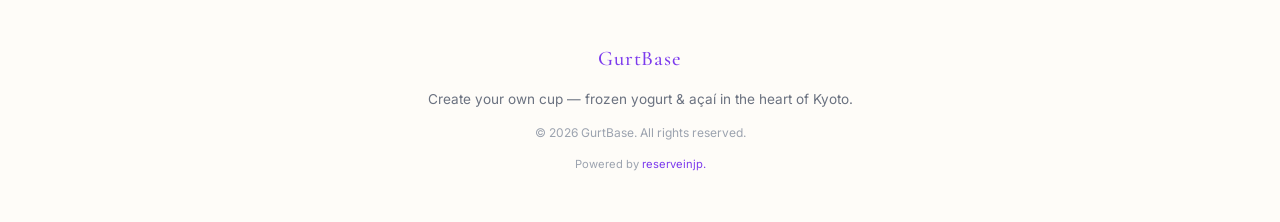
==== commit e3e2d9ed: "Convert product images from PNG to WebP and update all references Co-Authored-By: Claude Opus 4.7 <n" ====
--- a/en/index.html
+++ b/en/index.html
@@ -35,7 +35,7 @@
   </header>
 
   <main>
-    <section class="hero" style="background: url(../picture/Head/Fruits.png) center/cover no-repeat;">
+    <section class="hero" style="background: url(../picture/Head/Fruits.webp) center/cover no-repeat;">
       <div class="hero-grid-overlay"></div>
       <div class="hero-content container">
         <p class="hero-tag">Kyoto, Japan</p>
@@ -116,69 +116,69 @@
           <h3 class="menu-cat-title">Greek Yogurt <small>グリークヨーグルト</small></h3>
           <div class="service-grid">
             <article class="concept-card">
-              <img class="concept-img" src="../picture/グリークヨーグルト/プレーングリークヨーグルト 100g.png" alt="Plain Greek Yogurt 100g" loading="lazy">
+              <img class="concept-img" src="../picture/グリークヨーグルト/プレーングリークヨーグルト 100g.webp" alt="Plain Greek Yogurt 100g" loading="lazy">
               <h3>Plain Greek Yogurt<small>プレーン — 100g</small></h3>
               <p class="menu-price">¥700</p>
               <a href="../booking.html?type=Pre-order%20Pickup&product=plain-100g" class="btn-booking">Pre-order via WhatsApp</a>
             </article>
             <article class="concept-card">
-              <img class="concept-img" src="../picture/グリークヨーグルト/プレーングリークヨーグルト150g.png" alt="Plain Greek Yogurt 150g" loading="lazy">
+              <img class="concept-img" src="../picture/グリークヨーグルト/プレーングリークヨーグルト150g.webp" alt="Plain Greek Yogurt 150g" loading="lazy">
               <h3>Plain Greek Yogurt<small>プレーン — 150g</small></h3>
               <p class="menu-price">¥1,000</p>
               <a href="../booking.html?type=Pre-order%20Pickup&product=plain-150g" class="btn-booking">Pre-order via WhatsApp</a>
             </article>
             <article class="concept-card">
-              <img class="concept-img" src="../picture/グリークヨーグルト/ハニーグリークヨーグルト 100g.png" alt="Honey Greek Yogurt 100g" loading="lazy">
+              <img class="concept-img" src="../picture/グリークヨーグルト/ハニーグリークヨーグルト 100g.webp" alt="Honey Greek Yogurt 100g" loading="lazy">
               <h3>Honey Greek Yogurt<small>ハニー — 100g</small></h3>
               <p class="menu-price">¥800</p>
               <a href="../booking.html?type=Pre-order%20Pickup&product=honey-100g" class="btn-booking">Pre-order via WhatsApp</a>
             </article>
             <article class="concept-card">
-              <img class="concept-img" src="../picture/グリークヨーグルト/ハニーグリークヨーグルト 150g.png" alt="Honey Greek Yogurt 150g" loading="lazy">
+              <img class="concept-img" src="../picture/グリークヨーグルト/ハニーグリークヨーグルト 150g.webp" alt="Honey Greek Yogurt 150g" loading="lazy">
               <h3>Honey Greek Yogurt<small>ハニー — 150g</small></h3>
               <p class="menu-price">¥1,100</p>
               <a href="../booking.html?type=Pre-order%20Pickup&product=honey-150g" class="btn-booking">Pre-order via WhatsApp</a>
             </article>
             <article class="concept-card">
-              <img class="concept-img" src="../picture/グリークヨーグルト/オレオグリークヨーグルト 100g.png" alt="Oreo Greek Yogurt 100g" loading="lazy">
+              <img class="concept-img" src="../picture/グリークヨーグルト/オレオグリークヨーグルト 100g.webp" alt="Oreo Greek Yogurt 100g" loading="lazy">
               <h3>Oreo Greek Yogurt<small>オレオ — 100g</small></h3>
               <p class="menu-price">¥800</p>
               <a href="../booking.html?type=Pre-order%20Pickup&product=oreo-100g" class="btn-booking">Pre-order via WhatsApp</a>
             </article>
             <article class="concept-card">
-              <img class="concept-img" src="../picture/グリークヨーグルト/オレオグリークヨーグルト150g.png" alt="Oreo Greek Yogurt 150g" loading="lazy">
+              <img class="concept-img" src="../picture/グリークヨーグルト/オレオグリークヨーグルト150g.webp" alt="Oreo Greek Yogurt 150g" loading="lazy">
               <h3>Oreo Greek Yogurt<small>オレオ — 150g</small></h3>
               <p class="menu-price">¥1,100</p>
               <a href="../booking.html?type=Pre-order%20Pickup&product=oreo-150g" class="btn-booking">Pre-order via WhatsApp</a>
             </article>
             <article class="concept-card">
-              <img class="concept-img" src="../picture/グリークヨーグルト/ロータスグリークヨーグルト 100g.png" alt="Lotus Greek Yogurt 100g" loading="lazy">
+              <img class="concept-img" src="../picture/グリークヨーグルト/ロータスグリークヨーグルト 100g.webp" alt="Lotus Greek Yogurt 100g" loading="lazy">
               <h3>Lotus Greek Yogurt<small>ロータス — 100g</small></h3>
               <p class="menu-price">¥800</p>
               <a href="../booking.html?type=Pre-order%20Pickup&product=lotus-100g" class="btn-booking">Pre-order via WhatsApp</a>
             </article>
             <article class="concept-card">
-              <img class="concept-img" src="../picture/グリークヨーグルト/ロータスグリークヨーグルト150g.png" alt="Lotus Greek Yogurt 150g" loading="lazy">
+              <img class="concept-img" src="../picture/グリークヨーグルト/ロータスグリークヨーグルト150g.webp" alt="Lotus Greek Yogurt 150g" loading="lazy">
               <h3>Lotus Greek Yogurt<small>ロータス — 150g</small></h3>
               <p class="menu-price">¥1,100</p>
               <a href="../booking.html?type=Pre-order%20Pickup&product=lotus-150g" class="btn-booking">Pre-order via WhatsApp</a>
             </article>
             <article class="concept-card featured">
               <span class="badge">Special</span>
-              <img class="concept-img" src="../picture/グリークヨーグルト/チョコ（いちご、くるみ、チョコブラウニー、オレオ、チョコチップ、チョコクランチ、チョコソース）.png" alt="Chocolate Special" loading="lazy">
+              <img class="concept-img" src="../picture/グリークヨーグルト/チョコ（いちご、くるみ、チョコブラウニー、オレオ、チョコチップ、チョコクランチ、チョコソース）.webp" alt="Chocolate Special" loading="lazy">
               <h3>Chocolate Special<small>チョコスペシャル</small></h3>
               <p class="menu-price">¥1,900</p>
               <a href="../booking.html?type=Pre-order%20Pickup&product=choco-special" class="btn-booking">Pre-order via WhatsApp</a>
             </article>
             <article class="concept-card">
-              <img class="concept-img" src="../picture/グリークヨーグルト/定番（いちご、ブルーベリー、バナナ、コムハニ、オートミール、くるみ、はちみつ、クランキーナッツ）.png" alt="Classic" loading="lazy">
+              <img class="concept-img" src="../picture/グリークヨーグルト/定番（いちご、ブルーベリー、バナナ、コムハニ、オートミール、くるみ、はちみつ、クランキーナッツ）.webp" alt="Classic" loading="lazy">
               <h3>Classic<small>定番</small></h3>
               <p class="menu-price">¥1,900</p>
               <a href="../booking.html?type=Pre-order%20Pickup&product=classic" class="btn-booking">Pre-order via WhatsApp</a>
             </article>
             <article class="concept-card featured">
               <span class="badge">Special</span>
-              <img class="concept-img" src="../picture/グリークヨーグルト/フルーツスペシャル（いちご、ブルーベリー、バナナ、季節のフルーツ2種、コムハニー、クランキーナッツ、はちみつ）.png" alt="Fruit Special" loading="lazy">
+              <img class="concept-img" src="../picture/グリークヨーグルト/フルーツスペシャル（いちご、ブルーベリー、バナナ、季節のフルーツ2種、コムハニー、クランキーナッツ、はちみつ）.webp" alt="Fruit Special" loading="lazy">
               <h3>Fruit Special<small>フルーツスペシャル</small></h3>
               <p class="menu-price">¥2,200</p>
               <a href="../booking.html?type=Pre-order%20Pickup&product=fruit-special" class="btn-booking">Pre-order via WhatsApp</a>
@@ -191,26 +191,26 @@
           <h3 class="menu-cat-title">Frozen Yogurt Ice <small>フローズンヨーグルトアイス</small></h3>
           <div class="service-grid">
             <article class="concept-card">
-              <img class="concept-img" src="../picture/フローズンヨーグルトアイス/フローズンヨーグルトアイス　200g.png" alt="Frozen Yogurt Ice 200g" loading="lazy">
+              <img class="concept-img" src="../picture/フローズンヨーグルトアイス/フローズンヨーグルトアイス　200g.webp" alt="Frozen Yogurt Ice 200g" loading="lazy">
               <h3>Frozen Yogurt Ice<small>フローズンヨーグルトアイス — 200g</small></h3>
               <p class="menu-price">¥1,300</p>
               <a href="../booking.html?type=Pre-order%20Pickup&product=frozen-yogurt-200g" class="btn-booking">Pre-order via WhatsApp</a>
             </article>
             <article class="concept-card">
-              <img class="concept-img" src="../picture/フローズンヨーグルトアイス/フローズンヨーグルトアイス＆グリークヨーグルト　200g.png" alt="Frozen Yogurt Ice & Greek Yogurt 200g" loading="lazy">
+              <img class="concept-img" src="../picture/フローズンヨーグルトアイス/フローズンヨーグルトアイス＆グリークヨーグルト　200g.webp" alt="Frozen Yogurt Ice & Greek Yogurt 200g" loading="lazy">
               <h3>Frozen Yogurt Ice &amp; Greek<small>フローズンヨーグルトアイス＆グリークヨーグルト — 200g</small></h3>
               <p class="menu-price">¥1,300</p>
               <a href="../booking.html?type=Pre-order%20Pickup&product=frozen-yogurt-greek-200g" class="btn-booking">Pre-order via WhatsApp</a>
             </article>
             <article class="concept-card featured">
               <span class="badge">Popular</span>
-              <img class="concept-img" src="../picture/フローズンヨーグルトアイス/【ベーシック】フローズンヨーグルトアイス　 (いちご、バナナ、チーズケーキ、マコロンクランチ、チョコシェル).png" alt="Basic Frozen Yogurt Ice" loading="lazy">
+              <img class="concept-img" src="../picture/フローズンヨーグルトアイス/【ベーシック】フローズンヨーグルトアイス　 (いちご、バナナ、チーズケーキ、マコロンクランチ、チョコシェル).webp" alt="Basic Frozen Yogurt Ice" loading="lazy">
               <h3>Basic Frozen Yogurt Ice<small>【ベーシック】フローズンヨーグルトアイス</small></h3>
               <p class="menu-price">¥2,100</p>
               <a href="../booking.html?type=Pre-order%20Pickup&product=basic-frozen-yogurt" class="btn-booking">Pre-order via WhatsApp</a>
             </article>
             <article class="concept-card">
-              <img class="concept-img" src="../picture/フローズンヨーグルトアイス/【ベーシック】　フローズンヨーグルトアイス＆グリークヨーグルト　(いちご、バナナ、チーズケーキ、マコロンクランチ、チョコシェル).png" alt="Basic Frozen Yogurt Ice & Greek" loading="lazy">
+              <img class="concept-img" src="../picture/フローズンヨーグルトアイス/【ベーシック】　フローズンヨーグルトアイス＆グリークヨーグルト　(いちご、バナナ、チーズケーキ、マコロンクランチ、チョコシェル).webp" alt="Basic Frozen Yogurt Ice & Greek" loading="lazy">
               <h3>Basic Frozen Yogurt Ice &amp; Greek<small>【ベーシック】フローズンヨーグルトアイス＆グリークヨーグルト</small></h3>
               <p class="menu-price">¥2,100</p>
               <a href="../booking.html?type=Pre-order%20Pickup&product=basic-frozen-yogurt-greek" class="btn-booking">Pre-order via WhatsApp</a>
@@ -223,26 +223,26 @@
           <h3 class="menu-cat-title">Frozen Açaí <small>フローズンアサイー</small></h3>
           <div class="service-grid">
             <article class="concept-card">
-              <img class="concept-img" src="../picture/フローズンアサイー/GurtBaseオリジナル　フローズンアサイー　200g.png" alt="Frozen Açaí 200g" loading="lazy">
+              <img class="concept-img" src="../picture/フローズンアサイー/GurtBaseオリジナル　フローズンアサイー　200g.webp" alt="Frozen Açaí 200g" loading="lazy">
               <h3>Frozen Açaí<small>GurtBaseオリジナル — 200g</small></h3>
               <p class="menu-price">¥1,300</p>
               <a href="../booking.html?type=Pre-order%20Pickup&product=acai-200g" class="btn-booking">Pre-order via WhatsApp</a>
             </article>
             <article class="concept-card">
-              <img class="concept-img" src="../picture/フローズンアサイー/GurtBaseオリジナル　フローズンアサイー＆グリークヨーグルト　200g.png" alt="Frozen Açaí & Greek 200g" loading="lazy">
+              <img class="concept-img" src="../picture/フローズンアサイー/GurtBaseオリジナル　フローズンアサイー＆グリークヨーグルト　200g.webp" alt="Frozen Açaí & Greek 200g" loading="lazy">
               <h3>Frozen Açaí &amp; Greek<small>GurtBaseオリジナル アサイー＆グリークヨーグルト — 200g</small></h3>
               <p class="menu-price">¥1,300</p>
               <a href="../booking.html?type=Pre-order%20Pickup&product=acai-greek-200g" class="btn-booking">Pre-order via WhatsApp</a>
             </article>
             <article class="concept-card featured">
               <span class="badge">Popular</span>
-              <img class="concept-img" src="../picture/フローズンアサイー/【ベーシック】GurtBaseオリジナル　フローズンアサイー　(いちご、ブルーベリー、バナナ、グラノーラ、ココナッツファイン、はちみつ).png" alt="Basic Frozen Açaí" loading="lazy">
+              <img class="concept-img" src="../picture/フローズンアサイー/【ベーシック】GurtBaseオリジナル　フローズンアサイー　(いちご、ブルーベリー、バナナ、グラノーラ、ココナッツファイン、はちみつ).webp" alt="Basic Frozen Açaí" loading="lazy">
               <h3>Basic Frozen Açaí<small>【ベーシック】フローズンアサイー</small></h3>
               <p class="menu-price">¥2,000</p>
               <a href="../booking.html?type=Pre-order%20Pickup&product=basic-acai" class="btn-booking">Pre-order via WhatsApp</a>
             </article>
             <article class="concept-card">
-              <img class="concept-img" src="../picture/フローズンアサイー/【ベーシック】GurtBaseオリジナル　フローズンアサイー＆グリークヨーグルト　(いちご、ブルーベリー、バナナ、グラノーラ、ココナッツファイン、はちみつ).png" alt="Basic Frozen Açaí & Greek" loading="lazy">
+              <img class="concept-img" src="../picture/フローズンアサイー/【ベーシック】GurtBaseオリジナル　フローズンアサイー＆グリークヨーグルト　(いちご、ブルーベリー、バナナ、グラノーラ、ココナッツファイン、はちみつ).webp" alt="Basic Frozen Açaí & Greek" loading="lazy">
               <h3>Basic Frozen Açaí &amp; Greek<small>【ベーシック】フローズンアサイー＆グリークヨーグルト</small></h3>
               <p class="menu-price">¥2,000</p>
               <a href="../booking.html?type=Pre-order%20Pickup&product=basic-acai-greek" class="btn-booking">Pre-order via WhatsApp</a>
@@ -255,13 +255,13 @@
           <h3 class="menu-cat-title">Vanilla Ice Cream <small>バニラアイス</small></h3>
           <div class="service-grid">
             <article class="concept-card">
-              <img class="concept-img" src="../picture/バニラアイス/バニラアイス　200g.png" alt="Vanilla Ice 200g" loading="lazy">
+              <img class="concept-img" src="../picture/バニラアイス/バニラアイス　200g.webp" alt="Vanilla Ice 200g" loading="lazy">
               <h3>Vanilla Ice Cream<small>バニラアイス — 200g</small></h3>
               <p class="menu-price">¥1,300</p>
               <a href="../booking.html?type=Pre-order%20Pickup&product=vanilla-200g" class="btn-booking">Pre-order via WhatsApp</a>
             </article>
             <article class="concept-card">
-              <img class="concept-img" src="../picture/バニラアイス/バニラアイス＆グリークヨーグルト　200g.png" alt="Vanilla Ice & Greek 200g" loading="lazy">
+              <img class="concept-img" src="../picture/バニラアイス/バニラアイス＆グリークヨーグルト　200g.webp" alt="Vanilla Ice & Greek 200g" loading="lazy">
               <h3>Vanilla Ice &amp; Greek<small>バニラアイス＆グリークヨーグルト — 200g</small></h3>
               <p class="menu-price">¥1,300</p>
               <a href="../booking.html?type=Pre-order%20Pickup&product=vanilla-greek-200g" class="btn-booking">Pre-order via WhatsApp</a>
@@ -274,7 +274,7 @@
           <h3 class="menu-cat-title">Salad Bowl <small>サラダ</small></h3>
           <div class="service-grid">
             <article class="concept-card">
-              <img class="concept-img" src="../picture/サラダ/グリークヨーグルトサラダボウル.png" alt="Greek Yogurt Salad Bowl" loading="lazy">
+              <img class="concept-img" src="../picture/サラダ/グリークヨーグルトサラダボウル.webp" alt="Greek Yogurt Salad Bowl" loading="lazy">
               <h3>Greek Yogurt Salad Bowl<small>グリークヨーグルトサラダボウル</small></h3>
               <p class="menu-price">¥1,300</p>
               <a href="../booking.html?type=Pre-order%20Pickup&product=salad-bowl" class="btn-booking">Pre-order via WhatsApp</a>
